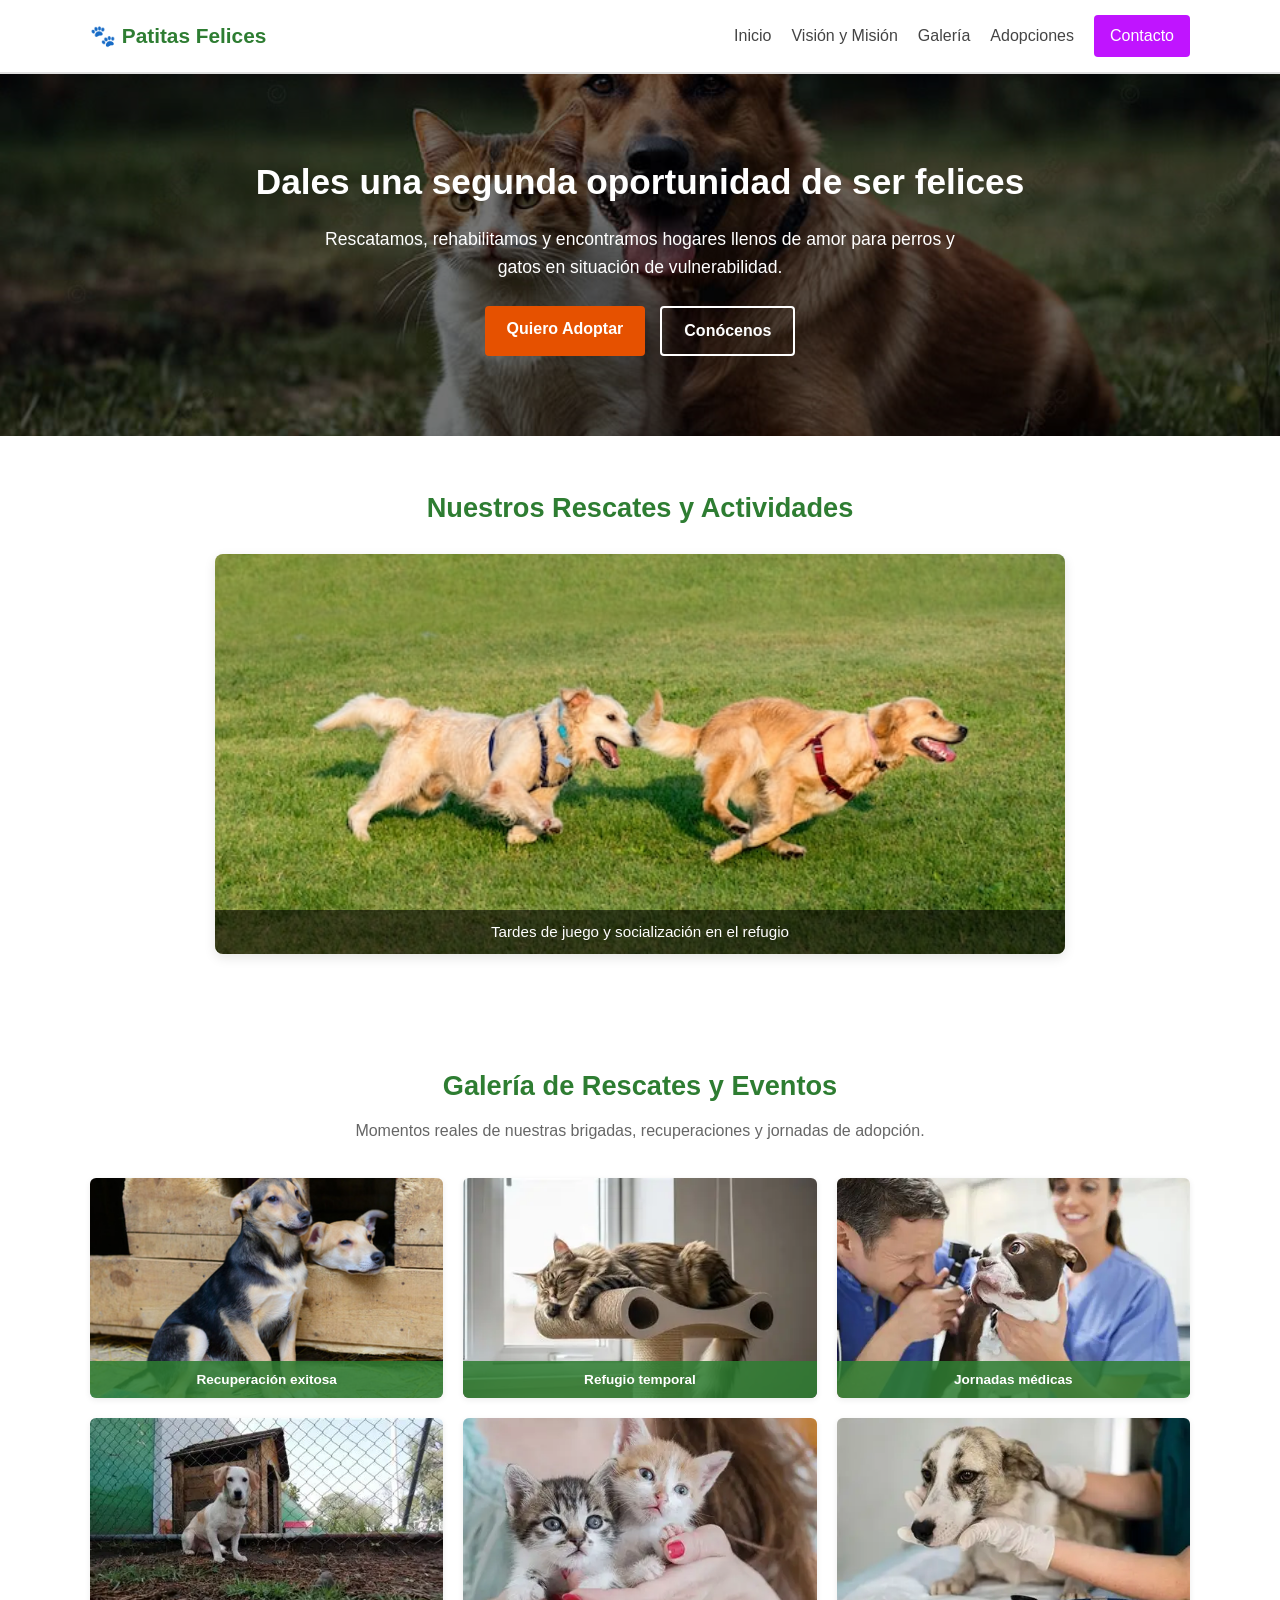
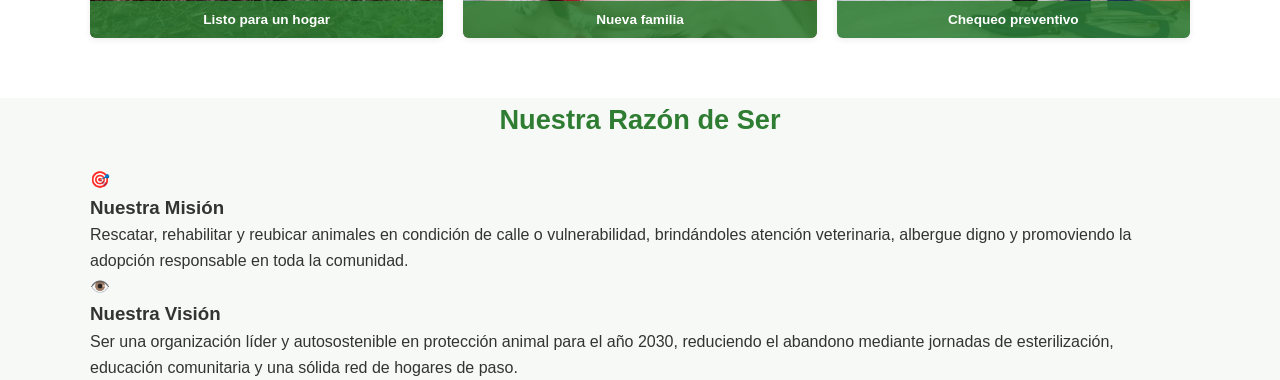
==== index.html @ 68cd8b62 "cambios en las imagenes" ====
<!DOCTYPE html>
<html lang="es">
<head>
  <meta charset="UTF-8">
  <meta name="viewport" content="width=device-width, initial-scale=1.0">
  <title>Fundación Patitas Felices</title>
  <link rel="stylesheet" href="style.css">
</head>
<body>


  <header class="header">
    <div class="contenedor nav-contenedor">
      <a href="#inicio" class="logo">🐾 Patitas Felices</a>
      <nav class="nav">
        <a href="#inicio">Inicio</a>
        <a href="#mision-vision">Visión y Misión</a>
        <a href="#galeria">Galería</a>
        <a href="#adopta">Adopciones</a>
        <a href="#contacto" class="btn-nav">Contacto</a>
      </nav>
    </div>
  </header>

 

  <main id="inicio">


    <section class="hero">
      <div class="contenedor hero-contenido">
        <h1>Dales una segunda oportunidad de ser felices</h1>
        <p>Rescatamos, rehabilitamos y encontramos hogares llenos de amor para perros y gatos en situación de vulnerabilidad.</p>
        <div class="hero-botones">
          <a href="#adopta" class="btn btn-primario">Quiero Adoptar</a>
          <a href="#mision-vision" class="btn btn-secundario">Conócenos</a>
        </div>
      </div>
    </section>

    <section class="seccion-carrusel">
      <div class="contenedor">
        <h2 class="titulo-seccion">Nuestros Rescates y Actividades</h2>
        
        <div class="carrusel-marco">
          <div class="carrusel-tira">
            
          
            <div class="slide">
              <img src="imagenes/perroscorriendo.jpg" alt="Perros jugando en el refugio">
              <div class="slide-texto">Tardes de juego y socialización en el refugio</div>
            </div>

    
            <div class="slide">
              <img src="imagenes/gatomirandocamara.webp" alt="Gatito rescatado y rehabilitado">
              <div class="slide-texto">Atención médica oportuna para cada rescate</div>
            </div>

       
            <div class="slide">
              <img src="imagenes/perropurina.webp" alt="Jornada de voluntariado">
              <div class="slide-texto">Jornadas abiertas con nuestros voluntarios</div>
            </div>

       
            <div class="slide">
              <img src="imagenes/perrotierno.avif" alt="Perro adoptado feliz">
              <div class="slide-texto">El momento más feliz: ¡encontrando un hogar!</div>
            </div>

          </div>
        </div>
      </div>
    </section>


    <section id="galeria" class="seccion-galeria">
      <div class="contenedor">
        <h2 class="titulo-seccion">Galería de Rescates y Eventos</h2>
        <p class="subtitulo-seccion">Momentos reales de nuestras brigadas, recuperaciones y jornadas de adopción.</p>

        <div class="mosaico-fotos">
          <div class="foto-item">
            <img src="imagenes/Perro mestizo en proceso de recuperación.jpg" alt="Perro mestizo en proceso de recuperación">
            <div class="foto-pie">Recuperación exitosa</div>
          </div>

          <div class="foto-item">
            <img src="imagenes/Gato descansando en su refugio temporal.webp" alt="Gato descansando en su refugio temporal">
            <div class="foto-pie">Refugio temporal</div>
          </div>

          <div class="foto-item">
            <img src="imagenes/Jornada de vacunación comunitaria.webp" alt="Jornada de vacunación comunitaria">
            <div class="foto-pie">Jornadas médicas</div>
          </div>

          <div class="foto-item">
            <img src="imagenes/Perro rescatado listo para adopción.webp" alt="Perro rescatado listo para adopción">
            <div class="foto-pie">Listo para un hogar</div>
          </div>

          <div class="foto-item">
            <img src="imagenes/Gatito adoptado.webp" alt="Gatito adoptado">
            <div class="foto-pie">Nueva familia</div>
          </div>

          <div class="foto-item">
            <img src="imagenes/Chequeo preventivo en veterinaria.webp" alt="Chequeo preventivo en veterinaria">
            <div class="foto-pie">Chequeo preventivo</div>
          </div>
        </div>
      </div>
    </section>


    <section id="mision-vision" class="seccion-mision-vision">
      <div class="contenedor">
        <h2 class="titulo-seccion">Nuestra Razón de Ser</h2>
        
        <div class="bloques-mv">
          
       
          <div class="tarjeta-mv">
            <div class="icono-mv">🎯</div>
            <h3>Nuestra Misión</h3>
            <p>
              Rescatar, rehabilitar y reubicar animales en condición de calle o vulnerabilidad, 
              brindándoles atención veterinaria, albergue digno y promoviendo la adopción 
              responsable en toda la comunidad.
            </p>
          </div>

  
          <div class="tarjeta-mv">
            <div class="icono-mv">👁️</div>
            <h3>Nuestra Visión</h3>
            <p>
              Ser una organización líder y autosostenible en protección animal para el año 2030, 
              reduciendo el abandono mediante jornadas de esterilización, educación comunitaria 
              y una sólida red de hogares de paso.
            </p>
          </div>

        </div>
      </div>
    </section>
  </main>

</body>
</html>
---- style.css ----
* {
  margin: 0;
  padding: 0;
  box-sizing: border-box;
}

body {
  font-family: Arial, Helvetica, sans-serif;
  background-color: #f7f9f6;
  color: #333333;
  line-height: 1.6;
}

.contenedor {
  width: 90%;
  max-width: 1100px;
  margin: 0 auto;
}

a {
  text-decoration: none;
  color: black;
}


.header {
  background-color: #ffffff;
  border-bottom: 2px solid #e0e0e0;
  position: sticky;
  top: 0;
  z-index: 10;
}

.nav-contenedor {
  display: flex;
  justify-content: space-between;
  align-items: center;
  padding: 15px 0;
}

.logo {
  font-size: 1.3rem;
  font-weight: bold;
  color: #2e7d32;
}

.nav {
  display: flex;
  align-items: center;
  gap: 20px;
}

.nav a {
  font-weight: 500;
  color: #444444;
}

.nav a:hover {
  color: #2e7d32;
}


.btn-nav {
  background-color: #c014ff; 
  color: #ffffff !important;
  padding: 8px 16px;
  border-radius: 4px;
}

.btn-nav:hover {
  background-color: #bf360c;
}

.hero {
  background: linear-gradient(rgba(0, 0, 0, 0.55), rgba(0, 0, 0, 0.55)),
              url('imagenes/imagenhero.jpg') center/cover no-repeat;
  color: #ffffff;
  text-align: center;
  padding: 80px 20px;
}

.hero-contenido h1 {
  font-size: 2.2rem;
  margin-bottom: 15px;
}

.hero-contenido p {
  font-size: 1.1rem;
  max-width: 650px;
  margin: 0 auto 25px auto;
}

.hero-botones {
  display: flex;
  justify-content: center;
  gap: 15px;
}


.btn {
  display: inline-block;
  padding: 10px 22px;
  border-radius: 4px;
  font-weight: bold;
}

.btn-primario {
  background-color: #e65100;
  color: #ffffff;
}

.btn-primario:hover {
  background-color: #bf360c;
}

.btn-secundario {
  background-color: transparent;
  color: #ffffff;
  border: 2px solid #ffffff;
}

.btn-secundario:hover {
  background-color: #ffffff;
  color: #2e7d32;
}


.seccion-carrusel {
  padding: 50px 0;
  background-color: #ffffff;
}

.titulo-seccion {
  text-align: center;
  color: #2e7d32;
  margin-bottom: 25px;
  font-size: 1.7rem;
}

.carrusel-marco {
  width: 100%;
  max-width: 850px;
  height: 400px;
  margin: 0 auto;
  overflow: hidden;
  border-radius: 8px;
  box-shadow: 0 4px 12px rgba(0,0,0,0.1);
  position: relative;
}


.carrusel-tira {
  display: flex;
  width: 400%;
  height: 100%;
  animation: deslizar 12s infinite;
}


.slide {
  width: 25%;
  height: 100%;
  position: relative;
}

.slide img {
  width: 100%;
  height: 100%;
  object-fit: cover;
}


.slide-texto {
  position: absolute;
  bottom: 0;
  left: 0;
  width: 100%;
  background: rgba(0, 0, 0, 0.6);
  color: #ffffff;
  padding: 10px 15px;
  font-size: 0.95rem;
  text-align: center;
}

@keyframes deslizar {
  0%, 20% {
    transform: translateX(0%);  
  }
  25%, 45% {
    transform: translateX(-25%); 
  }
  50%, 70% {
    transform: translateX(-50%);    
  }
  75%, 95% {
    transform: translateX(-75%);   
  }
  100% {
    transform: translateX(0%);   
  }
}

.seccion-galeria {
  padding: 60px 0;
  background-color: #ffffff;
}

.subtitulo-seccion {
  text-align: center;
  color: #666666;
  margin-top: -15px;
  margin-bottom: 35px;
  font-size: 1rem;
}


.mosaico-fotos {
  display: grid;
  grid-template-columns: repeat(3, 1fr);
  gap: 20px;
}

.foto-item {
  position: relative;
  overflow: hidden;
  border-radius: 6px;
  box-shadow: 0 2px 6px rgba(0, 0, 0, 0.08);
}

.foto-item img {
  width: 100%;
  height: 220px;
  object-fit: cover;
  display: block;
}

.foto-pie {
  position: absolute;
  bottom: 0;
  left: 0;
  width: 100%;
  background-color: rgba(46, 125, 50, 0.85);
  color: #ffffff;
  padding: 8px 12px;
  font-size: 0.85rem;
  font-weight: bold;
  text-align: center;
}

@media (max-width: 768px) {
  .mosaico-fotos {
    grid-template-columns: 1fr;
    gap: 15px;
  }

  .nav-contenedor {
    flex-direction: column;
    gap: 12px;
  }
  
  .nav {
    flex-wrap: wrap;
    justify-content: center;
    gap: 12px;
  }

  .hero-contenido h1 {
    font-size: 1.6rem;
  }
  .hero-botones {
    flex-direction: column;
    align-items: center;
  }
  .carrusel-marco {
    height: 260px;
  }
}
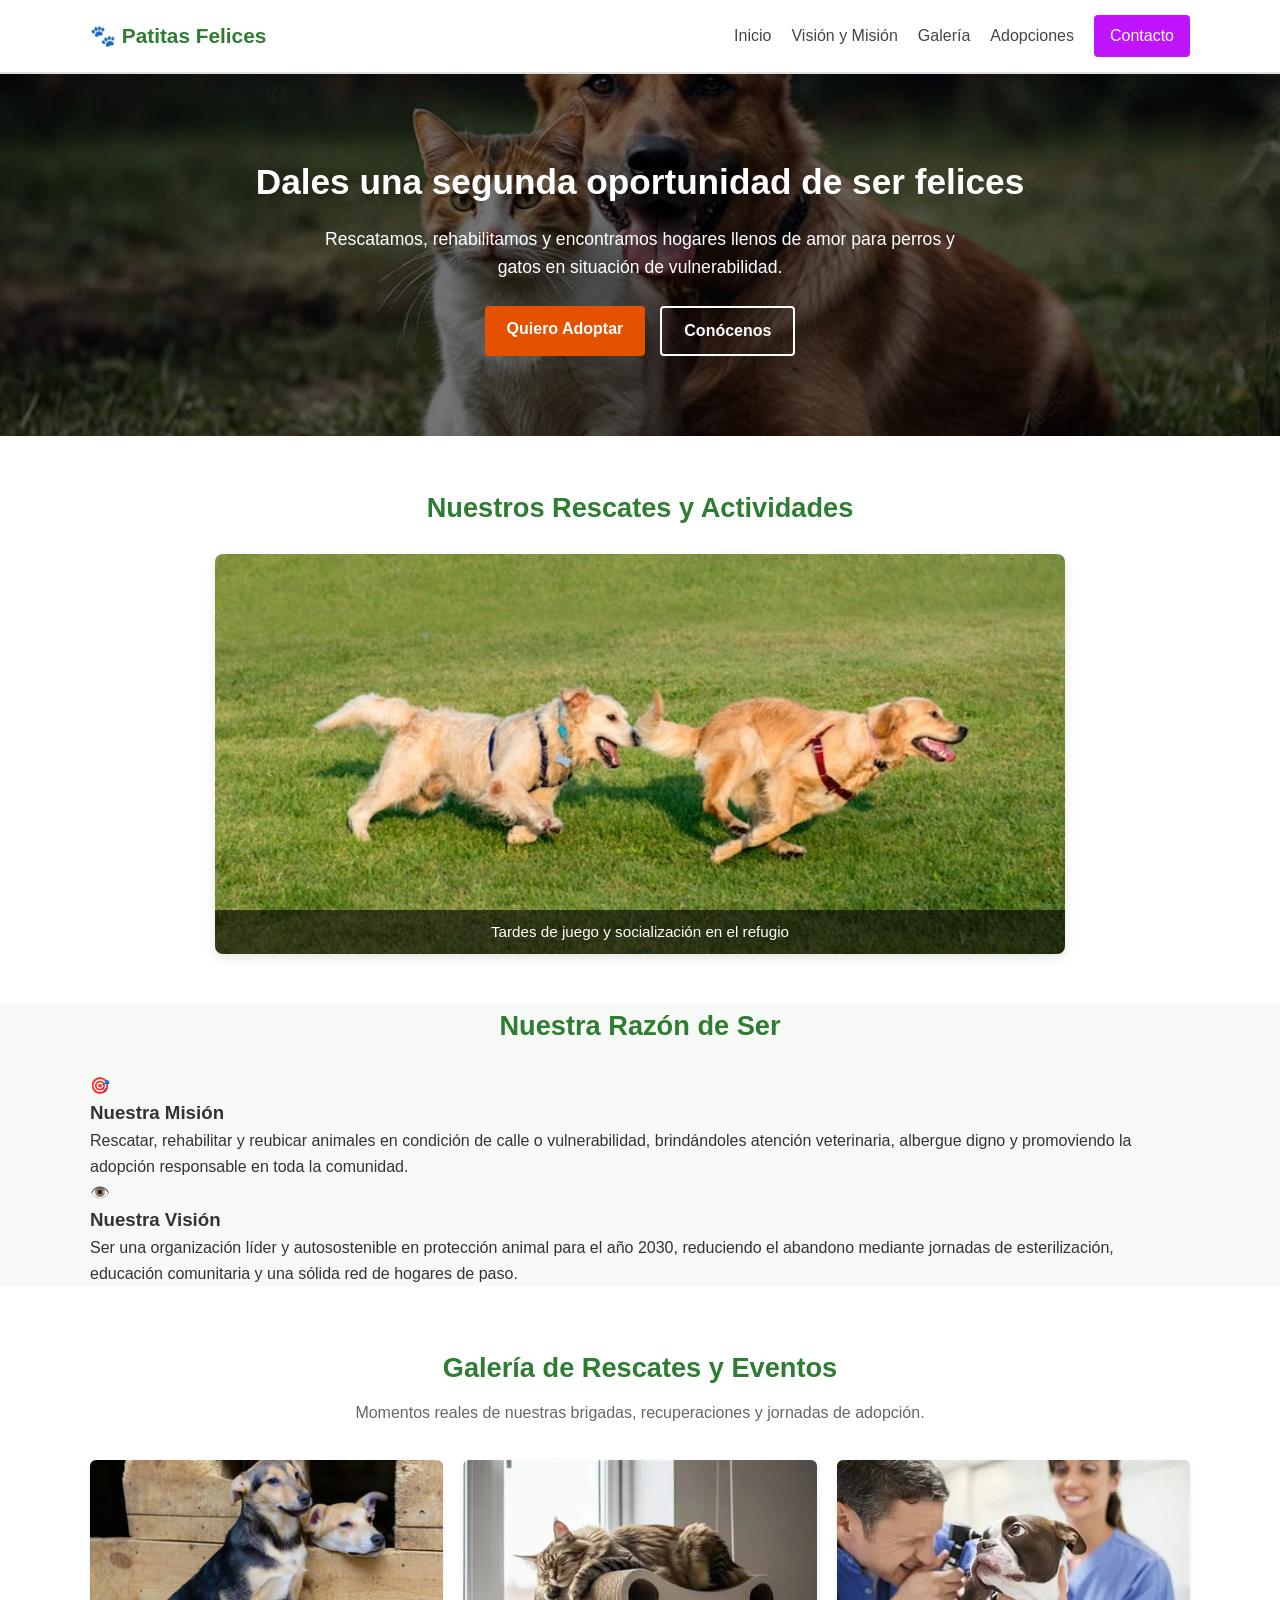
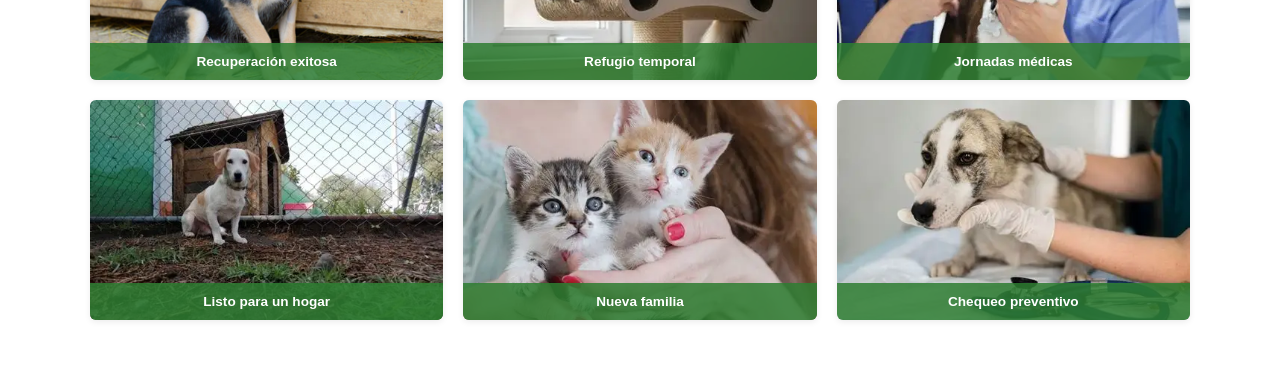
==== commit 0bf3ea73: "cambios en estilos" ====
--- a/index.html
+++ b/index.html
@@ -1,152 +1,176 @@
-<!DOCTYPE html>
+<!doctype html>
 <html lang="es">
-<head>
-  <meta charset="UTF-8">
-  <meta name="viewport" content="width=device-width, initial-scale=1.0">
-  <title>Fundación Patitas Felices</title>
-  <link rel="stylesheet" href="style.css">
-</head>
-<body>
+  <head>
+    <meta charset="UTF-8" />
+    <meta name="viewport" content="width=device-width, initial-scale=1.0" />
+    <title>Fundación Patitas Felices</title>
+    <link rel="stylesheet" href="style.css" />
+  </head>
+  <body>
+    <header class="header">
+      <div class="contenedor nav-contenedor">
+        <a href="#inicio" class="logo">🐾 Patitas Felices</a>
+        <nav class="nav">
+          <a href="#inicio">Inicio</a>
+          <a href="#mision-vision">Visión y Misión</a>
+          <a href="#galeria">Galería</a>
+          <a href="#adopta">Adopciones</a>
+          <a href="#contacto" class="btn-nav">Contacto</a>
+        </nav>
+      </div>
+    </header>
 
+    <main id="inicio">
+      <section class="hero">
+        <div class="contenedor hero-contenido">
+          <h1>Dales una segunda oportunidad de ser felices</h1>
+          <p>
+            Rescatamos, rehabilitamos y encontramos hogares llenos de amor para
+            perros y gatos en situación de vulnerabilidad.
+          </p>
+          <div class="hero-botones">
+            <a href="#adopta" class="btn btn-primario">Quiero Adoptar</a>
+            <a href="#mision-vision" class="btn btn-secundario">Conócenos</a>
+          </div>
+        </div>
+      </section>
 
-  <header class="header">
-    <div class="contenedor nav-contenedor">
-      <a href="#inicio" class="logo">🐾 Patitas Felices</a>
-      <nav class="nav">
-        <a href="#inicio">Inicio</a>
-        <a href="#mision-vision">Visión y Misión</a>
-        <a href="#galeria">Galería</a>
-        <a href="#adopta">Adopciones</a>
-        <a href="#contacto" class="btn-nav">Contacto</a>
-      </nav>
-    </div>
-  </header>
+      <section class="seccion-carrusel">
+        <div class="contenedor">
+          <h2 class="titulo-seccion">Nuestros Rescates y Actividades</h2>
 
- 
+          <div class="carrusel-marco">
+            <div class="carrusel-tira">
+              <div class="slide">
+                <img
+                  src="imagenes/perroscorriendo.jpg"
+                  alt="Perros jugando en el refugio"
+                />
+                <div class="slide-texto">
+                  Tardes de juego y socialización en el refugio
+                </div>
+              </div>
 
-  <main id="inicio">
+              <div class="slide">
+                <img
+                  src="imagenes/gatomirandocamara.webp"
+                  alt="Gatito rescatado y rehabilitado"
+                />
+                <div class="slide-texto">
+                  Atención médica oportuna para cada rescate
+                </div>
+              </div>
 
+              <div class="slide">
+                <img
+                  src="imagenes/perropurina.webp"
+                  alt="Jornada de voluntariado"
+                />
+                <div class="slide-texto">
+                  Jornadas abiertas con nuestros voluntarios
+                </div>
+              </div>
 
-    <section class="hero">
-      <div class="contenedor hero-contenido">
-        <h1>Dales una segunda oportunidad de ser felices</h1>
-        <p>Rescatamos, rehabilitamos y encontramos hogares llenos de amor para perros y gatos en situación de vulnerabilidad.</p>
-        <div class="hero-botones">
-          <a href="#adopta" class="btn btn-primario">Quiero Adoptar</a>
-          <a href="#mision-vision" class="btn btn-secundario">Conócenos</a>
+              <div class="slide">
+                <img
+                  src="imagenes/perrotierno.avif"
+                  alt="Perro adoptado feliz"
+                />
+                <div class="slide-texto">
+                  El momento más feliz: ¡encontrando un hogar!
+                </div>
+              </div>
+            </div>
+          </div>
         </div>
-      </div>
-    </section>
+      </section>
 
-    <section class="seccion-carrusel">
-      <div class="contenedor">
-        <h2 class="titulo-seccion">Nuestros Rescates y Actividades</h2>
-        
-        <div class="carrusel-marco">
-          <div class="carrusel-tira">
-            
-          
-            <div class="slide">
-              <img src="imagenes/perroscorriendo.jpg" alt="Perros jugando en el refugio">
-              <div class="slide-texto">Tardes de juego y socialización en el refugio</div>
+      <section id="mision-vision" class="seccion-mision-vision">
+        <div class="contenedor">
+          <h2 class="titulo-seccion">Nuestra Razón de Ser</h2>
+
+          <div class="bloques-mv">
+            <div class="tarjeta-mv">
+              <div class="icono-mv">🎯</div>
+              <h3>Nuestra Misión</h3>
+              <p>
+                Rescatar, rehabilitar y reubicar animales en condición de calle
+                o vulnerabilidad, brindándoles atención veterinaria, albergue
+                digno y promoviendo la adopción responsable en toda la
+                comunidad.
+              </p>
             </div>
 
-    
-            <div class="slide">
-              <img src="imagenes/gatomirandocamara.webp" alt="Gatito rescatado y rehabilitado">
-              <div class="slide-texto">Atención médica oportuna para cada rescate</div>
+            <div class="tarjeta-mv">
+              <div class="icono-mv">👁️</div>
+              <h3>Nuestra Visión</h3>
+              <p>
+                Ser una organización líder y autosostenible en protección animal
+                para el año 2030, reduciendo el abandono mediante jornadas de
+                esterilización, educación comunitaria y una sólida red de
+                hogares de paso.
+              </p>
+            </div>
+          </div>
+        </div>
+      </section>
+
+      <section id="galeria" class="seccion-galeria">
+        <div class="contenedor">
+          <h2 class="titulo-seccion">Galería de Rescates y Eventos</h2>
+          <p class="subtitulo-seccion">
+            Momentos reales de nuestras brigadas, recuperaciones y jornadas de
+            adopción.
+          </p>
+
+          <div class="mosaico-fotos">
+            <div class="foto-item">
+              <img
+                src="imagenes/Perro mestizo en proceso de recuperación.jpg"
+                alt="Perro mestizo en proceso de recuperación"
+              />
+              <div class="foto-pie">Recuperación exitosa</div>
             </div>
 
-       
-            <div class="slide">
-              <img src="imagenes/perropurina.webp" alt="Jornada de voluntariado">
-              <div class="slide-texto">Jornadas abiertas con nuestros voluntarios</div>
+            <div class="foto-item">
+              <img
+                src="imagenes/Gato descansando en su refugio temporal.webp"
+                alt="Gato descansando en su refugio temporal"
+              />
+              <div class="foto-pie">Refugio temporal</div>
             </div>
 
-       
-            <div class="slide">
-              <img src="imagenes/perrotierno.avif" alt="Perro adoptado feliz">
-              <div class="slide-texto">El momento más feliz: ¡encontrando un hogar!</div>
+            <div class="foto-item">
+              <img
+                src="imagenes/Jornada de vacunación comunitaria.webp"
+                alt="Jornada de vacunación comunitaria"
+              />
+              <div class="foto-pie">Jornadas médicas</div>
             </div>
 
+            <div class="foto-item">
+              <img
+                src="imagenes/Perro rescatado listo para adopción.webp"
+                alt="Perro rescatado listo para adopción"
+              />
+              <div class="foto-pie">Listo para un hogar</div>
+            </div>
+
+            <div class="foto-item">
+              <img src="imagenes/Gatito adoptado.webp" alt="Gatito adoptado" />
+              <div class="foto-pie">Nueva familia</div>
+            </div>
+
+            <div class="foto-item">
+              <img
+                src="imagenes/Chequeo preventivo en veterinaria.webp"
+                alt="Chequeo preventivo en veterinaria"
+              />
+              <div class="foto-pie">Chequeo preventivo</div>
+            </div>
           </div>
         </div>
-      </div>
-    </section>
-
-
-    <section id="galeria" class="seccion-galeria">
-      <div class="contenedor">
-        <h2 class="titulo-seccion">Galería de Rescates y Eventos</h2>
-        <p class="subtitulo-seccion">Momentos reales de nuestras brigadas, recuperaciones y jornadas de adopción.</p>
-
-        <div class="mosaico-fotos">
-          <div class="foto-item">
-            <img src="imagenes/Perro mestizo en proceso de recuperación.jpg" alt="Perro mestizo en proceso de recuperación">
-            <div class="foto-pie">Recuperación exitosa</div>
-          </div>
-
-          <div class="foto-item">
-            <img src="imagenes/Gato descansando en su refugio temporal.webp" alt="Gato descansando en su refugio temporal">
-            <div class="foto-pie">Refugio temporal</div>
-          </div>
-
-          <div class="foto-item">
-            <img src="imagenes/Jornada de vacunación comunitaria.webp" alt="Jornada de vacunación comunitaria">
-            <div class="foto-pie">Jornadas médicas</div>
-          </div>
-
-          <div class="foto-item">
-            <img src="imagenes/Perro rescatado listo para adopción.webp" alt="Perro rescatado listo para adopción">
-            <div class="foto-pie">Listo para un hogar</div>
-          </div>
-
-          <div class="foto-item">
-            <img src="imagenes/Gatito adoptado.webp" alt="Gatito adoptado">
-            <div class="foto-pie">Nueva familia</div>
-          </div>
-
-          <div class="foto-item">
-            <img src="imagenes/Chequeo preventivo en veterinaria.webp" alt="Chequeo preventivo en veterinaria">
-            <div class="foto-pie">Chequeo preventivo</div>
-          </div>
-        </div>
-      </div>
-    </section>
-
-
-    <section id="mision-vision" class="seccion-mision-vision">
-      <div class="contenedor">
-        <h2 class="titulo-seccion">Nuestra Razón de Ser</h2>
-        
-        <div class="bloques-mv">
-          
-       
-          <div class="tarjeta-mv">
-            <div class="icono-mv">🎯</div>
-            <h3>Nuestra Misión</h3>
-            <p>
-              Rescatar, rehabilitar y reubicar animales en condición de calle o vulnerabilidad, 
-              brindándoles atención veterinaria, albergue digno y promoviendo la adopción 
-              responsable en toda la comunidad.
-            </p>
-          </div>
-
-  
-          <div class="tarjeta-mv">
-            <div class="icono-mv">👁️</div>
-            <h3>Nuestra Visión</h3>
-            <p>
-              Ser una organización líder y autosostenible en protección animal para el año 2030, 
-              reduciendo el abandono mediante jornadas de esterilización, educación comunitaria 
-              y una sólida red de hogares de paso.
-            </p>
-          </div>
-
-        </div>
-      </div>
-    </section>
-  </main>
-
-</body>
-</html>+      </section>
+    </main>
+  </body>
+</html>
--- a/style.css
+++ b/style.css
@@ -2,6 +2,16 @@
   margin: 0;
   padding: 0;
   box-sizing: border-box;
+}
+
+html {
+  scroll-behavior: smooth;
+}
+
+@media (prefers-reduced-motion: reduce) {
+  html {
+    scroll-behavior: auto;
+  }
 }
 
 body {
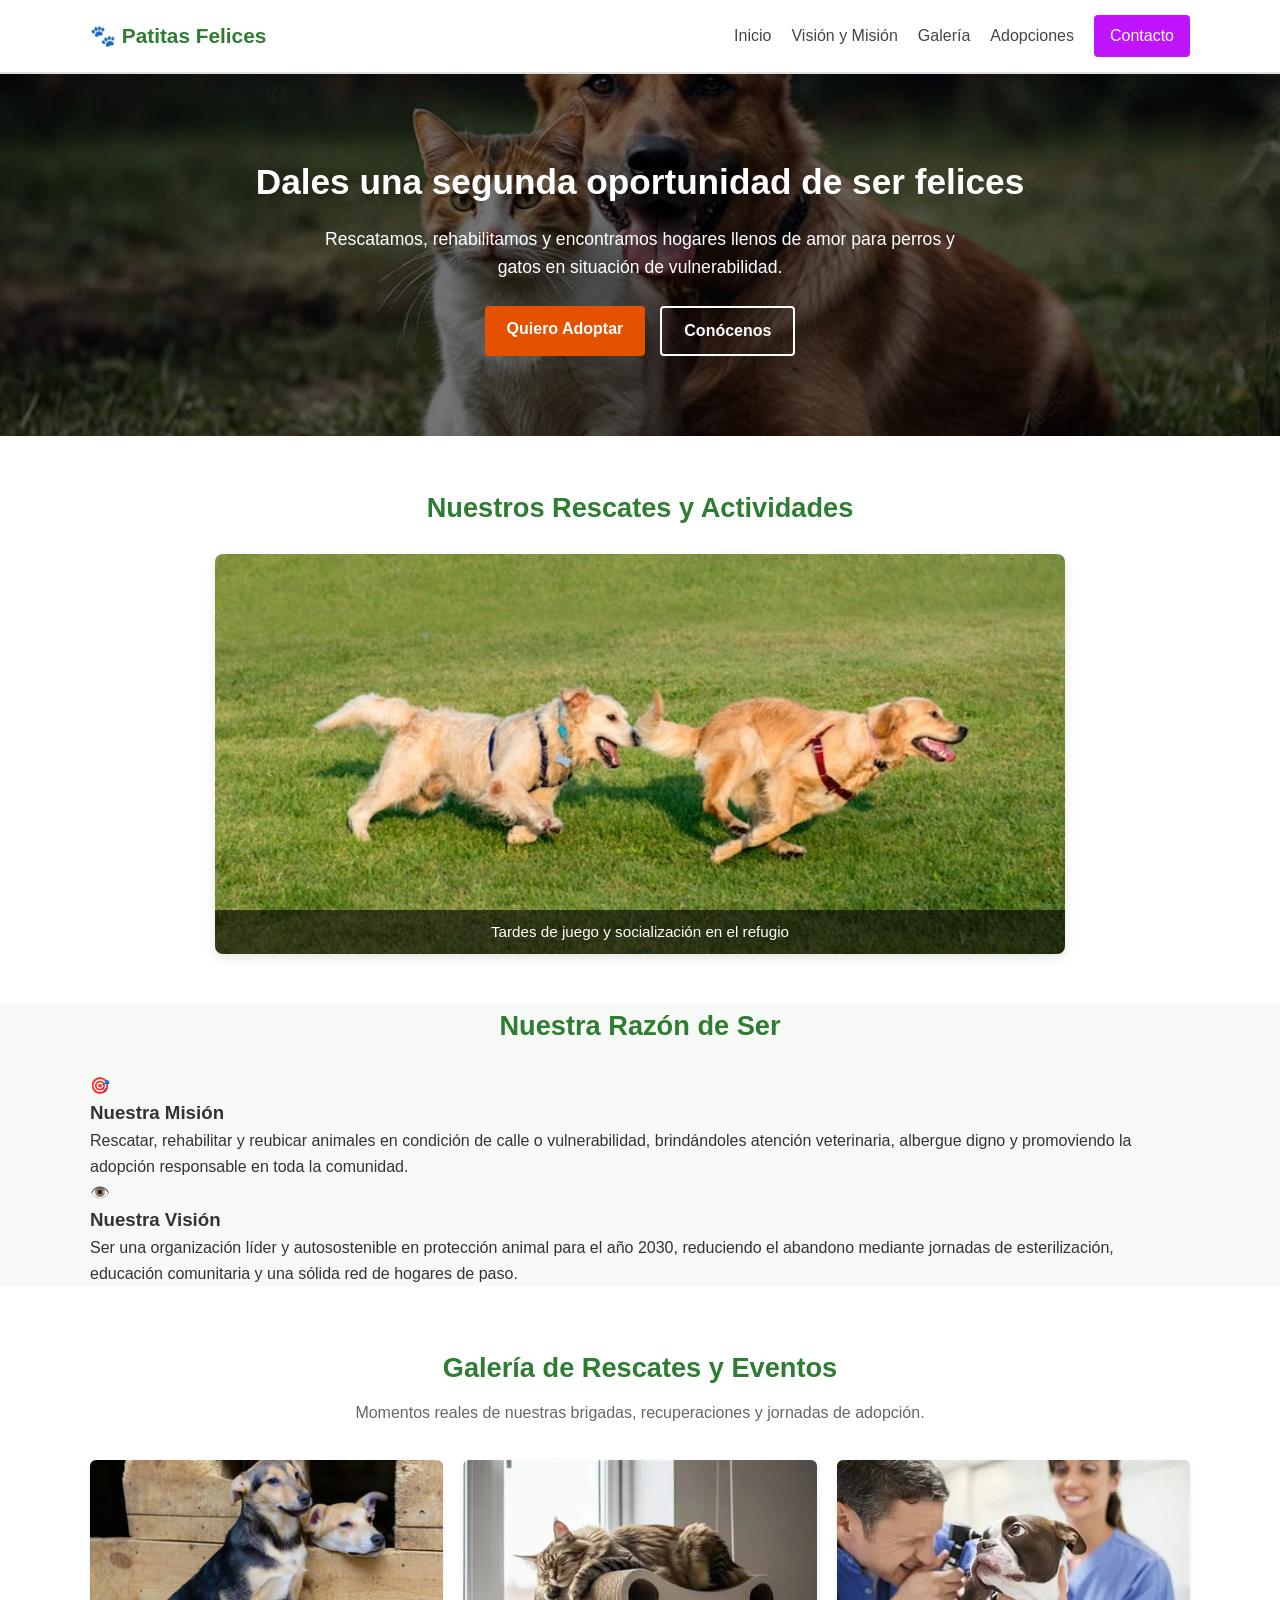
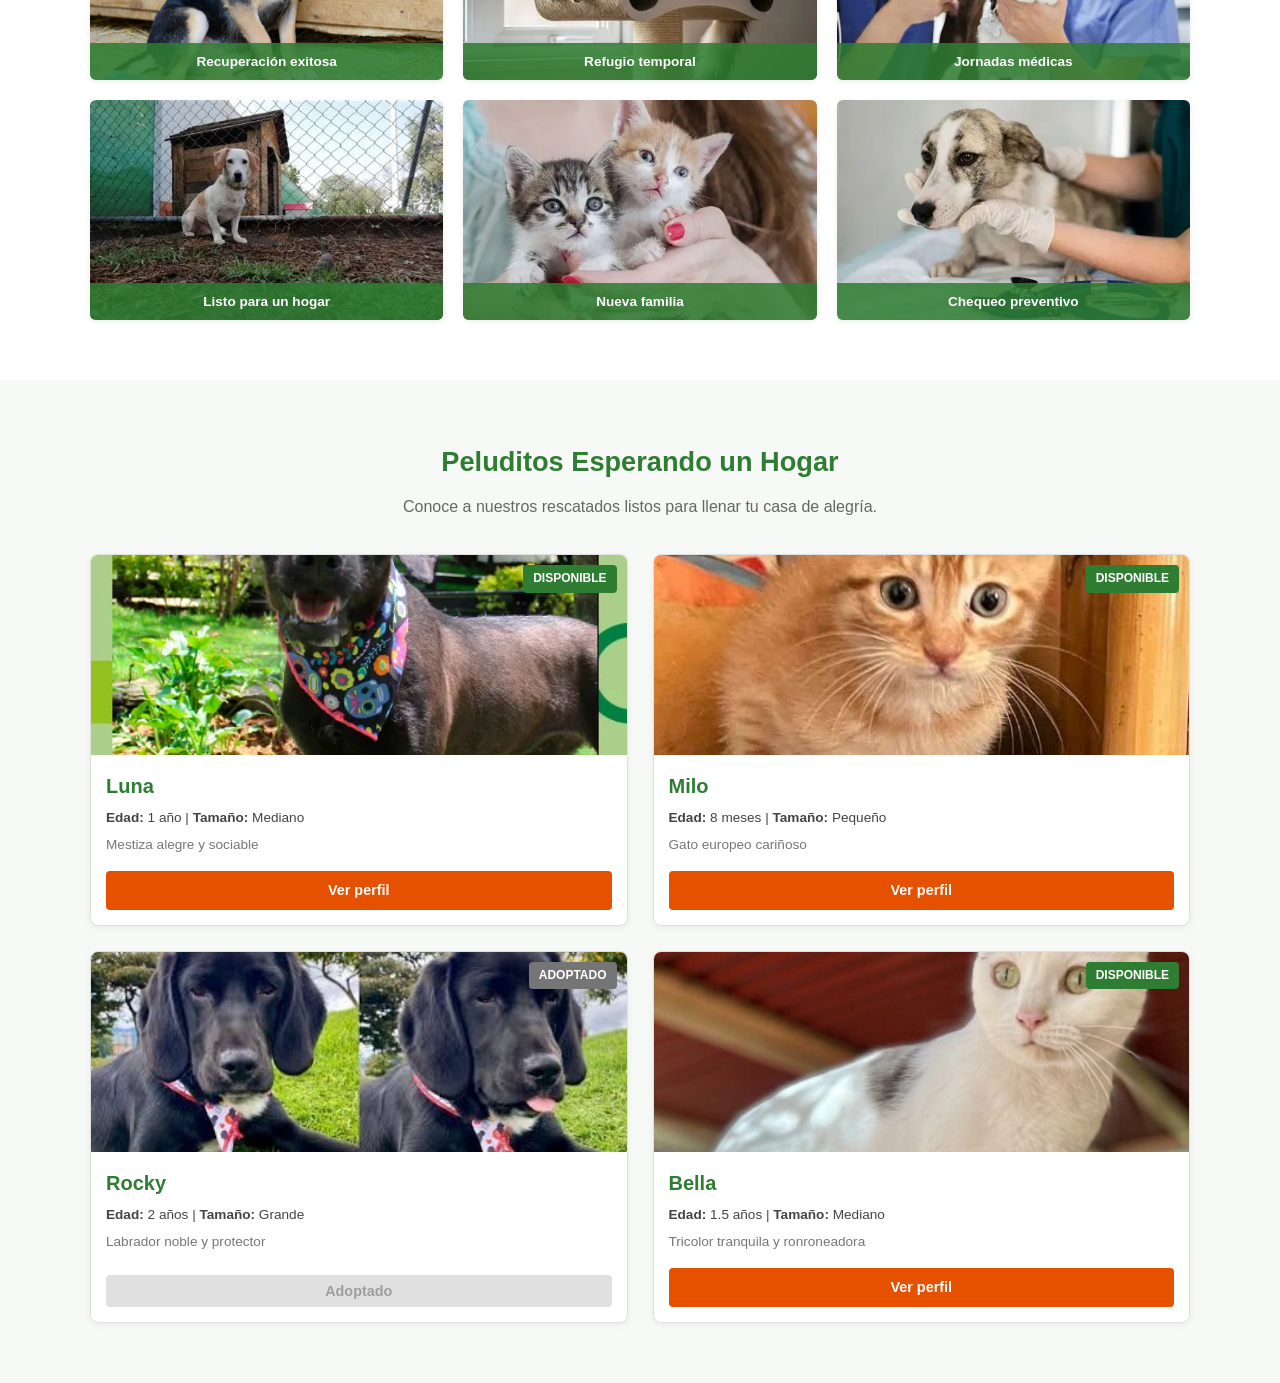
==== commit 23461412: "Seccion de adopciones mejorada" ====
--- a/index.html
+++ b/index.html
@@ -171,6 +171,77 @@
           </div>
         </div>
       </section>
+
+    
+    <section id="adopta" class="seccion-catalogo">
+      <div class="contenedor">
+        <h2 class="titulo-seccion">Peluditos Esperando un Hogar</h2>
+        <p class="subtitulo-seccion">Conoce a nuestros rescatados listos para llenar tu casa de alegría.</p>
+
+        <div class="grid-animales">
+
+        
+          <div class="tarjeta-animal">
+            <div class="tarjeta-img-contenedor">
+              <img src="imagenes/perrito adopcion1.webp" alt="Perra Luna">
+              <span class="badge badge-disponible">Disponible</span>
+            </div>
+            <div class="tarjeta-cuerpo">
+              <h3>Luna</h3>
+              <p class="datos-animal"><strong>Edad:</strong> 1 año | <strong>Tamaño:</strong> Mediano</p>
+              <p class="raza-animal">Mestiza alegre y sociable</p>
+              <a href="#perfil-luna" class="btn btn-tarjeta">Ver perfil</a>
+            </div>
+          </div>
+
+        
+          <div class="tarjeta-animal">
+            <div class="tarjeta-img-contenedor">
+              <img src="imagenes/gatito adopcion2.jpg" alt="Gato Milo">
+              <span class="badge badge-disponible">Disponible</span>
+            </div>
+            <div class="tarjeta-cuerpo">
+              <h3>Milo</h3>
+              <p class="datos-animal"><strong>Edad:</strong> 8 meses | <strong>Tamaño:</strong> Pequeño</p>
+              <p class="raza-animal">Gato europeo cariñoso</p>
+              <a href="#adopta" class="btn btn-tarjeta">Ver perfil</a>
+            </div>
+          </div>
+
+        
+          <div class="tarjeta-animal">
+            <div class="tarjeta-img-contenedor">
+              <img src="imagenes/rocky.jpg" alt="Perro Rocky">
+              <span class="badge badge-adoptado">Adoptado</span>
+            </div>
+            <div class="tarjeta-cuerpo">
+              <h3>Rocky</h3>
+              <p class="datos-animal"><strong>Edad:</strong> 2 años | <strong>Tamaño:</strong> Grande</p>
+              <p class="raza-animal">Labrador noble y protector</p>
+              <button class="btn btn-tarjeta btn-deshabilitado" disabled>Adoptado</button>
+            </div>
+          </div>
+
+
+          <div class="tarjeta-animal">
+            <div class="tarjeta-img-contenedor">
+              <img src="imagenes/gata3.jpeg" alt="Gata Bella">
+              <span class="badge badge-disponible">Disponible</span>
+            </div>
+            <div class="tarjeta-cuerpo">
+              <h3>Bella</h3>
+              <p class="datos-animal"><strong>Edad:</strong> 1.5 años | <strong>Tamaño:</strong> Mediano</p>
+              <p class="raza-animal">Tricolor tranquila y ronroneadora</p>
+              <a href="#adopta" class="btn btn-tarjeta">Ver perfil</a>
+            </div>
+          </div>
+
+
+
+
+        </div>
+      </div>
+    </section>
     </main>
   </body>
 </html>
--- a/style.css
+++ b/style.css
@@ -257,6 +257,132 @@
   text-align: center;
 }
 
+
+.seccion-catalogo {
+  padding: 60px 0;
+  background-color: #f7f9f6;
+}
+
+
+.grid-animales {
+  display: grid;
+  grid-template-columns: repeat(2, 1fr);
+  gap: 25px;
+}
+
+.tarjeta-animal {
+  background-color: #ffffff;
+  border-radius: 8px;
+  overflow: hidden;
+  border: 1px solid #e0e0e0;
+  box-shadow: 0 2px 6px rgba(0, 0, 0, 0.06);
+  display: flex;
+  flex-direction: column;
+}
+
+.tarjeta-img-contenedor {
+  position: relative;
+  width: 100%;
+  height: 200px;
+}
+
+.tarjeta-img-contenedor img {
+  width: 100%;
+  height: 100%;
+  object-fit: cover;
+  display: block;
+}
+
+
+.badge {
+  position: absolute;
+  top: 10px;
+  right: 10px;
+  padding: 4px 10px;
+  font-size: 0.75rem;
+  font-weight: bold;
+  border-radius: 4px;
+  text-transform: uppercase;
+}
+
+.badge-disponible {
+  background-color: #2e7d32;
+  color: #ffffff;
+}
+
+.badge-adoptado {
+  background-color: #757575;
+  color: #ffffff;
+}
+
+
+.tarjeta-cuerpo {
+  padding: 15px;
+  display: flex;
+  flex-direction: column;
+  flex-grow: 1;
+}
+
+.tarjeta-cuerpo h3 {
+  color: #2e7d32;
+  font-size: 1.25rem;
+  margin-bottom: 5px;
+}
+
+.datos-animal {
+  font-size: 0.85rem;
+  color: #444444;
+  margin-bottom: 5px;
+}
+
+.raza-animal {
+  font-size: 0.85rem;
+  color: #777777;
+  margin-bottom: 15px;
+  flex-grow: 1;
+}
+
+
+.btn-tarjeta {
+  display: block;
+  text-align: center;
+  background-color: #e65100;
+  color: #ffffff;
+  padding: 8px 12px;
+  border-radius: 4px;
+  font-size: 0.9rem;
+  font-weight: bold;
+  border: none;
+  cursor: pointer;
+}
+
+.btn-tarjeta:hover {
+  background-color: #bf360c;
+}
+
+.btn-deshabilitado {
+  background-color: #e0e0e0;
+  color: #9e9e9e;
+  cursor: not-allowed;
+}
+
+.btn-deshabilitado:hover {
+  background-color: #e0e0e0;
+}
+
+/* Responsive del catálogo */
+@media (max-width: 992px) {
+  .grid-animales {
+    grid-template-columns: repeat(2, 1fr); 
+  }
+}
+
+@media (max-width: 576px) {
+  .grid-animales {
+    grid-template-columns: 1fr; 
+  }
+}
+
 @media (max-width: 768px) {
   .mosaico-fotos {
     grid-template-columns: 1fr;
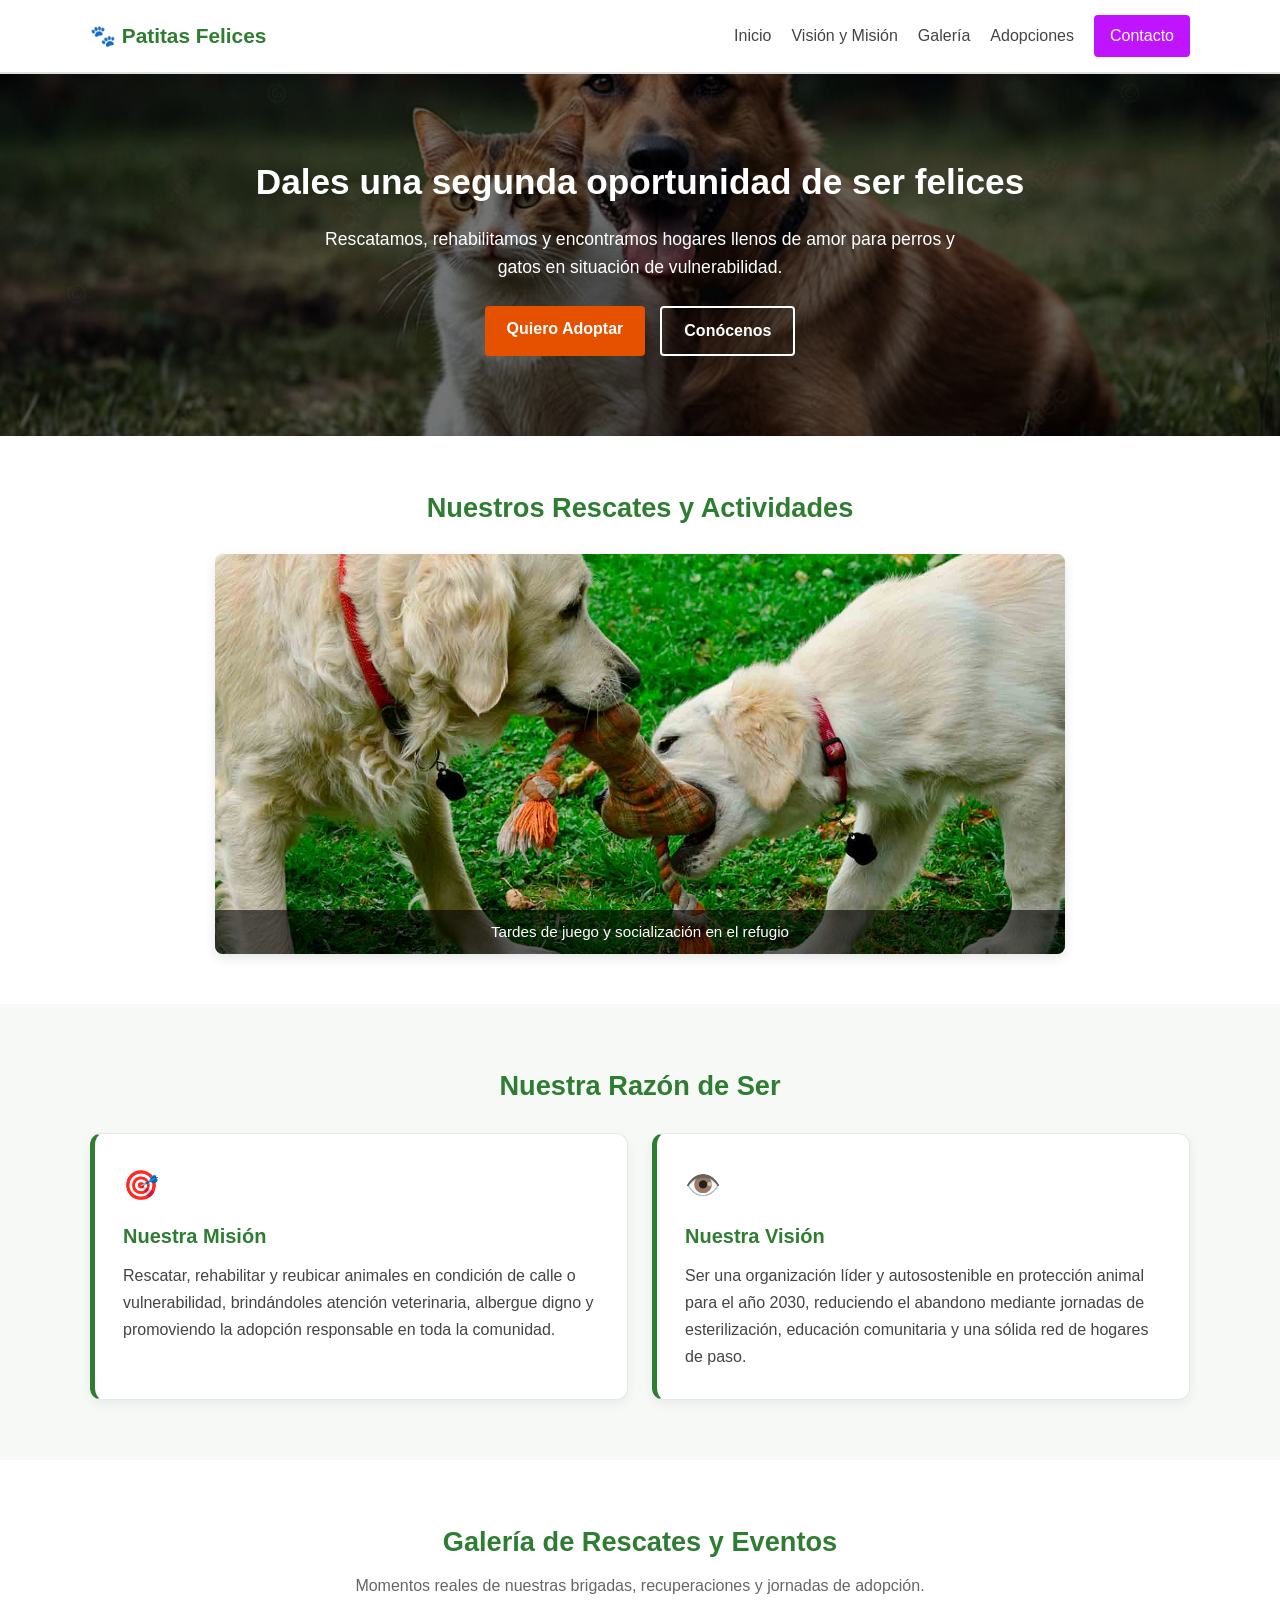
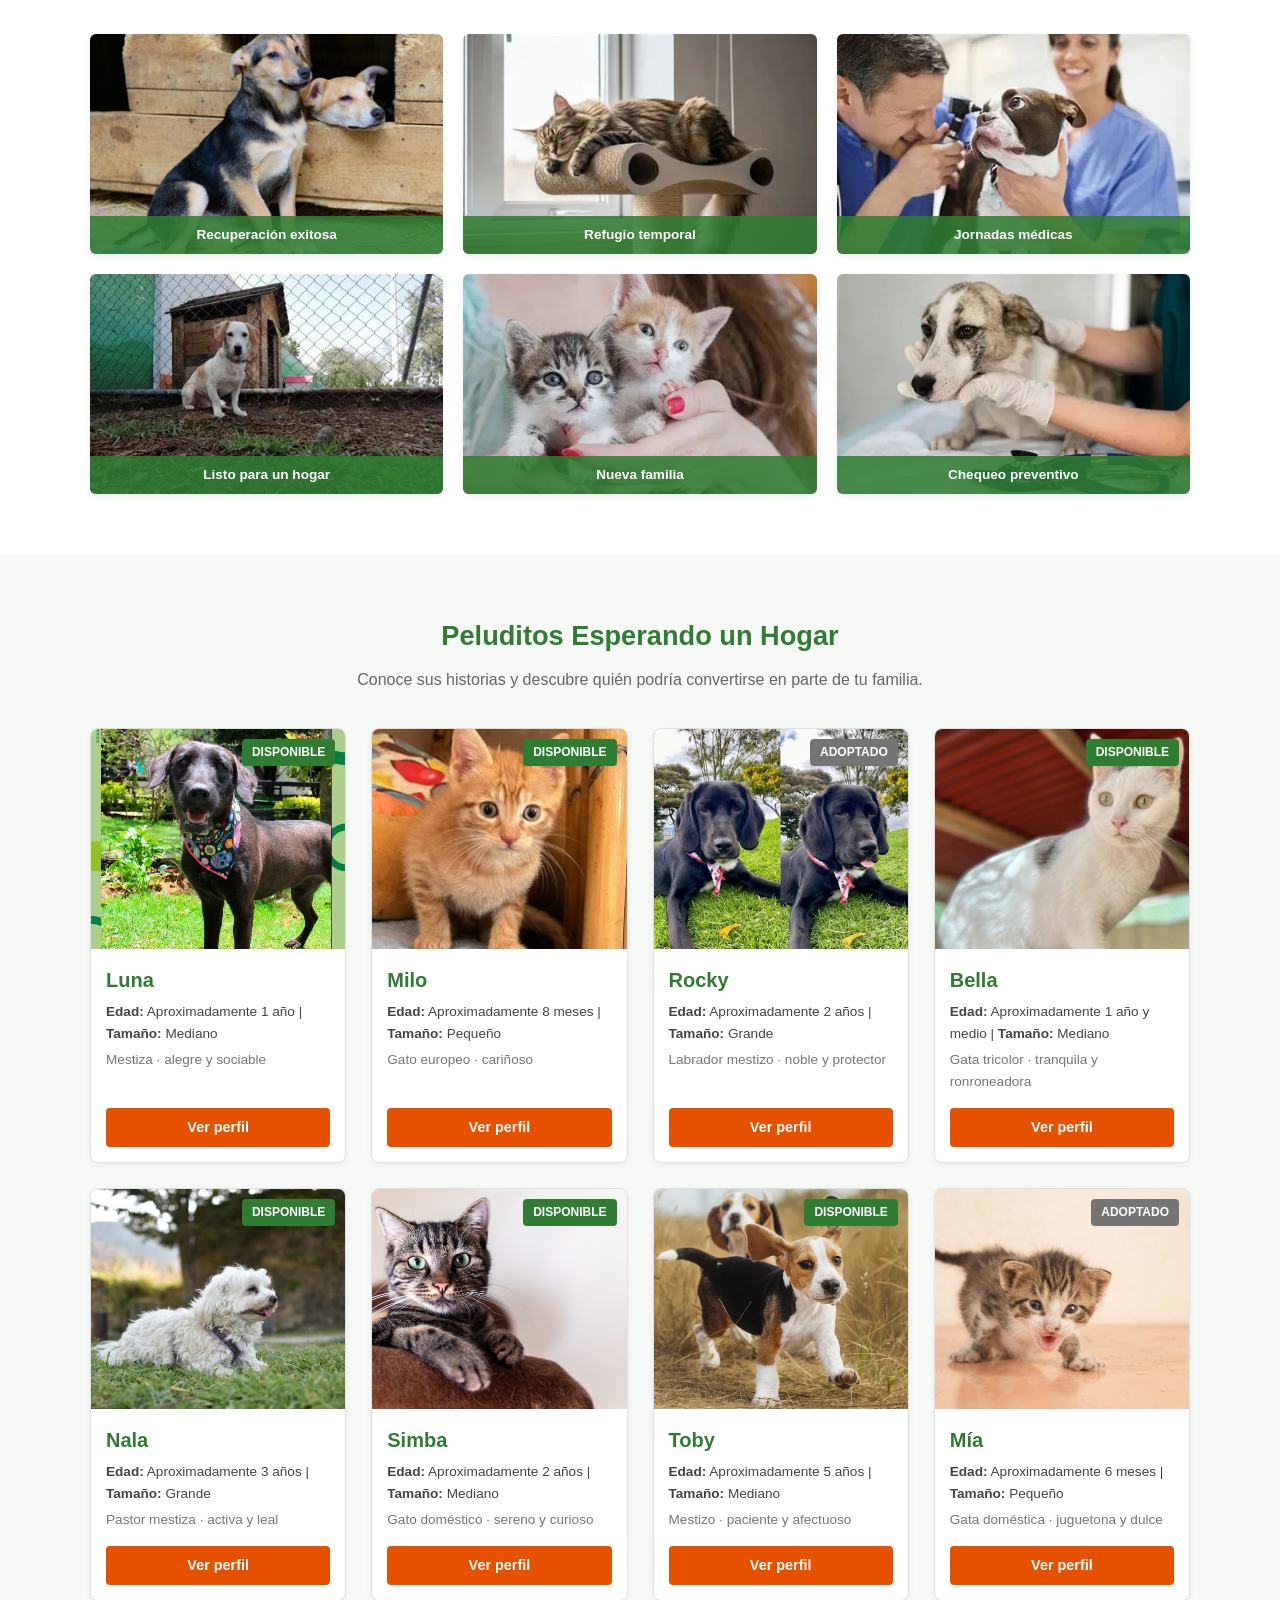
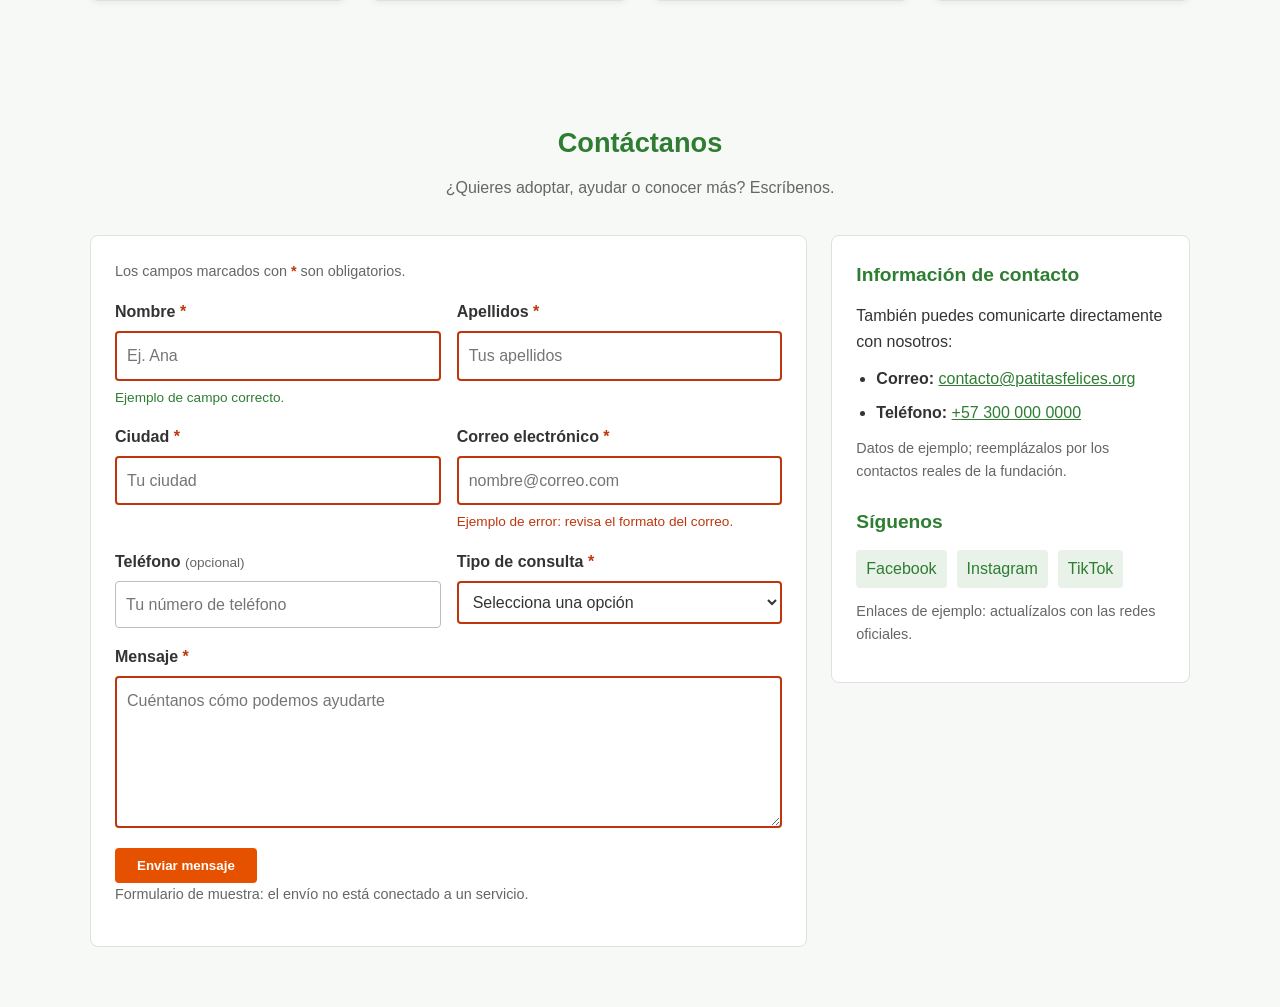
==== commit 674e3b58: "creacion de formulario" ====
--- a/index.html
+++ b/index.html
@@ -22,6 +22,9 @@
 
     <main id="inicio">
       <section class="hero">
+        <img
+          class="hero-fondo"
+          src="imagenes/imagenhero.jpg" alt=""  />
         <div class="contenedor hero-contenido">
           <h1>Dales una segunda oportunidad de ser felices</h1>
           <p>
@@ -172,76 +175,381 @@
         </div>
       </section>
 
-    
-    <section id="adopta" class="seccion-catalogo">
-      <div class="contenedor">
-        <h2 class="titulo-seccion">Peluditos Esperando un Hogar</h2>
-        <p class="subtitulo-seccion">Conoce a nuestros rescatados listos para llenar tu casa de alegría.</p>
-
-        <div class="grid-animales">
-
-        
-          <div class="tarjeta-animal">
-            <div class="tarjeta-img-contenedor">
-              <img src="imagenes/perrito adopcion1.webp" alt="Perra Luna">
-              <span class="badge badge-disponible">Disponible</span>
-            </div>
-            <div class="tarjeta-cuerpo">
-              <h3>Luna</h3>
-              <p class="datos-animal"><strong>Edad:</strong> 1 año | <strong>Tamaño:</strong> Mediano</p>
-              <p class="raza-animal">Mestiza alegre y sociable</p>
-              <a href="#perfil-luna" class="btn btn-tarjeta">Ver perfil</a>
+      <section id="adopta" class="seccion-catalogo">
+        <div class="contenedor">
+          <h2 class="titulo-seccion">Peluditos Esperando un Hogar</h2>
+          <p class="subtitulo-seccion">
+            Conoce sus historias y descubre quién podría convertirse en parte
+            de tu familia.
+          </p>
+
+          <div class="grid-animales">
+            <div class="tarjeta-animal">
+              <div class="tarjeta-img-contenedor">
+                <img src="imagenes/perrito adopcion1.webp" alt="Perra Luna" />
+                <span class="badge badge-disponible" data-status="available">Disponible</span>
+              </div>
+              <div class="tarjeta-cuerpo">
+                <h3>Luna</h3>
+                <p class="datos-animal">
+                  <strong>Edad:</strong> Aproximadamente 1 año |
+                  <strong>Tamaño:</strong> Mediano
+                </p>
+                <p class="raza-animal">Mestiza · alegre y sociable</p>
+                <a href="#perfil-luna" class="btn btn-tarjeta">Ver perfil</a>
+              </div>
+            </div>
+
+            <div class="tarjeta-animal">
+              <div class="tarjeta-img-contenedor">
+                <img src="imagenes/gatito adopcion2.jpg" alt="Gato Milo" />
+                <span class="badge badge-disponible" data-status="available">Disponible</span>
+              </div>
+              <div class="tarjeta-cuerpo">
+                <h3>Milo</h3>
+                <p class="datos-animal">
+                  <strong>Edad:</strong> Aproximadamente 8 meses |
+                  <strong>Tamaño:</strong> Pequeño
+                </p>
+                <p class="raza-animal">Gato europeo · cariñoso</p>
+                <a href="#perfil-milo" class="btn btn-tarjeta">Ver perfil</a>
+              </div>
+            </div>
+
+            <div class="tarjeta-animal">
+              <div class="tarjeta-img-contenedor">
+                <img src="imagenes/rocky.jpg" alt="Perro Rocky" />
+                <span class="badge badge-adoptado" data-status="adopted">Adoptado</span>
+              </div>
+              <div class="tarjeta-cuerpo">
+                <h3>Rocky</h3>
+                <p class="datos-animal">
+                  <strong>Edad:</strong> Aproximadamente 2 años |
+                  <strong>Tamaño:</strong> Grande
+                </p>
+                <p class="raza-animal">Labrador mestizo · noble y protector</p>
+                <a href="#perfil-rocky" class="btn btn-tarjeta">Ver perfil</a>
+              </div>
+            </div>
+
+            <div class="tarjeta-animal">
+              <div class="tarjeta-img-contenedor">
+                <img src="imagenes/gata3.jpeg" alt="Gata Bella" />
+                <span class="badge badge-disponible" data-status="available">Disponible</span>
+              </div>
+              <div class="tarjeta-cuerpo">
+                <h3>Bella</h3>
+                <p class="datos-animal">
+                  <strong>Edad:</strong> Aproximadamente 1 año y medio |
+                  <strong>Tamaño:</strong> Mediano
+                </p>
+                <p class="raza-animal">Gata tricolor · tranquila y ronroneadora</p>
+                <a href="#perfil-bella" class="btn btn-tarjeta">Ver perfil</a>
+              </div>
+            </div>
+
+            <div class="tarjeta-animal">
+              <div class="tarjeta-img-contenedor">
+                <img src="imagenes/Nala.jpg" alt="Perra Nala lista para adopción" />
+                <span class="badge badge-disponible" data-status="available">Disponible</span>
+              </div>
+              <div class="tarjeta-cuerpo">
+                <h3>Nala</h3>
+                <p class="datos-animal">
+                  <strong>Edad:</strong> Aproximadamente 3 años |
+                  <strong>Tamaño:</strong> Grande
+                </p>
+                <p class="raza-animal">Pastor mestiza · activa y leal</p>
+                <a href="#perfil-nala" class="btn btn-tarjeta">Ver perfil</a>
+              </div>
+            </div>
+
+            <div class="tarjeta-animal">
+              <div class="tarjeta-img-contenedor">
+                <img src="imagenes/simba.jpg" alt="Gato Simba descansando" />
+                <span class="badge badge-disponible" data-status="available">Disponible</span>
+              </div>
+              <div class="tarjeta-cuerpo">
+                <h3>Simba</h3>
+                <p class="datos-animal">
+                  <strong>Edad:</strong> Aproximadamente 2 años |
+                  <strong>Tamaño:</strong> Mediano
+                </p>
+                <p class="raza-animal">Gato doméstico · sereno y curioso</p>
+                <a href="#perfil-simba" class="btn btn-tarjeta">Ver perfil</a>
+              </div>
+            </div>
+
+            <div class="tarjeta-animal">
+              <div class="tarjeta-img-contenedor">
+                <img src="imagenes/toby.jpg" alt="Perro Toby recuperándose" />
+                <span class="badge badge-disponible" data-status="available">Disponible</span>
+              </div>
+              <div class="tarjeta-cuerpo">
+                <h3>Toby</h3>
+                <p class="datos-animal">
+                  <strong>Edad:</strong> Aproximadamente 5 años |
+                  <strong>Tamaño:</strong> Mediano
+                </p>
+                <p class="raza-animal">Mestizo · paciente y afectuoso</p>
+                <a href="#perfil-toby" class="btn btn-tarjeta">Ver perfil</a>
+              </div>
+            </div>
+
+            <div class="tarjeta-animal">
+              <div class="tarjeta-img-contenedor">
+                <img src="imagenes/mia.jpg" alt="Gata Mía adoptada" />
+                <span class="badge badge-adoptado" data-status="adopted">Adoptado</span>
+              </div>
+              <div class="tarjeta-cuerpo">
+                <h3>Mía</h3>
+                <p class="datos-animal">
+                  <strong>Edad:</strong> Aproximadamente 6 meses |
+                  <strong>Tamaño:</strong> Pequeño
+                </p>
+                <p class="raza-animal">Gata doméstica · juguetona y dulce</p>
+                <a href="#perfil-mia" class="btn btn-tarjeta">Ver perfil</a>
+              </div>
             </div>
           </div>
-
-        
-          <div class="tarjeta-animal">
-            <div class="tarjeta-img-contenedor">
-              <img src="imagenes/gatito adopcion2.jpg" alt="Gato Milo">
-              <span class="badge badge-disponible">Disponible</span>
-            </div>
-            <div class="tarjeta-cuerpo">
-              <h3>Milo</h3>
-              <p class="datos-animal"><strong>Edad:</strong> 8 meses | <strong>Tamaño:</strong> Pequeño</p>
-              <p class="raza-animal">Gato europeo cariñoso</p>
-              <a href="#adopta" class="btn btn-tarjeta">Ver perfil</a>
-            </div>
+        </div>
+      </section>
+
+      <section id="perfil-luna" class="modal-perfil" role="dialog" aria-modal="true" aria-labelledby="titulo-perfil-luna">
+        <a href="#adopta" class="modal-fondo" aria-label="Cerrar perfil de Luna"></a>
+        <article class="perfil-animal">
+          <a href="#adopta" class="modal-cerrar" aria-label="Cerrar perfil de Luna">×</a>
+            <img src="imagenes/perrito adopcion1.webp" alt="Luna, perra mestiza de tamaño mediano" />
+            <div class="perfil-contenido">
+              <span class="badge badge-disponible" data-status="available">Disponible</span>
+              <h3 id="titulo-perfil-luna">Luna</h3>
+              <p class="perfil-descripcion">Luna llegó al refugio después de ser rescatada de la calle. Hoy está recuperada y busca una familia con quien compartir paseos y juegos.</p>
+              <div class="perfil-detalles">
+                <p><strong>Salud:</strong> Vacunada, desparasitada y esterilizada.</p>
+                <p><strong>Comportamiento:</strong> Sociable, juguetona y aprende rápido.</p>
+                <p><strong>Características:</strong> Aproximadamente 1 año · Hembra · Mediana · Mestiza.</p>
+              </div>
+              <button class="btn btn-primario" type="button">Solicitar adopción</button>
+            </div>
+        </article>
+      </section>
+
+      <section id="perfil-milo" class="modal-perfil" role="dialog" aria-modal="true" aria-labelledby="titulo-perfil-milo">
+        <a href="#adopta" class="modal-fondo" aria-label="Cerrar perfil de Milo"></a>
+        <article class="perfil-animal">
+          <a href="#adopta" class="modal-cerrar" aria-label="Cerrar perfil de Milo">×</a>
+            <img src="imagenes/gatito adopcion2.jpg" alt="Milo, gato europeo de tamaño pequeño" />
+            <div class="perfil-contenido">
+              <span class="badge badge-disponible" data-status="available">Disponible</span>
+              <h3 id="titulo-perfil-milo">Milo</h3>
+              <p class="perfil-descripcion">Milo fue encontrado siendo muy pequeño y recibió cuidados de hogar temporal. Ahora está listo para explorar su nuevo hogar con confianza.</p>
+              <div class="perfil-detalles">
+                <p><strong>Salud:</strong> Revisado por veterinario, vacunado y desparasitado.</p>
+                <p><strong>Comportamiento:</strong> Cariñoso, curioso y disfruta de la compañía.</p>
+                <p><strong>Características:</strong> Aproximadamente 8 meses · Macho · Pequeño · Gato europeo.</p>
+              </div>
+              <button class="btn btn-primario" type="button">Solicitar adopción</button>
+            </div>
+        </article>
+      </section>
+
+      <section id="perfil-rocky" class="modal-perfil" role="dialog" aria-modal="true" aria-labelledby="titulo-perfil-rocky">
+        <a href="#adopta" class="modal-fondo" aria-label="Cerrar perfil de Rocky"></a>
+        <article class="perfil-animal">
+          <a href="#adopta" class="modal-cerrar" aria-label="Cerrar perfil de Rocky">×</a>
+            <img src="imagenes/rocky.jpg" alt="Rocky, perro labrador mestizo de tamaño grande" />
+            <div class="perfil-contenido">
+              <span class="badge badge-adoptado" data-status="adopted">Adoptado</span>
+              <h3 id="titulo-perfil-rocky">Rocky</h3>
+              <p class="perfil-descripcion">Rocky llegó al refugio tras ser abandonado. Su paciencia y carácter protector conquistaron a una familia que ya le dio un hogar.</p>
+              <div class="perfil-detalles">
+                <p><strong>Salud:</strong> Vacunado, desparasitado y con controles al día.</p>
+                <p><strong>Comportamiento:</strong> Noble, tranquilo y protector con su familia.</p>
+                <p><strong>Características:</strong> Aproximadamente 2 años · Macho · Grande · Labrador mestizo.</p>
+              </div>
+              <button class="btn btn-primario btn-solicitud-cerrada" type="button" disabled>Solicitar adopción</button>
+              <p class="nota-adopcion">Rocky ya encontró un hogar.</p>
+            </div>
+        </article>
+      </section>
+
+      <section id="perfil-bella" class="modal-perfil" role="dialog" aria-modal="true" aria-labelledby="titulo-perfil-bella">
+        <a href="#adopta" class="modal-fondo" aria-label="Cerrar perfil de Bella"></a>
+        <article class="perfil-animal">
+          <a href="#adopta" class="modal-cerrar" aria-label="Cerrar perfil de Bella">×</a>
+            <img src="imagenes/gata3.jpeg" alt="Bella, gata tricolor de tamaño mediano" />
+            <div class="perfil-contenido">
+              <span class="badge badge-disponible" data-status="available">Disponible</span>
+              <h3 id="titulo-perfil-bella">Bella</h3>
+              <p class="perfil-descripcion">Bella fue rescatada junto a sus hermanos y creció en un ambiente seguro. Busca un espacio tranquilo donde recibir mimos y descansar al sol.</p>
+              <div class="perfil-detalles">
+                <p><strong>Salud:</strong> Vacunada, desparasitada y esterilizada.</p>
+                <p><strong>Comportamiento:</strong> Dulce, calmada y muy ronroneadora.</p>
+                <p><strong>Características:</strong> Aproximadamente 1 año y medio · Hembra · Mediana · Gata tricolor.</p>
+              </div>
+              <button class="btn btn-primario" type="button">Solicitar adopción</button>
+            </div>
+        </article>
+      </section>
+
+      <section id="perfil-nala" class="modal-perfil" role="dialog" aria-modal="true" aria-labelledby="titulo-perfil-nala">
+        <a href="#adopta" class="modal-fondo" aria-label="Cerrar perfil de Nala"></a>
+        <article class="perfil-animal">
+          <a href="#adopta" class="modal-cerrar" aria-label="Cerrar perfil de Nala">×</a>
+            <img src="imagenes/Perro rescatado listo para adopción.webp" alt="Nala, perra pastor mestiza de tamaño grande" />
+            <div class="perfil-contenido">
+              <span class="badge badge-disponible" data-status="available">Disponible</span>
+              <h3 id="titulo-perfil-nala">Nala</h3>
+              <p class="perfil-descripcion">Nala fue rescatada en una jornada comunitaria. Disfruta salir al aire libre y espera una familia que la acompañe en nuevas aventuras.</p>
+              <div class="perfil-detalles">
+                <p><strong>Salud:</strong> Vacunada, desparasitada y esterilizada.</p>
+                <p><strong>Comportamiento:</strong> Activa, leal y atenta; se beneficia de paseos diarios.</p>
+                <p><strong>Características:</strong> Aproximadamente 3 años · Hembra · Grande · Pastor mestiza.</p>
+              </div>
+              <button class="btn btn-primario" type="button">Solicitar adopción</button>
+            </div>
+        </article>
+      </section>
+
+      <section id="perfil-simba" class="modal-perfil" role="dialog" aria-modal="true" aria-labelledby="titulo-perfil-simba">
+        <a href="#adopta" class="modal-fondo" aria-label="Cerrar perfil de Simba"></a>
+        <article class="perfil-animal">
+          <a href="#adopta" class="modal-cerrar" aria-label="Cerrar perfil de Simba">×</a>
+            <img src="imagenes/Gato descansando en su refugio temporal.webp" alt="Simba, gato doméstico de tamaño mediano" />
+            <div class="perfil-contenido">
+              <span class="badge badge-disponible" data-status="available">Disponible</span>
+              <h3 id="titulo-perfil-simba">Simba</h3>
+              <p class="perfil-descripcion">Simba llegó tímido al refugio y poco a poco descubrió que disfruta de las siestas cerca de las personas. Está listo para un hogar paciente.</p>
+              <div class="perfil-detalles">
+                <p><strong>Salud:</strong> Revisado por veterinario, vacunado y desparasitado.</p>
+                <p><strong>Comportamiento:</strong> Sereno, curioso y afectuoso cuando toma confianza.</p>
+                <p><strong>Características:</strong> Aproximadamente 2 años · Macho · Mediano · Gato doméstico.</p>
+              </div>
+              <button class="btn btn-primario" type="button">Solicitar adopción</button>
+            </div>
+        </article>
+      </section>
+
+      <section id="perfil-toby" class="modal-perfil" role="dialog" aria-modal="true" aria-labelledby="titulo-perfil-toby">
+        <a href="#adopta" class="modal-fondo" aria-label="Cerrar perfil de Toby"></a>
+        <article class="perfil-animal">
+          <a href="#adopta" class="modal-cerrar" aria-label="Cerrar perfil de Toby">×</a>
+            <img src="imagenes/Perro mestizo en proceso de recuperación.jpg" alt="Toby, perro mestizo de tamaño mediano" />
+            <div class="perfil-contenido">
+              <span class="badge badge-disponible" data-status="available">Disponible</span>
+              <h3 id="titulo-perfil-toby">Toby</h3>
+              <p class="perfil-descripcion">Toby está terminando su recuperación después de ser rescatado. El cariño y la rutina le han ayudado a recuperar la confianza en las personas.</p>
+              <div class="perfil-detalles">
+                <p><strong>Salud:</strong> En seguimiento veterinario; su familia recibirá sus indicaciones de cuidado.</p>
+                <p><strong>Comportamiento:</strong> Paciente, afectuoso y muy agradecido con quienes conoce.</p>
+                <p><strong>Características:</strong> Aproximadamente 5 años · Macho · Mediano · Mestizo.</p>
+              </div>
+              <button class="btn btn-primario" type="button">Solicitar adopción</button>
+            </div>
+        </article>
+      </section>
+
+      <section id="perfil-mia" class="modal-perfil" role="dialog" aria-modal="true" aria-labelledby="titulo-perfil-mia">
+        <a href="#adopta" class="modal-fondo" aria-label="Cerrar perfil de Mía"></a>
+        <article class="perfil-animal">
+          <a href="#adopta" class="modal-cerrar" aria-label="Cerrar perfil de Mía">×</a>
+            <img src="imagenes/Gatito adoptado.webp" alt="Mía, gatita doméstica de tamaño pequeño" />
+            <div class="perfil-contenido">
+              <span class="badge badge-adoptado" data-status="adopted">Adoptado</span>
+              <h3 id="titulo-perfil-mia">Mía</h3>
+              <p class="perfil-descripcion">Mía llegó al refugio siendo una gatita y encontró una familia que la acompañará mientras crece y descubre el mundo.</p>
+              <div class="perfil-detalles">
+                <p><strong>Salud:</strong> Revisada por veterinario y con su esquema inicial de vacunas.</p>
+                <p><strong>Comportamiento:</strong> Juguetona, dulce y muy curiosa.</p>
+                <p><strong>Características:</strong> Aproximadamente 6 meses · Hembra · Pequeña · Gata doméstica.</p>
+              </div>
+              <button class="btn btn-primario btn-solicitud-cerrada" type="button" disabled>Solicitar adopción</button>
+              <p class="nota-adopcion">Mía ya encontró un hogar.</p>
+            </div>
+        </article>
+      </section>
+
+      <section id="contacto" class="seccion-contacto">
+        <div class="contenedor">
+          <h2 class="titulo-seccion">Contáctanos</h2>
+          <p class="subtitulo-seccion">
+            ¿Quieres adoptar, ayudar o conocer más? Escríbenos.
+          </p>
+
+          <div class="contacto-contenido">
+            <form class="formulario-contacto">
+              <p class="nota-obligatorios">Los campos marcados con <span aria-hidden="true">*</span> son obligatorios.</p>
+
+              <div class="formulario-grid">
+                <div class="campo campo-exito">
+                  <label for="nombre">Nombre <span aria-hidden="true">*</span></label>
+                  <input id="nombre" name="nombre" type="text" placeholder="Ej. Ana"required />
+                  <small class="mensaje-exito">Ejemplo de campo correcto.</small>
+                </div>
+
+                <div class="campo">
+                  <label for="apellidos">Apellidos <span aria-hidden="true">*</span></label>
+                  <input id="apellidos" name="apellidos" type="text" placeholder="Tus apellidos" required />
+                </div>
+
+                <div class="campo">
+                  <label for="ciudad">Ciudad <span aria-hidden="true">*</span></label>
+                  <input id="ciudad" name="ciudad" type="text" placeholder="Tu ciudad" required />
+                </div>
+
+                <div class="campo campo-error">
+                  <label for="correo">Correo electrónico <span aria-hidden="true">*</span></label>
+                  <input id="correo" name="correo" type="email" placeholder="nombre@correo.com" aria-invalid="true" required />
+                  <small class="mensaje-error">Ejemplo de error: revisa el formato del correo.</small>
+                </div>
+
+                <div class="campo">
+                  <label for="telefono">Teléfono <span class="opcional">(opcional)</span></label>
+                  <input id="telefono" name="telefono" type="tel" placeholder="Tu número de teléfono" />
+                </div>
+
+                <div class="campo">
+                  <label for="consulta">Tipo de consulta <span aria-hidden="true">*</span></label>
+                  <select id="consulta" name="consulta" required>
+                    <option value="" selected disabled>Selecciona una opción</option>
+                    <option value="adopcion">Adopción</option>
+                    <option value="donacion">Donación</option>
+                    <option value="voluntariado">Voluntariado</option>
+                    <option value="informacion">Información general</option>
+                    <option value="otro">Otro</option>
+                  </select>
+                </div>
+
+                <div class="campo campo-completo">
+                  <label for="mensaje">Mensaje <span aria-hidden="true">*</span></label>
+                  <textarea id="mensaje" name="mensaje" rows="5" placeholder="Cuéntanos cómo podemos ayudarte" required></textarea>
+                </div>
+              </div>
+
+              <button class="btn btn-primario btn-enviar" type="submit">Enviar mensaje</button>
+              <p class="nota-formulario">Formulario de muestra: el envío no está conectado a un servicio.</p>
+            </form>
+
+            <aside class="datos-contacto">
+              <h3>Información de contacto</h3>
+              <p>También puedes comunicarte directamente con nosotros:</p>
+              <ul>
+                <li><strong>Correo:</strong> <a href="mailto:contacto@patitasfelices.org">contacto@patitasfelices.org</a></li>
+                <li><strong>Teléfono:</strong> <a href="tel:+573000000000">+57 300 000 0000</a></li>
+              </ul>
+              <p class="nota-formulario">Datos de ejemplo; reemplázalos por los contactos reales de la fundación.</p>
+
+              <h3 class="titulo-redes">Síguenos</h3>
+              <div class="redes-sociales">
+                <a href="https://www.facebook.com/" target="_blank" rel="noopener noreferrer">Facebook</a>
+                <a href="https://www.instagram.com/" target="_blank" rel="noopener noreferrer">Instagram</a>
+                <a href="https://www.tiktok.com/" target="_blank" rel="noopener noreferrer">TikTok</a>
+              </div>
+              <p class="nota-formulario">Enlaces de ejemplo: actualízalos con las redes oficiales.</p>
+            </aside>
           </div>
-
-        
-          <div class="tarjeta-animal">
-            <div class="tarjeta-img-contenedor">
-              <img src="imagenes/rocky.jpg" alt="Perro Rocky">
-              <span class="badge badge-adoptado">Adoptado</span>
-            </div>
-            <div class="tarjeta-cuerpo">
-              <h3>Rocky</h3>
-              <p class="datos-animal"><strong>Edad:</strong> 2 años | <strong>Tamaño:</strong> Grande</p>
-              <p class="raza-animal">Labrador noble y protector</p>
-              <button class="btn btn-tarjeta btn-deshabilitado" disabled>Adoptado</button>
-            </div>
-          </div>
-
-
-          <div class="tarjeta-animal">
-            <div class="tarjeta-img-contenedor">
-              <img src="imagenes/gata3.jpeg" alt="Gata Bella">
-              <span class="badge badge-disponible">Disponible</span>
-            </div>
-            <div class="tarjeta-cuerpo">
-              <h3>Bella</h3>
-              <p class="datos-animal"><strong>Edad:</strong> 1.5 años | <strong>Tamaño:</strong> Mediano</p>
-              <p class="raza-animal">Tricolor tranquila y ronroneadora</p>
-              <a href="#adopta" class="btn btn-tarjeta">Ver perfil</a>
-            </div>
-          </div>
-
-
-
-
         </div>
-      </div>
-    </section>
+      </section>
     </main>
   </body>
 </html>
--- a/style.css
+++ b/style.css
@@ -1,413 +1,769 @@
 * {
-  margin: 0;
-  padding: 0;
-  box-sizing: border-box;
+  margin: 0; /* Quita el margen predeterminado del navegador. */
+  padding: 0; /* Quita el espacio interno predeterminado. */
+  box-sizing: border-box; /* Incluye bordes y relleno dentro del tamano definido. */
 }
 
 html {
-  scroll-behavior: smooth;
+  scroll-behavior: smooth; /* Desplaza suavemente al navegar a una seccion. */
 }
 
 @media (prefers-reduced-motion: reduce) {
   html {
-    scroll-behavior: auto;
+    scroll-behavior: auto; /* Evita animaciones de desplazamiento si el usuario lo prefiere. */
   }
 }
 
 body {
-  font-family: Arial, Helvetica, sans-serif;
-  background-color: #f7f9f6;
-  color: #333333;
-  line-height: 1.6;
+  font-family: Arial, Helvetica, sans-serif; /* Define una fuente legible con alternativas comunes. */
+  background-color: #f7f9f6; /* Da un fondo claro a toda la pagina. */
+  color: #333333; /* Establece el color principal del texto. */
+  line-height: 1.6; /* Separa las lineas para facilitar la lectura. */
 }
 
 .contenedor {
-  width: 90%;
-  max-width: 1100px;
-  margin: 0 auto;
+  width: 90%; /* Deja un margen lateral en pantallas pequenas. */
+  max-width: 1100px; /* Evita que el contenido se extienda demasiado en pantallas grandes. */
+  margin: 0 auto; /* Centra el contenedor horizontalmente. */
 }
 
 a {
-  text-decoration: none;
-  color: black;
+  text-decoration: none; /* Quita el subrayado predeterminado de los enlaces. */
+  color: black; /* Define el color inicial de los enlaces. */
 }
 
 
 .header {
-  background-color: #ffffff;
-  border-bottom: 2px solid #e0e0e0;
-  position: sticky;
-  top: 0;
-  z-index: 10;
+  background-color: #ffffff; /* Mantiene la barra de navegacion con fondo blanco. */
+  border-bottom: 2px solid #e0e0e0; /* Separa visualmente la barra del contenido. */
+  position: sticky; /* Conserva la barra visible al desplazarse. */
+  top: 0; /* Fija la barra al borde superior de la ventana. */
+  z-index: 10; /* Coloca la barra por encima del contenido de la pagina. */
 }
 
 .nav-contenedor {
-  display: flex;
-  justify-content: space-between;
-  align-items: center;
-  padding: 15px 0;
+  display: flex; /* Alinea el logo y los enlaces en una fila. */
+  justify-content: space-between; /* Separa el logo de los enlaces. */
+  align-items: center; /* Centra verticalmente los elementos de navegacion. */
+  padding: 15px 0; /* Agrega espacio arriba y abajo de la navegacion. */
 }
 
 .logo {
-  font-size: 1.3rem;
-  font-weight: bold;
-  color: #2e7d32;
+  font-size: 1.3rem; /* Aumenta el tamano del nombre de la fundacion. */
+  font-weight: bold; /* Resalta el nombre de la fundacion. */
+  color: #2e7d32; /* Usa el verde principal de la pagina. */
 }
 
 .nav {
-  display: flex;
-  align-items: center;
-  gap: 20px;
+  display: flex; /* Coloca los enlaces de navegacion en una fila. */
+  align-items: center; /* Alinea verticalmente los enlaces. */
+  gap: 20px; /* Deja espacio uniforme entre enlaces. */
 }
 
 .nav a {
-  font-weight: 500;
-  color: #444444;
+  font-weight: 500; /* Da un poco de enfasis a los enlaces. */
+  color: #444444; /* Mantiene buen contraste sobre el fondo blanco. */
 }
 
 .nav a:hover {
-  color: #2e7d32;
+  color: #2e7d32; /* Cambia el enlace a verde al pasar el cursor. */
 }
 
 
 .btn-nav {
-  background-color: #c014ff; 
-  color: #ffffff !important;
-  padding: 8px 16px;
-  border-radius: 4px;
+  background-color: #c014ff; /* Da al enlace de contacto apariencia de boton. */
+  color: #ffffff !important; /* Fuerza texto blanco aunque exista una regla general para enlaces. */
+  padding: 8px 16px; /* Aumenta el area visible y clicable del boton. */
+  border-radius: 4px; /* Redondea ligeramente las esquinas del boton. */
 }
 
 .btn-nav:hover {
-  background-color: #bf360c;
-}
-
+  background-color: #bf360c; /* Oscurece el boton al pasar el cursor. */
+}
+
+/* Capas del hero: imagen al fondo, velo oscuro encima y texto en primer plano. */
 .hero {
-  background: linear-gradient(rgba(0, 0, 0, 0.55), rgba(0, 0, 0, 0.55)),
-              url('imagenes/imagenhero.jpg') center/cover no-repeat;
-  color: #ffffff;
-  text-align: center;
-  padding: 80px 20px;
+  position: relative; /* Sirve de referencia para posicionar la imagen y el velo. */
+  isolation: isolate; /* Mantiene las capas del hero separadas del resto de la pagina. */
+  overflow: hidden; /* Recorta cualquier parte de la imagen que sobresalga. */
+  color: #ffffff; /* Hace que el texto del hero sea blanco. */
+  text-align: center; /* Centra el texto y los botones del hero. */
+  padding: 80px 20px; /* Da altura al hero y espacio lateral al contenido. */
+}
+
+.hero-fondo {
+  position: absolute; /* Coloca la imagen detras del contenido del hero. */
+  inset: 0; /* Extiende la imagen hasta los cuatro bordes del hero. */
+  z-index: -2; /* Mantiene la imagen en la capa mas baja del hero. */
+  width: 100%; /* Hace que la imagen cubra todo el ancho del hero. */
+  height: 100%; /* Hace que la imagen cubra toda la altura del hero. */
+  object-fit: cover; /* Llena el espacio sin deformar la imagen. */
+}
+
+.hero::before {
+  position: absolute; /* Superpone el velo oscuro sobre la imagen. */
+  inset: 0; /* Extiende el velo hasta todos los bordes del hero. */
+  z-index: -1; /* Situa el velo entre la foto y el texto. */
+  background-color: rgba(0, 0, 0, 0.55); /* Oscurece la foto para mejorar la lectura del texto. */
+  content: ""; /* Crea el elemento necesario para mostrar el velo. */
+}
+
+.hero-contenido {
+  position: relative; /* Coloca el texto delante de las capas de fondo. */
 }
 
 .hero-contenido h1 {
-  font-size: 2.2rem;
-  margin-bottom: 15px;
+  font-size: 2.2rem; /* Destaca el titulo principal del sitio. */
+  margin-bottom: 15px; /* Separa el titulo del texto descriptivo. */
 }
 
 .hero-contenido p {
-  font-size: 1.1rem;
-  max-width: 650px;
-  margin: 0 auto 25px auto;
+  font-size: 1.1rem; /* Hace el texto introductorio un poco mas grande. */
+  max-width: 650px; /* Evita que las lineas sean demasiado largas. */
+  margin: 0 auto 25px auto; /* Centra el texto y deja espacio antes de los botones. */
 }
 
 .hero-botones {
-  display: flex;
-  justify-content: center;
-  gap: 15px;
+  display: flex; /* Coloca los botones del hero en una fila. */
+  justify-content: center; /* Centra los botones horizontalmente. */
+  gap: 15px; /* Separa los botones entre si. */
 }
 
 
 .btn {
-  display: inline-block;
-  padding: 10px 22px;
-  border-radius: 4px;
-  font-weight: bold;
+  display: inline-block; /* Permite aplicar dimensiones y mantener el boton en linea. */
+  padding: 10px 22px; /* Define el espacio interior del boton. */
+  border-radius: 4px; /* Redondea las esquinas del boton. */
+  font-weight: bold; /* Resalta el texto de accion. */
 }
 
 .btn-primario {
-  background-color: #e65100;
-  color: #ffffff;
+  background-color: #e65100; /* Usa naranja para destacar la accion principal. */
+  color: #ffffff; /* Mantiene el texto legible sobre el naranja. */
 }
 
 .btn-primario:hover {
-  background-color: #bf360c;
+  background-color: #bf360c; /* Oscurece el boton al pasar el cursor. */
 }
 
 .btn-secundario {
-  background-color: transparent;
-  color: #ffffff;
-  border: 2px solid #ffffff;
+  background-color: transparent; /* Deja visible la imagen de fondo. */
+  color: #ffffff; /* Usa texto blanco sobre la imagen oscurecida. */
+  border: 2px solid #ffffff; /* Delimita el boton sin rellenarlo. */
 }
 
 .btn-secundario:hover {
-  background-color: #ffffff;
-  color: #2e7d32;
+  background-color: #ffffff; /* Rellena el boton al pasar el cursor. */
+  color: #2e7d32; /* Cambia el texto a verde para contrastar con el fondo blanco. */
 }
 
 
 .seccion-carrusel {
-  padding: 50px 0;
-  background-color: #ffffff;
+  padding: 50px 0; /* Separa el carrusel de las secciones vecinas. */
+  background-color: #ffffff; /* Distingue la seccion con un fondo blanco. */
 }
 
 .titulo-seccion {
-  text-align: center;
-  color: #2e7d32;
-  margin-bottom: 25px;
-  font-size: 1.7rem;
+  text-align: center; /* Centra los titulos de las secciones. */
+  color: #2e7d32; /* Usa el verde principal en los encabezados. */
+  margin-bottom: 25px; /* Separa el titulo del contenido de su seccion. */
+  font-size: 1.7rem; /* Da jerarquia al titulo frente al texto normal. */
 }
 
 .carrusel-marco {
-  width: 100%;
-  max-width: 850px;
-  height: 400px;
-  margin: 0 auto;
-  overflow: hidden;
-  border-radius: 8px;
-  box-shadow: 0 4px 12px rgba(0,0,0,0.1);
-  position: relative;
+  width: 100%; /* Permite que el marco use el ancho disponible. */
+  max-width: 850px; /* Limita el ancho maximo del carrusel. */
+  height: 400px; /* Define la altura de las diapositivas en escritorio. */
+  margin: 0 auto; /* Centra el carrusel en la pagina. */
+  overflow: hidden; /* Oculta las diapositivas que quedan fuera del marco. */
+  border-radius: 8px; /* Redondea las esquinas del carrusel. */
+  box-shadow: 0 4px 12px rgba(0,0,0,0.1); /* Agrega una sombra sutil alrededor del marco. */
+  position: relative; /* Sirve de referencia para elementos posicionados dentro del carrusel. */
 }
 
 
 .carrusel-tira {
-  display: flex;
-  width: 400%;
-  height: 100%;
-  animation: deslizar 12s infinite;
+  display: flex; /* Alinea las diapositivas horizontalmente. */
+  width: 400%; /* Reserva espacio para las cuatro diapositivas del carrusel. */
+  height: 100%; /* Hace que la tira tenga la altura completa del marco. */
+  animation: deslizar 12s infinite; /* Repite el recorrido automatico cada 12 segundos. */
 }
 
 
 .slide {
-  width: 25%;
-  height: 100%;
-  position: relative;
+  width: 25%; /* Asigna a cada diapositiva una cuarta parte de la tira. */
+  height: 100%; /* Hace que la diapositiva ocupe toda la altura del marco. */
+  position: relative; /* Permite colocar su texto sobre la imagen. */
 }
 
 .slide img {
-  width: 100%;
-  height: 100%;
-  object-fit: cover;
+  width: 100%; /* Hace que la foto llene el ancho de la diapositiva. */
+  height: 100%; /* Hace que la foto llene la altura de la diapositiva. */
+  object-fit: cover; /* Recorta lo necesario sin deformar la foto. */
 }
 
 
 .slide-texto {
-  position: absolute;
-  bottom: 0;
-  left: 0;
-  width: 100%;
-  background: rgba(0, 0, 0, 0.6);
-  color: #ffffff;
-  padding: 10px 15px;
-  font-size: 0.95rem;
-  text-align: center;
+  position: absolute; /* Superpone el texto en la parte inferior de la foto. */
+  bottom: 0; /* Pega el texto al borde inferior de la diapositiva. */
+  left: 0; /* Alinea el texto con el borde izquierdo. */
+  width: 100%; /* Extiende el fondo del texto por toda la foto. */
+  background: rgba(0, 0, 0, 0.6); /* Oscurece la banda para mejorar el contraste. */
+  color: #ffffff; /* Hace blanco el texto sobre la banda oscura. */
+  padding: 10px 15px; /* Da espacio interior alrededor del texto. */
+  font-size: 0.95rem; /* Ajusta el texto de descripcion del carrusel. */
+  text-align: center; /* Centra el texto sobre la foto. */
 }
 
 @keyframes deslizar {
   0%, 20% {
-    transform: translateX(0%);  
+    transform: translateX(0%); /* Muestra la primera foto al inicio y durante su pausa. */
   }
   25%, 45% {
-    transform: translateX(-25%); 
+    transform: translateX(-25%); /* Desplaza la tira para mostrar la segunda foto. */
   }
   50%, 70% {
-    transform: translateX(-50%);    
+    transform: translateX(-50%); /* Desplaza la tira para mostrar la tercera foto. */
   }
   75%, 95% {
-    transform: translateX(-75%);   
+    transform: translateX(-75%); /* Desplaza la tira para mostrar la cuarta foto. */
   }
   100% {
-    transform: translateX(0%);   
+    transform: translateX(0%); /* Regresa al inicio para repetir el carrusel. */
   }
 }
 
 .seccion-galeria {
-  padding: 60px 0;
-  background-color: #ffffff;
+  padding: 60px 0; /* Agrega espacio vertical alrededor de la galeria. */
+  background-color: #ffffff; /* Mantiene el fondo blanco de la galeria. */
 }
 
 .subtitulo-seccion {
-  text-align: center;
-  color: #666666;
-  margin-top: -15px;
-  margin-bottom: 35px;
-  font-size: 1rem;
+  text-align: center; /* Centra el texto introductorio de cada seccion. */
+  color: #666666; /* Usa un gris secundario para distinguirlo del titulo. */
+  margin-top: -15px; /* Acerca el subtitulo al titulo de la seccion. */
+  margin-bottom: 35px; /* Separa el subtitulo de las tarjetas o fotos. */
+  font-size: 1rem; /* Mantiene el subtitulo en tamano de texto normal. */
 }
 
 
 .mosaico-fotos {
-  display: grid;
-  grid-template-columns: repeat(3, 1fr);
-  gap: 20px;
+  display: grid; /* Organiza las fotos en una cuadricula. */
+  grid-template-columns: repeat(3, 1fr); /* Muestra tres columnas iguales en escritorio. */
+  gap: 20px; /* Separa las fotos vertical y horizontalmente. */
 }
 
 .foto-item {
-  position: relative;
-  overflow: hidden;
-  border-radius: 6px;
-  box-shadow: 0 2px 6px rgba(0, 0, 0, 0.08);
+  position: relative; /* Permite ubicar el pie de foto sobre la imagen. */
+  overflow: hidden; /* Recorta contenido que sobresalga de las esquinas redondeadas. */
+  border-radius: 6px; /* Redondea las esquinas de cada foto. */
+  box-shadow: 0 2px 6px rgba(0, 0, 0, 0.08); /* Separa visualmente cada foto del fondo. */
 }
 
 .foto-item img {
-  width: 100%;
-  height: 220px;
-  object-fit: cover;
-  display: block;
+  width: 100%; /* Ajusta la foto al ancho de su tarjeta. */
+  height: 220px; /* Mantiene una altura uniforme en la galeria. */
+  object-fit: cover; /* Recorta la foto para llenar el espacio sin deformarla. */
+  display: block; /* Evita el espacio extra que las imagenes en linea dejan debajo. */
 }
 
 .foto-pie {
-  position: absolute;
-  bottom: 0;
-  left: 0;
-  width: 100%;
-  background-color: rgba(46, 125, 50, 0.85);
-  color: #ffffff;
-  padding: 8px 12px;
-  font-size: 0.85rem;
-  font-weight: bold;
-  text-align: center;
+  position: absolute; /* Coloca el pie de foto encima de la imagen. */
+  bottom: 0; /* Fija el pie al borde inferior de la tarjeta. */
+  left: 0; /* Alinea el pie con el borde izquierdo. */
+  width: 100%; /* Extiende el fondo del pie por toda la foto. */
+  background-color: rgba(46, 125, 50, 0.85); /* Da un fondo verde semitransparente al texto. */
+  color: #ffffff; /* Hace blanco el texto sobre el fondo verde. */
+  padding: 8px 12px; /* Separa el texto de los bordes del pie. */
+  font-size: 0.85rem; /* Ajusta el tamano del texto sobre las fotos. */
+  font-weight: bold; /* Resalta el pie de foto. */
+  text-align: center; /* Centra el texto del pie. */
 }
 
 
 .seccion-catalogo {
-  padding: 60px 0;
-  background-color: #f7f9f6;
+  padding: 60px 0; /* Deja espacio alrededor del catalogo de animales. */
+  background-color: #f7f9f6; /* Distingue el catalogo de las secciones blancas. */
 }
 
 
 .grid-animales {
-  display: grid;
-  grid-template-columns: repeat(2, 1fr);
-  gap: 25px;
+  display: grid; /* Organiza las tarjetas de animales en filas y columnas. */
+  grid-template-columns: repeat(4, minmax(0, 1fr)); /* Crea cuatro columnas iguales que pueden encogerse. */
+  gap: 25px; /* Separa las tarjetas entre si. */
 }
 
 .tarjeta-animal {
-  background-color: #ffffff;
-  border-radius: 8px;
-  overflow: hidden;
-  border: 1px solid #e0e0e0;
-  box-shadow: 0 2px 6px rgba(0, 0, 0, 0.06);
-  display: flex;
-  flex-direction: column;
+  background-color: #ffffff; /* Resalta cada tarjeta sobre el fondo del catalogo. */
+  border-radius: 8px; /* Redondea las esquinas de la tarjeta. */
+  overflow: hidden; /* Recorta la imagen en las esquinas redondeadas. */
+  border: 1px solid #e0e0e0; /* Delimita la tarjeta con un borde sutil. */
+  box-shadow: 0 2px 6px rgba(0, 0, 0, 0.06); /* Agrega profundidad ligera a la tarjeta. */
+  display: flex; /* Permite distribuir verticalmente la imagen y los datos. */
+  flex-direction: column; /* Apila la imagen y el cuerpo de la tarjeta. */
 }
 
 .tarjeta-img-contenedor {
-  position: relative;
-  width: 100%;
-  height: 200px;
+  position: relative; /* Sirve de referencia para la etiqueta de estado. */
+  width: 100%; /* Hace que el bloque de foto ocupe todo el ancho de la tarjeta. */
+  height: 220px; /* Da una altura uniforme a las fotos del catalogo. */
 }
 
 .tarjeta-img-contenedor img {
-  width: 100%;
-  height: 100%;
-  object-fit: cover;
-  display: block;
-}
-
+  width: 100%; /* Ajusta la foto al ancho del contenedor. */
+  height: 100%; /* Ajusta la foto a la altura del contenedor. */
+  object-fit: cover; /* Recorta la foto para llenar el marco sin deformarla. */
+  display: block; /* Quita el espacio inferior propio de una imagen en linea. */
+}
+
+.seccion-mision-vision {
+  padding: 60px 0; /* Separa el contenido de los bordes de la seccion. */
+  background-color: #f7f9f6; /* Usa el fondo claro compartido por otras secciones. */
+}
+
+.bloques-mv {
+  display: grid; /* Distribuye los bloques de mision y vision en una cuadricula. */
+  grid-template-columns: repeat(2, minmax(0, 1fr)); /* Crea dos columnas iguales y flexibles. */
+  gap: 24px; /* Separa los dos bloques. */
+}
+
+.tarjeta-mv {
+  padding: 28px; /* Da espacio interno al contenido de cada bloque. */
+  background-color: #ffffff; /* Destaca los bloques sobre el fondo de la seccion. */
+  border: 1px solid #e5e7eb; /* Dibuja un borde fino alrededor de la tarjeta. */
+  border-left: 5px solid #2e7d32; /* Agrega un acento verde en el lado izquierdo. */
+  border-radius: 12px; /* Redondea las esquinas de la tarjeta. */
+  box-shadow: 0 4px 12px rgba(0, 0, 0, 0.06); /* Agrega una sombra suave. */
+}
+
+.icono-mv {
+  margin-bottom: 12px; /* Separa el icono del titulo del bloque. */
+  font-size: 1.8rem; /* Aumenta el tamano del icono decorativo. */
+}
+
+.tarjeta-mv h3 {
+  margin-bottom: 10px; /* Deja espacio entre el titulo y su descripcion. */
+  color: #2e7d32; /* Usa verde para destacar el titulo. */
+  font-size: 1.25rem; /* Aumenta el titulo respecto al texto normal. */
+}
+
+.tarjeta-mv p {
+  color: #444444; /* Mantiene buen contraste para la descripcion. */
+  line-height: 1.7; /* Facilita la lectura de los parrafos. */
+}
 
 .badge {
-  position: absolute;
-  top: 10px;
-  right: 10px;
-  padding: 4px 10px;
-  font-size: 0.75rem;
-  font-weight: bold;
-  border-radius: 4px;
-  text-transform: uppercase;
+  position: absolute; /* Superpone la etiqueta sobre la esquina de la foto. */
+  top: 10px; /* Separa la etiqueta del borde superior. */
+  right: 10px; /* Separa la etiqueta del borde derecho. */
+  padding: 4px 10px; /* Da espacio alrededor del texto de estado. */
+  font-size: 0.75rem; /* Mantiene la etiqueta compacta. */
+  font-weight: bold; /* Resalta el estado del animal. */
+  border-radius: 4px; /* Redondea las esquinas de la etiqueta. */
+  text-transform: uppercase; /* Muestra el estado en mayusculas. */
 }
 
 .badge-disponible {
-  background-color: #2e7d32;
-  color: #ffffff;
+  background-color: #2e7d32; /* Identifica con verde a los animales disponibles. */
+  color: #ffffff; /* Mantiene legible el estado sobre el verde. */
 }
 
 .badge-adoptado {
-  background-color: #757575;
-  color: #ffffff;
+  background-color: #757575; /* Identifica con gris a los animales ya adoptados. */
+  color: #ffffff; /* Mantiene legible el estado sobre el gris. */
 }
 
 
 .tarjeta-cuerpo {
-  padding: 15px;
-  display: flex;
-  flex-direction: column;
-  flex-grow: 1;
+  padding: 15px; /* Separa los datos de los bordes de la tarjeta. */
+  display: flex; /* Permite ordenar los datos y el boton verticalmente. */
+  flex-direction: column; /* Apila el titulo, los datos y el boton. */
+  flex-grow: 1; /* Extiende el cuerpo para alinear los botones al pie de las tarjetas. */
 }
 
 .tarjeta-cuerpo h3 {
-  color: #2e7d32;
-  font-size: 1.25rem;
-  margin-bottom: 5px;
+  color: #2e7d32; /* Destaca el nombre del animal con el verde principal. */
+  font-size: 1.25rem; /* Hace que el nombre destaque sobre los detalles. */
+  margin-bottom: 5px; /* Separa el nombre de la edad y el tamano. */
 }
 
 .datos-animal {
-  font-size: 0.85rem;
-  color: #444444;
-  margin-bottom: 5px;
+  font-size: 0.85rem; /* Muestra edad y tamano en texto compacto. */
+  color: #444444; /* Conserva contraste suficiente para los datos. */
+  margin-bottom: 5px; /* Separa los datos de la descripcion de raza. */
 }
 
 .raza-animal {
-  font-size: 0.85rem;
-  color: #777777;
-  margin-bottom: 15px;
-  flex-grow: 1;
+  font-size: 0.85rem; /* Mantiene compacta la descripcion de raza. */
+  color: #777777; /* Diferencia la descripcion de los datos principales. */
+  margin-bottom: 15px; /* Deja espacio antes del boton de perfil. */
+  flex-grow: 1; /* Empuja el boton hacia abajo para alinear las tarjetas. */
 }
 
 
 .btn-tarjeta {
-  display: block;
-  text-align: center;
-  background-color: #e65100;
-  color: #ffffff;
-  padding: 8px 12px;
-  border-radius: 4px;
-  font-size: 0.9rem;
-  font-weight: bold;
-  border: none;
-  cursor: pointer;
+  display: block; /* Hace que el boton ocupe todo el ancho disponible. */
+  text-align: center; /* Centra el texto dentro del boton. */
+  background-color: #e65100; /* Destaca la accion para abrir el perfil. */
+  color: #ffffff; /* Mantiene legible el texto del boton. */
+  padding: 8px 12px; /* Aumenta el espacio clicable del boton. */
+  border-radius: 4px; /* Redondea las esquinas del boton. */
+  font-size: 0.9rem; /* Ajusta el tamano del texto del boton. */
+  font-weight: bold; /* Resalta la accion disponible. */
+  border: none; /* Quita el borde predeterminado del boton. */
+  cursor: pointer; /* Indica que el elemento se puede pulsar. */
 }
 
 .btn-tarjeta:hover {
-  background-color: #bf360c;
+  background-color: #bf360c; /* Oscurece el boton cuando se pasa el cursor. */
 }
 
 .btn-deshabilitado {
-  background-color: #e0e0e0;
-  color: #9e9e9e;
-  cursor: not-allowed;
+  background-color: #e0e0e0; /* Atenua visualmente un boton deshabilitado. */
+  color: #9e9e9e; /* Reduce el contraste para indicar que no esta disponible. */
+  cursor: not-allowed; /* Indica que la accion no se puede realizar. */
 }
 
 .btn-deshabilitado:hover {
-  background-color: #e0e0e0;
+  background-color: #e0e0e0; /* Evita que cambie el color al pasar sobre el boton. */
+}
+
+.modal-perfil {
+  display: none; /* Oculta los perfiles hasta que se active su enlace. */
+  position: fixed; /* Mantiene la ventana fija sobre la pagina. */
+  inset: 0; /* Extiende el fondo de la ventana por toda la pantalla. */
+  z-index: 20; /* Coloca la ventana por encima de la navegacion y el contenido. */
+  place-items: center; /* Centra la tarjeta del perfil en la pantalla. */
+  padding: 16px; /* Deja un margen alrededor de la tarjeta en pantallas pequenas. */
+  overflow-y: auto; /* Permite desplazarse si la pantalla es mas baja que el perfil. */
+}
+
+.modal-perfil:target {
+  display: grid; /* Muestra unicamente el perfil cuyo enlace esta activo. */
+}
+
+.modal-fondo {
+  position: fixed; /* Cubre la pantalla para oscurecerla y ofrecer un area para cerrar. */
+  inset: 0; /* Extiende el fondo oscuro hasta los bordes de la ventana. */
+  background-color: rgba(0, 0, 0, 0.65); /* Destaca el perfil sobre el resto de la pagina. */
+}
+
+.perfil-animal {
+  display: grid; /* Organiza la foto y los datos en columnas. */
+  grid-template-columns: minmax(0, 1fr) minmax(0, 1fr); /* Da el mismo ancho a foto y contenido sin desbordes. */
+  gap: 32px; /* Separa la foto de la informacion del perfil. */
+  align-items: center; /* Centra la informacion con respecto a la foto. */
+  position: relative; /* Sirve de referencia para ubicar el boton de cerrar. */
+  z-index: 1; /* Coloca la tarjeta delante del fondo oscurecido. */
+  width: min(900px, 100%); /* Limita el ancho de la tarjeta sin exceder la ventana. */
+  max-height: 90vh; /* Mantiene el perfil dentro del alto visible de la ventana. */
+  overflow-y: auto; /* Permite desplazarse dentro del perfil en pantallas bajas. */
+  margin-bottom: 0; /* Evita espacio sobrante debajo del perfil dentro del dialogo. */
+  padding: 24px; /* Da espacio interior al bloque del perfil. */
+  background-color: #f7f9f6; /* Distingue el perfil del fondo blanco. */
+  border: 1px solid #e0e0e0; /* Marca el limite del bloque con un borde suave. */
+  border-radius: 12px; /* Redondea las esquinas del bloque. */
+  box-shadow: 0 12px 40px rgba(0, 0, 0, 0.25); /* Separa visualmente el perfil del fondo oscurecido. */
+}
+
+.perfil-animal > img {
+  width: 100%; /* Ajusta la foto al ancho de su columna. */
+  height: 360px; /* Da una presencia amplia a la foto del perfil. */
+  object-fit: cover; /* Llena el marco de la foto sin deformarla. */
+  border-radius: 8px; /* Redondea las esquinas de la foto ampliada. */
+}
+
+.modal-cerrar {
+  position: absolute; /* Fija el control de cierre en la esquina del perfil. */
+  top: 12px; /* Separa el boton del borde superior. */
+  right: 12px; /* Separa el boton del borde derecho. */
+  z-index: 1; /* Mantiene la X por encima del contenido del perfil. */
+  display: grid; /* Centra la X dentro del boton. */
+  width: 40px; /* Define un area facil de pulsar. */
+  height: 40px; /* Mantiene el boton de cierre cuadrado. */
+  place-items: center; /* Centra horizontal y verticalmente el simbolo. */
+  border: 0; /* Quita el borde del enlace que funciona como boton de cierre. */
+  border-radius: 50%; /* Convierte el boton de cierre en un circulo. */
+  background-color: #ffffff; /* Contrasta el boton con la tarjeta del perfil. */
+  color: #333333; /* Mantiene visible la X. */
+  font-size: 1.7rem; /* Hace suficientemente grande el simbolo de cierre. */
+  line-height: 1; /* Evita que el simbolo desplace el centro visual. */
+  cursor: pointer; /* Indica que se puede pulsar para cerrar. */
+}
+
+.modal-cerrar:hover {
+  background-color: #e8e8e8; /* Resalta el control cuando se pasa el cursor. */
+}
+
+.perfil-contenido h3 {
+  margin: 10px 0; /* Separa el nombre del estado y de la descripcion. */
+  color: #2e7d32; /* Resalta el nombre con el color principal. */
+  font-size: 1.8rem; /* Destaca el nombre dentro del perfil ampliado. */
+}
+
+.perfil-contenido .badge {
+  position: static; /* Coloca el estado en el flujo del texto, no sobre la foto. */
+  display: inline-block; /* Permite que la etiqueta conserve su forma junto al contenido. */
+}
+
+.perfil-descripcion {
+  margin-bottom: 16px; /* Separa la historia de los detalles del animal. */
+  color: #444444; /* Usa un tono legible para la descripcion. */
+}
+
+.perfil-detalles {
+  margin-bottom: 20px; /* Separa las caracteristicas del boton de adopcion. */
+}
+
+.perfil-detalles p {
+  margin-bottom: 8px; /* Separa cada dato de salud y comportamiento. */
+}
+
+.perfil-contenido .btn-primario {
+  border: 0; /* Quita el borde predeterminado del boton de solicitud. */
+  cursor: pointer; /* Indica que el boton se puede pulsar. */
+}
+
+.btn-solicitud-cerrada,
+.btn-solicitud-cerrada:hover {
+  background-color: #757575; /* Muestra la solicitud cerrada con un tono neutral. */
+  cursor: not-allowed; /* Indica que no se puede solicitar un animal ya adoptado. */
+}
+
+.nota-adopcion {
+  margin-top: 8px; /* Separa el aviso del boton deshabilitado. */
+  color: #666666; /* Muestra el aviso en un gris secundario. */
+  font-size: 0.9rem; /* Mantiene el aviso ligeramente menor que el texto normal. */
+}
+
+.seccion-contacto {
+  padding: 60px 0; /* Separa el formulario de las secciones vecinas. */
+  background-color: #f7f9f6; /* Mantiene el fondo claro usado en otras secciones. */
+}
+
+.contacto-contenido {
+  display: grid; /* Coloca el formulario junto a los datos de contacto. */
+  grid-template-columns: 2fr 1fr; /* Da mas espacio al formulario que al panel informativo. */
+  gap: 24px; /* Separa ambas columnas. */
+  align-items: start; /* Alinea los dos bloques desde su borde superior. */
+}
+
+.formulario-contacto,
+.datos-contacto {
+  padding: 24px; /* Agrega espacio interior a cada bloque de contacto. */
+  background-color: #ffffff; /* Separa visualmente los bloques del fondo de la seccion. */
+  border: 1px solid #e0e0e0; /* Delimita cada bloque con un borde discreto. */
+  border-radius: 8px; /* Redondea ligeramente las esquinas. */
+}
+
+.nota-obligatorios,
+.nota-formulario {
+  margin-bottom: 16px; /* Separa las notas del contenido que sigue. */
+  color: #666666; /* Muestra las indicaciones en un gris secundario. */
+  font-size: 0.9rem; /* Mantiene las notas un poco menores que el texto normal. */
+}
+
+.nota-obligatorios span,
+.campo label span:not(.opcional) {
+  color: #bf360c; /* Marca visualmente los campos obligatorios. */
+  font-weight: bold; /* Hace que el asterisco sea facil de identificar. */
+}
+
+.formulario-grid {
+  display: grid; /* Ordena campos en una cuadricula sencilla. */
+  grid-template-columns: repeat(2, minmax(0, 1fr)); /* Muestra dos campos por fila cuando hay espacio. */
+  gap: 16px; /* Separa los campos horizontal y verticalmente. */
+  margin-bottom: 20px; /* Deja espacio antes del boton de envio. */
+}
+
+.campo {
+  display: flex; /* Apila la etiqueta, el control y el mensaje de estado. */
+  flex-direction: column; /* Mantiene cada etiqueta encima de su campo. */
+  gap: 6px; /* Separa etiqueta, entrada y mensaje. */
+}
+
+.campo-completo {
+  grid-column: 1 / -1; /* Hace que el mensaje ocupe el ancho de las dos columnas. */
+}
+
+.campo label {
+  color: #333333; /* Mantiene las etiquetas legibles sobre el fondo blanco. */
+  font-weight: bold; /* Diferencia la etiqueta del texto que se escribe. */
+}
+
+.opcional {
+  color: #666666; /* Distingue el dato opcional del indicador obligatorio. */
+  font-size: 0.85rem; /* Mantiene la aclaracion compacta. */
+  font-weight: normal; /* Evita que la aclaracion parezca parte del nombre del campo. */
+}
+
+.campo input,
+.campo select,
+.campo textarea {
+  width: 100%; /* Hace que el control llene el ancho de su columna. */
+  padding: 10px; /* Crea un area comoda para escribir o seleccionar. */
+  border: 1px solid #bdbdbd; /* Define el borde normal del campo. */
+  border-radius: 4px; /* Redondea las esquinas de los controles. */
+  background-color: #ffffff; /* Mantiene el fondo del campo blanco. */
+  color: #333333; /* Mantiene legible el texto escrito. */
+  font: inherit; /* Usa la misma tipografia que el resto del sitio. */
+}
+
+.campo textarea {
+  resize: vertical; /* Permite ampliar el mensaje solo hacia arriba o abajo. */
+}
+
+.campo input:focus,
+.campo select:focus,
+.campo textarea:focus {
+  outline: 2px solid #2e7d32; /* Resalta el campo que esta usando el teclado o el mouse. */
+  outline-offset: 1px; /* Separa el indicador de foco del borde del control. */
+}
+
+.campo input:required:placeholder-shown,
+.campo textarea:required:placeholder-shown,
+.campo select:required:invalid,
+.campo input:not(:placeholder-shown):invalid,
+.campo-error input {
+  border: 2px solid #bf360c; /* Senala campos obligatorios vacios o con formato incorrecto. */
+}
+
+.campo-exito input {
+  border: 2px solid #2e7d32; /* Simula el borde de un campo con contenido correcto. */
+}
+
+.mensaje-error,
+.mensaje-exito {
+  font-size: 0.85rem; /* Mantiene los mensajes de validacion secundarios. */
+}
+
+.mensaje-error {
+  color: #bf360c; /* Identifica el mensaje de error con rojo. */
+}
+
+.mensaje-exito {
+  color: #2e7d32; /* Identifica el mensaje de ejemplo correcto con verde. */
+}
+
+.btn-enviar {
+  border: 0; /* Quita el borde predeterminado del boton de envio. */
+  cursor: pointer; /* Indica que el boton se puede pulsar. */
+}
+
+.datos-contacto h3 {
+  margin-bottom: 12px; /* Separa el titulo de la informacion de contacto. */
+  color: #2e7d32; /* Usa el color principal para los encabezados del panel. */
+  font-size: 1.2rem; /* Da jerarquia a los encabezados del panel. */
+}
+
+.datos-contacto p {
+  margin-bottom: 12px; /* Separa los parrafos del panel. */
+}
+
+.datos-contacto ul {
+  margin: 0 0 12px 20px; /* Indenta la lista de correo y telefono. */
+}
+
+.datos-contacto li {
+  margin-bottom: 8px; /* Separa los datos directos de contacto. */
+  overflow-wrap: anywhere; /* Evita que un correo largo desborde el panel. */
+}
+
+.datos-contacto a {
+  color: #2e7d32; /* Distingue los enlaces de contacto del texto normal. */
+  text-decoration: underline; /* Hace evidente que correo y telefono son enlaces. */
+}
+
+.datos-contacto .titulo-redes {
+  margin-top: 24px; /* Separa las redes de los datos de contacto directo. */
+}
+
+.redes-sociales {
+  display: flex; /* Coloca los enlaces sociales en una fila. */
+  flex-wrap: wrap; /* Permite que los enlaces pasen a otra linea si falta espacio. */
+  gap: 10px; /* Separa los enlaces entre si. */
+  margin-bottom: 12px; /* Deja espacio antes de la nota sobre los enlaces. */
+}
+
+.redes-sociales a {
+  padding: 6px 10px; /* Amplia el area clicable de cada red social. */
+  border-radius: 4px; /* Redondea los enlaces para que parezcan botones simples. */
+  background-color: #e8f2e8; /* Distingue los enlaces sociales del fondo del panel. */
+  text-decoration: none; /* Evita el subrayado dentro de los botones sociales. */
 }
 
 /* Responsive del catálogo */
 @media (max-width: 992px) {
   .grid-animales {
-    grid-template-columns: repeat(2, 1fr); 
-  }
-}
-
+    grid-template-columns: repeat(2, 1fr); /* Reduce el catalogo a dos columnas en pantallas medianas. */
+  }
+
+  .perfil-animal > img {
+    height: 300px; /* Reduce la altura de la foto del modal en tabletas. */
+  }
+}
+
+/* En móvil, la foto y los datos del perfil se apilan en una sola columna. */
 @media (max-width: 576px) {
   .grid-animales {
-    grid-template-columns: 1fr; 
+    grid-template-columns: 1fr; /* Muestra una tarjeta por fila en telefonos. */
+  }
+
+  .perfil-animal {
+    grid-template-columns: 1fr; /* Apila foto y datos en una sola columna. */
+    gap: 18px; /* Reduce la separacion entre foto y texto en movil. */
+    padding: 16px; /* Reduce el relleno para aprovechar el ancho pequeno. */
+  }
+
+  .perfil-animal > img {
+    height: 240px; /* Ajusta la foto del modal a la pantalla del telefono. */
+  }
+
+  .modal-perfil {
+    padding: 10px; /* Reduce el margen exterior para aprovechar el ancho del telefono. */
   }
 }
 
 @media (max-width: 768px) {
+  .contacto-contenido {
+    grid-template-columns: 1fr; /* Apila el formulario y los datos en pantallas pequenas. */
+  }
+
   .mosaico-fotos {
-    grid-template-columns: 1fr;
-    gap: 15px;
+    grid-template-columns: 1fr; /* Apila las fotos de la galeria en movil. */
+    gap: 15px; /* Reduce la separacion para aprovechar mejor el espacio. */
   }
 
   .nav-contenedor {
-    flex-direction: column;
-    gap: 12px;
+    flex-direction: column; /* Coloca el logo y los enlaces uno debajo del otro. */
+    gap: 12px; /* Separa el logo de los enlaces en pantallas pequenas. */
   }
   
   .nav {
-    flex-wrap: wrap;
-    justify-content: center;
-    gap: 12px;
+    flex-wrap: wrap; /* Permite que los enlaces pasen a otra linea si falta espacio. */
+    justify-content: center; /* Centra los enlaces que se distribuyen en varias lineas. */
+    gap: 12px; /* Separa los enlaces de navegacion en movil. */
+  }
+
+  .formulario-grid {
+    grid-template-columns: 1fr; /* Muestra un campo por fila en telefonos. */
+  }
+
+  .campo-completo {
+    grid-column: auto; /* Devuelve el mensaje al flujo normal de una columna. */
   }
 
   .hero-contenido h1 {
-    font-size: 1.6rem;
+    font-size: 1.6rem; /* Reduce el titulo para que quepa en pantallas pequenas. */
   }
   .hero-botones {
-    flex-direction: column;
-    align-items: center;
+    flex-direction: column; /* Apila los botones del hero en movil. */
+    align-items: center; /* Centra los botones apilados. */
   }
   .carrusel-marco {
-    height: 260px;
+    height: 260px; /* Reduce la altura del carrusel para pantallas pequenas. */
+  }
+   .bloques-mv {
+    grid-template-columns: 1fr; /* Apila mision y vision en una sola columna. */
   }
 }  
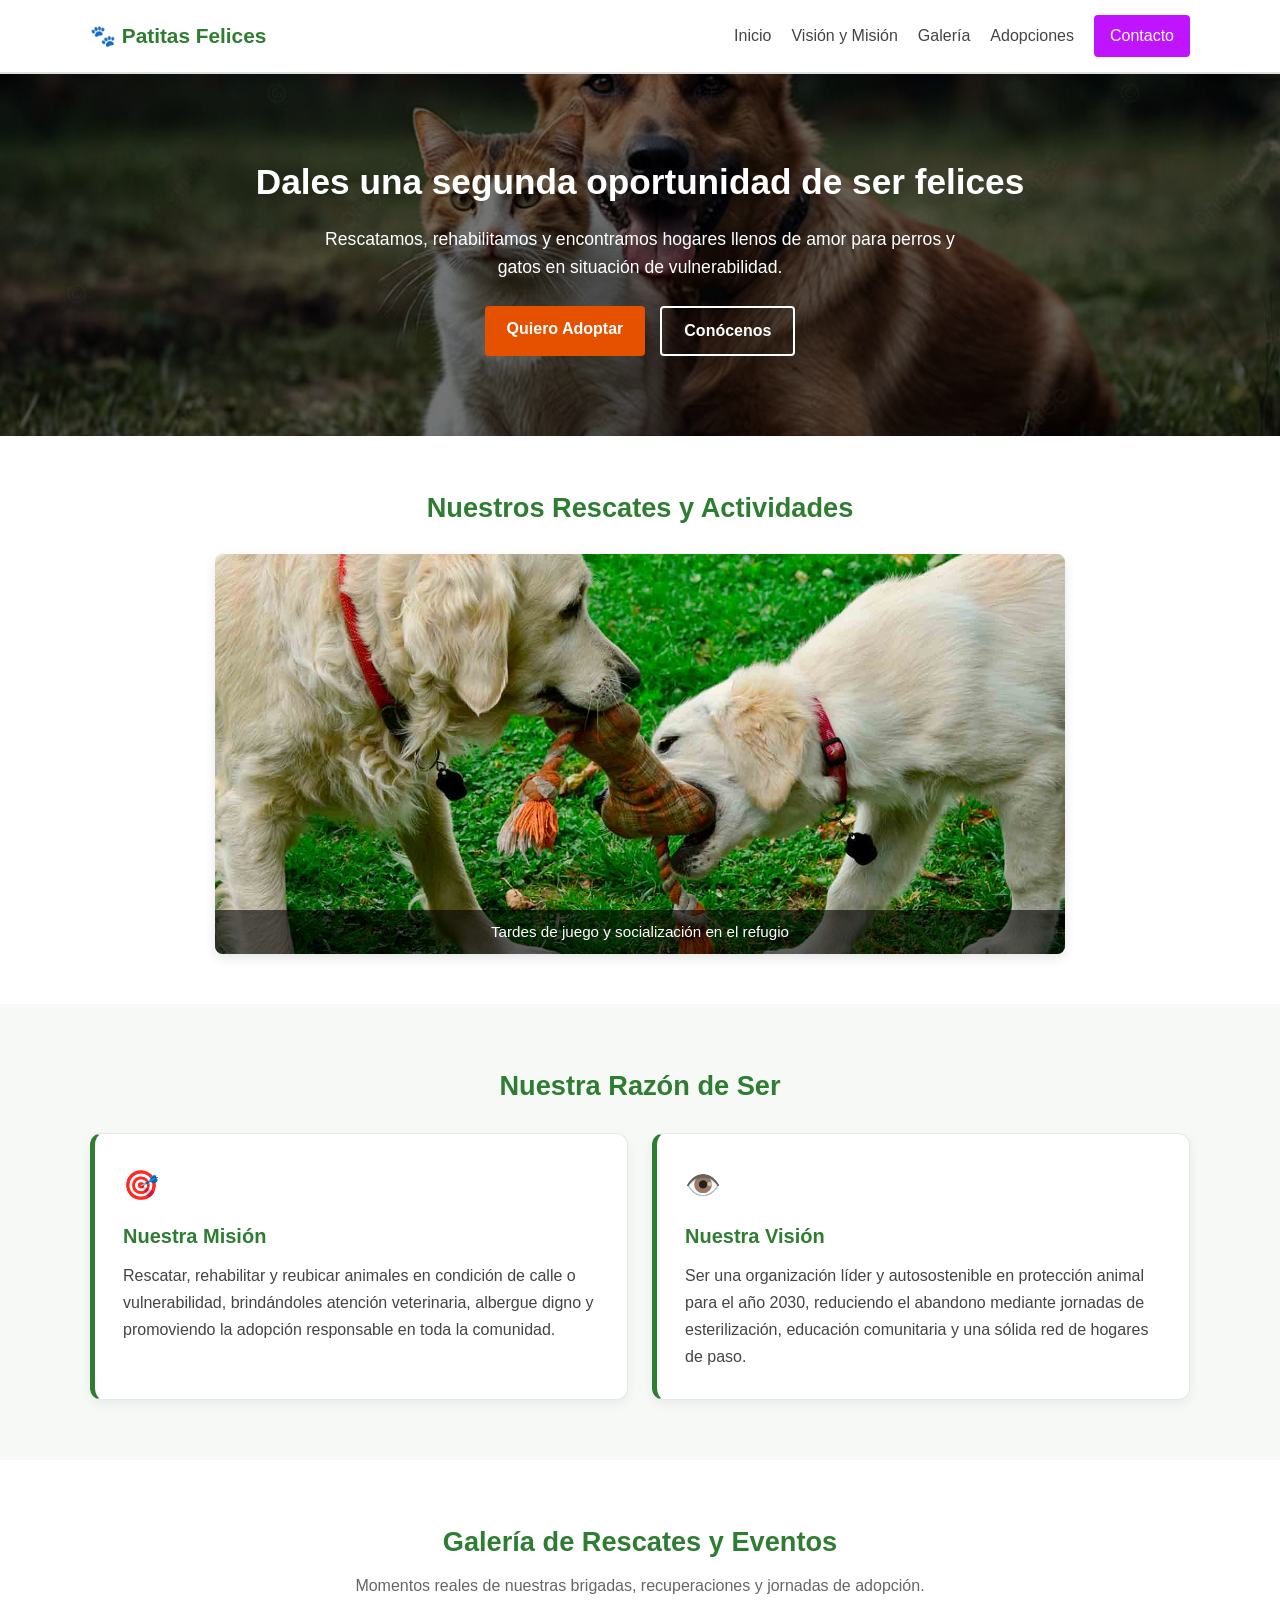
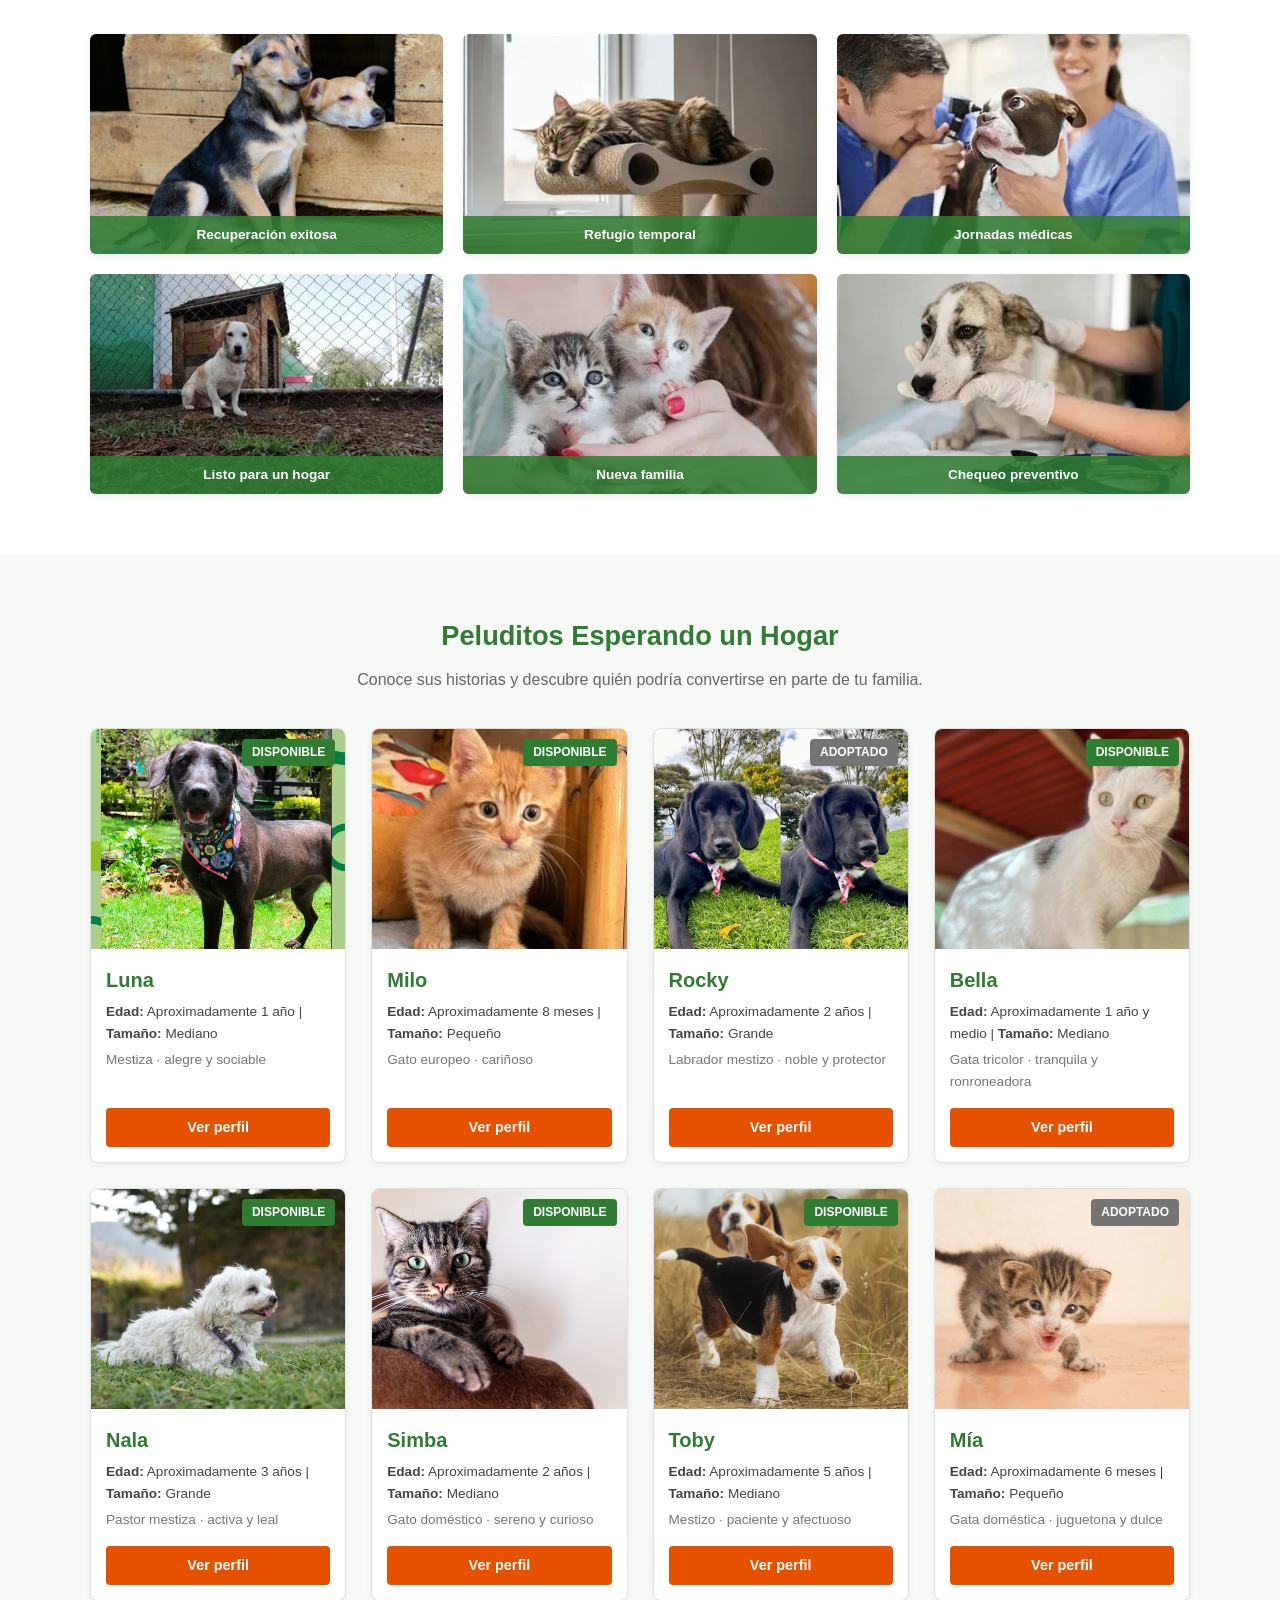
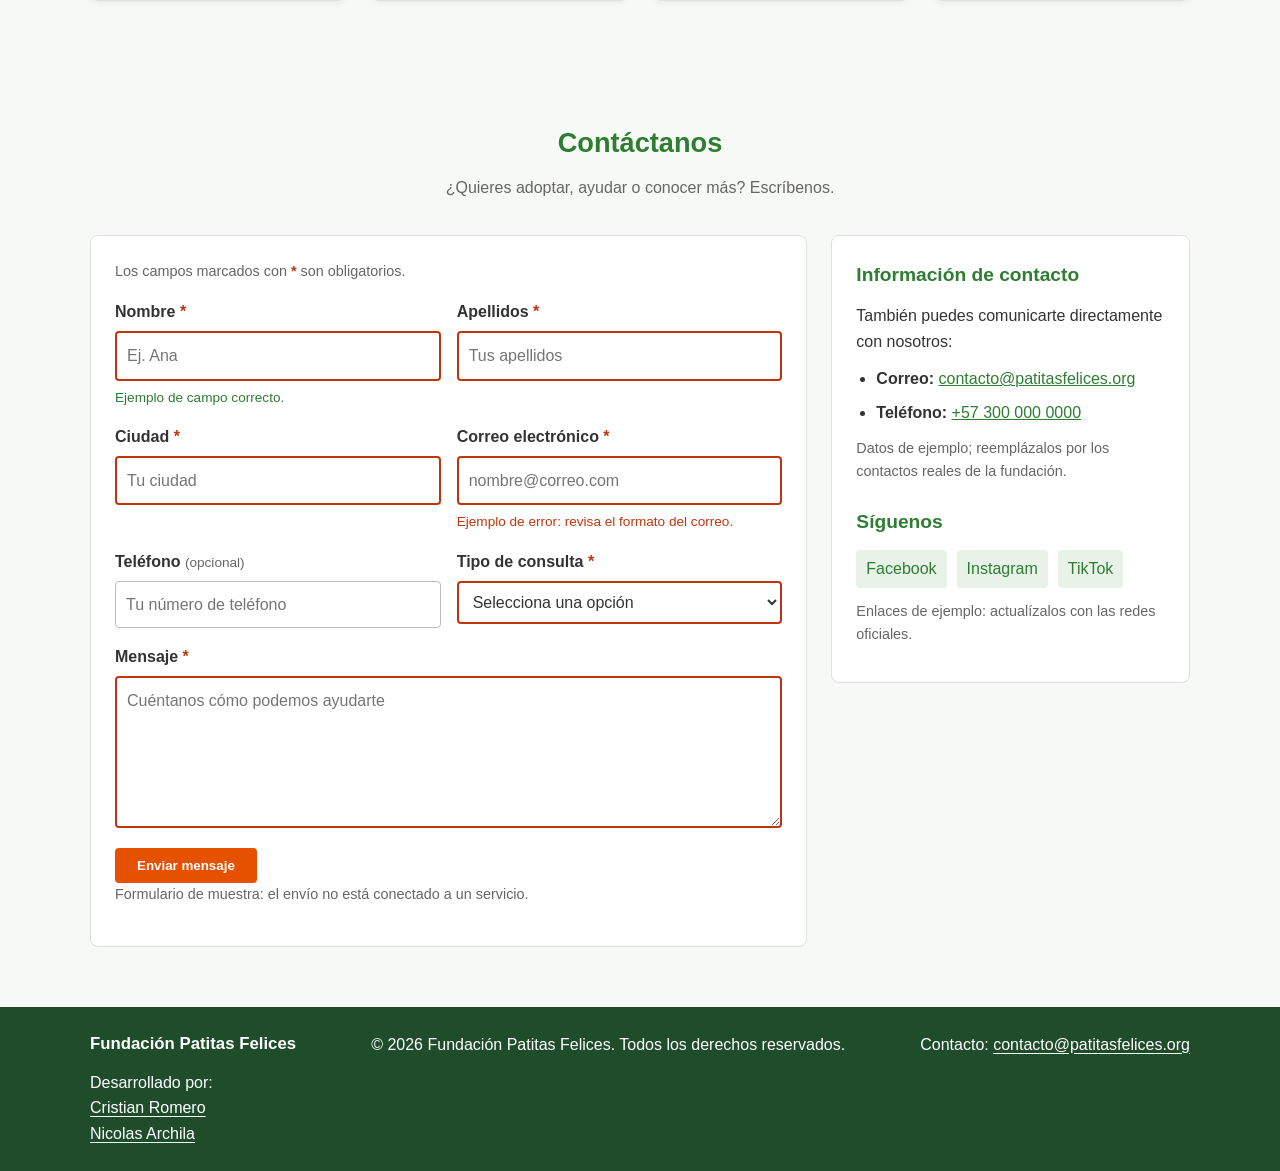
==== commit 50363edf: "creacion del footer" ====
--- a/index.html
+++ b/index.html
@@ -541,9 +541,9 @@
 
               <h3 class="titulo-redes">Síguenos</h3>
               <div class="redes-sociales">
-                <a href="https://www.facebook.com/" target="_blank" rel="noopener noreferrer">Facebook</a>
-                <a href="https://www.instagram.com/" target="_blank" rel="noopener noreferrer">Instagram</a>
-                <a href="https://www.tiktok.com/" target="_blank" rel="noopener noreferrer">TikTok</a>
+                <a href="https://www.facebook.com/share/1CCeeFR6aV/?mibextid=wwXIfr" target="_blank" rel="noopener noreferrer">Facebook</a>
+                <a href="https://www.instagram.com/maspatitasfelicescol?vrfl=MXNtbjk3M2d2dmI2cQ==" target="_blank" rel="noopener noreferrer">Instagram</a>
+                <a href="https://www.tiktok.com/@fundacionpatitasfelices?_r=1&_t=ZS-9Akbx3304ON" target="_blank" rel="noopener noreferrer">TikTok</a>
               </div>
               <p class="nota-formulario">Enlaces de ejemplo: actualízalos con las redes oficiales.</p>
             </aside>
@@ -551,5 +551,14 @@
         </div>
       </section>
     </main>
+
+    <footer class="footer">
+      <div class="contenedor footer-contenido">
+        <p class="footer-fundacion"><strong>Fundación Patitas Felices</strong></p>
+        <p class="footer-copyright">&copy; 2026 Fundación Patitas Felices. Todos los derechos reservados.</p>
+        <p>Contacto: <a href="mailto:contacto@patitasfelices.org">contacto@patitasfelices.org</a></p>
+        <p>Desarrollado por: <a href=""><br>Cristian Romero <br> Nicolas Archila</a></p>
+      </div>
+    </footer>
   </body>
 </html>
--- a/style.css
+++ b/style.css
@@ -692,6 +692,39 @@
   text-decoration: none; /* Evita el subrayado dentro de los botones sociales. */
 }
 
+.footer {
+  padding: 24px 0; /* Da espacio al pie y lo separa del contenido principal. */
+  background-color: #1f4d2b; /* Diferencia el pie con un verde oscuro y sobrio. */
+  color: #ffffff; /* Mantiene el texto legible sobre el fondo oscuro. */
+}
+
+.footer-contenido {
+  display: flex; /* Distribuye los datos del pie usando Flexbox. */
+  flex-wrap: wrap; /* Permite que los bloques pasen a otra fila en pantallas estrechas. */
+  justify-content: space-between; /* Reparte los bloques a lo ancho del pie. */
+  align-items: center; /* Alinea verticalmente los bloques. */
+  gap: 12px 24px; /* Mantiene separacion entre filas y columnas. */
+}
+
+.footer-contenido p {
+  margin: 0; /* Evita margenes de parrafo que alteren la distribucion flex. */
+}
+
+.footer-fundacion {
+  font-size: 1.05rem; /* Destaca el nombre de la fundacion. */
+}
+
+.footer-contenido a {
+  color: #ffffff; /* Conserva el contraste de los enlaces en el fondo oscuro. */
+  text-decoration: underline; /* Identifica claramente los enlaces. */
+  text-underline-offset: 3px; /* Separa el subrayado para mejorar su lectura. */
+}
+
+.footer-contenido a:hover,
+.footer-contenido a:focus-visible {
+  color: #d6f5d6; /* Resalta los enlaces al pasar el cursor o navegar con teclado. */
+}
+
 /* Responsive del catálogo */
 @media (max-width: 992px) {
   .grid-animales {
@@ -745,6 +778,11 @@
     gap: 12px; /* Separa los enlaces de navegacion en movil. */
   }
 
+  .footer-contenido {
+    flex-direction: column; /* Apila y centra los datos del pie en pantallas pequenas. */
+    text-align: center; /* Facilita la lectura de los bloques apilados. */
+  }
+
   .formulario-grid {
     grid-template-columns: 1fr; /* Muestra un campo por fila en telefonos. */
   }
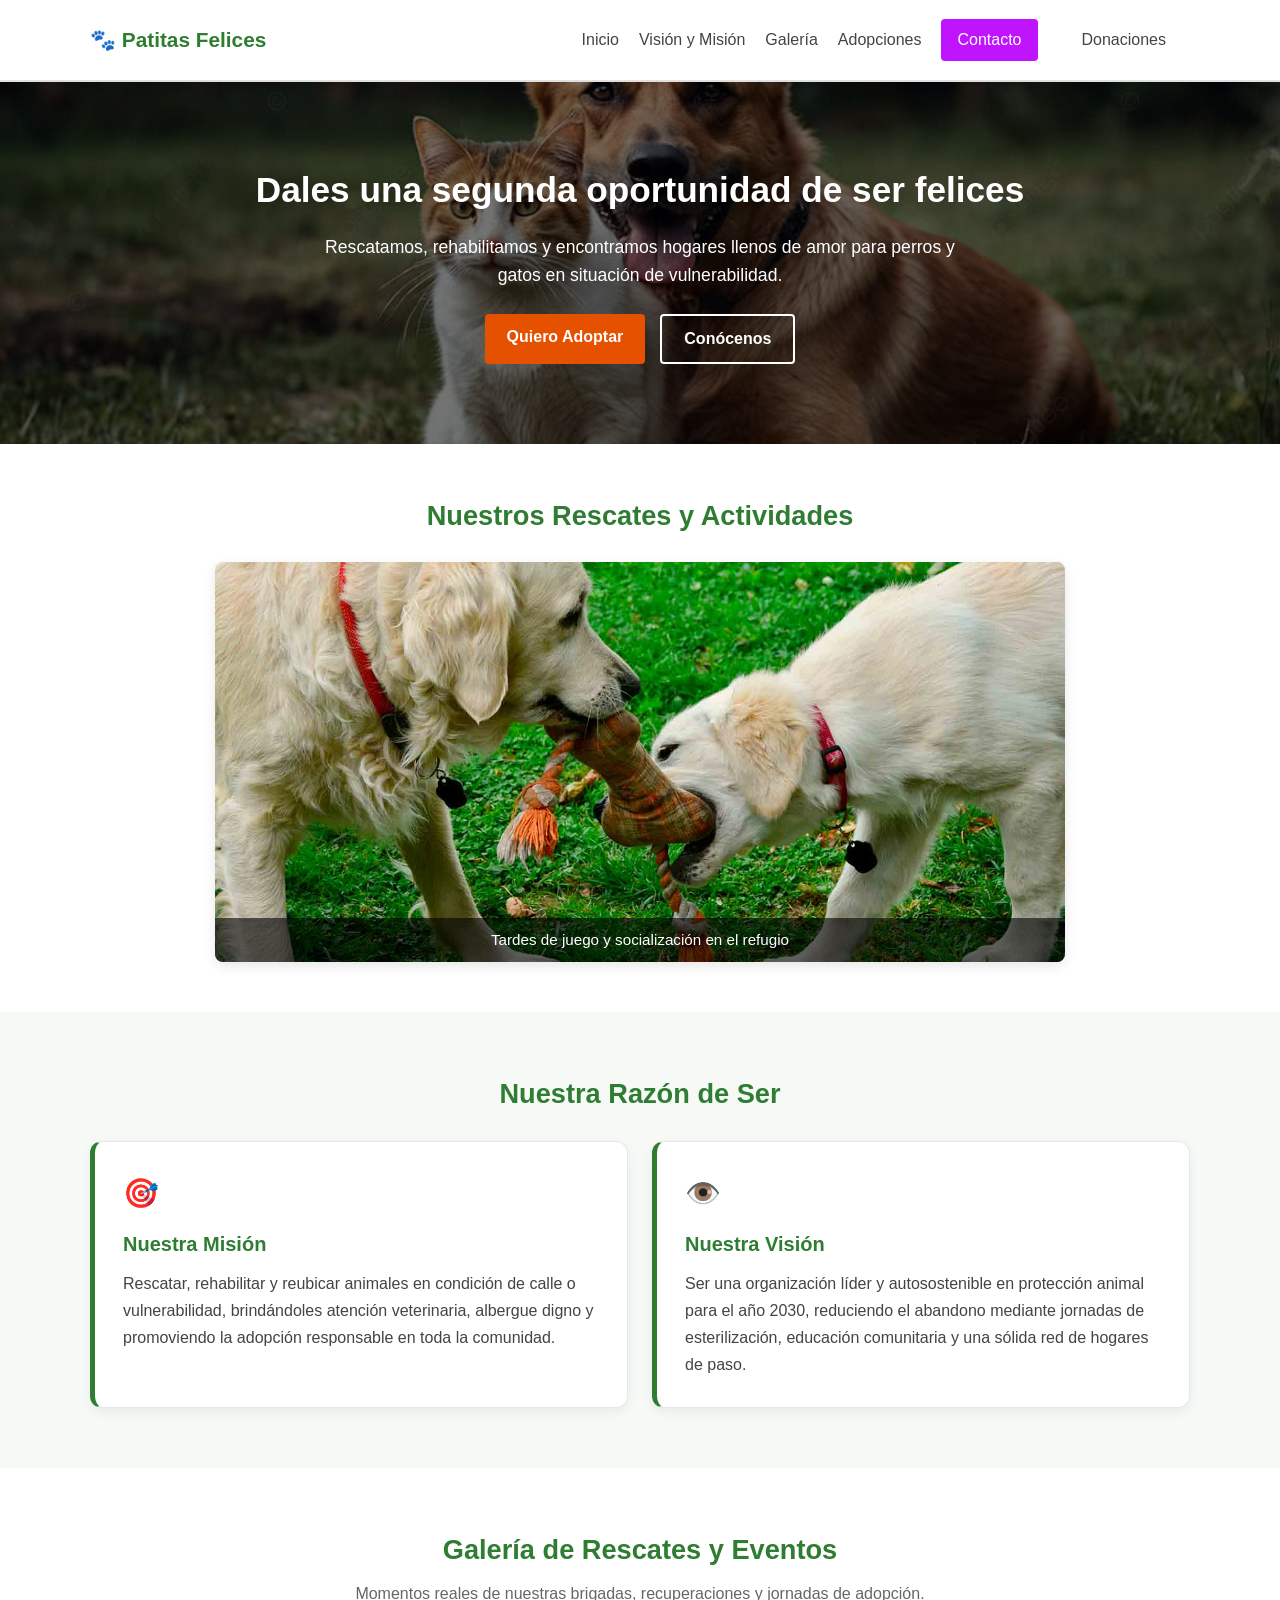
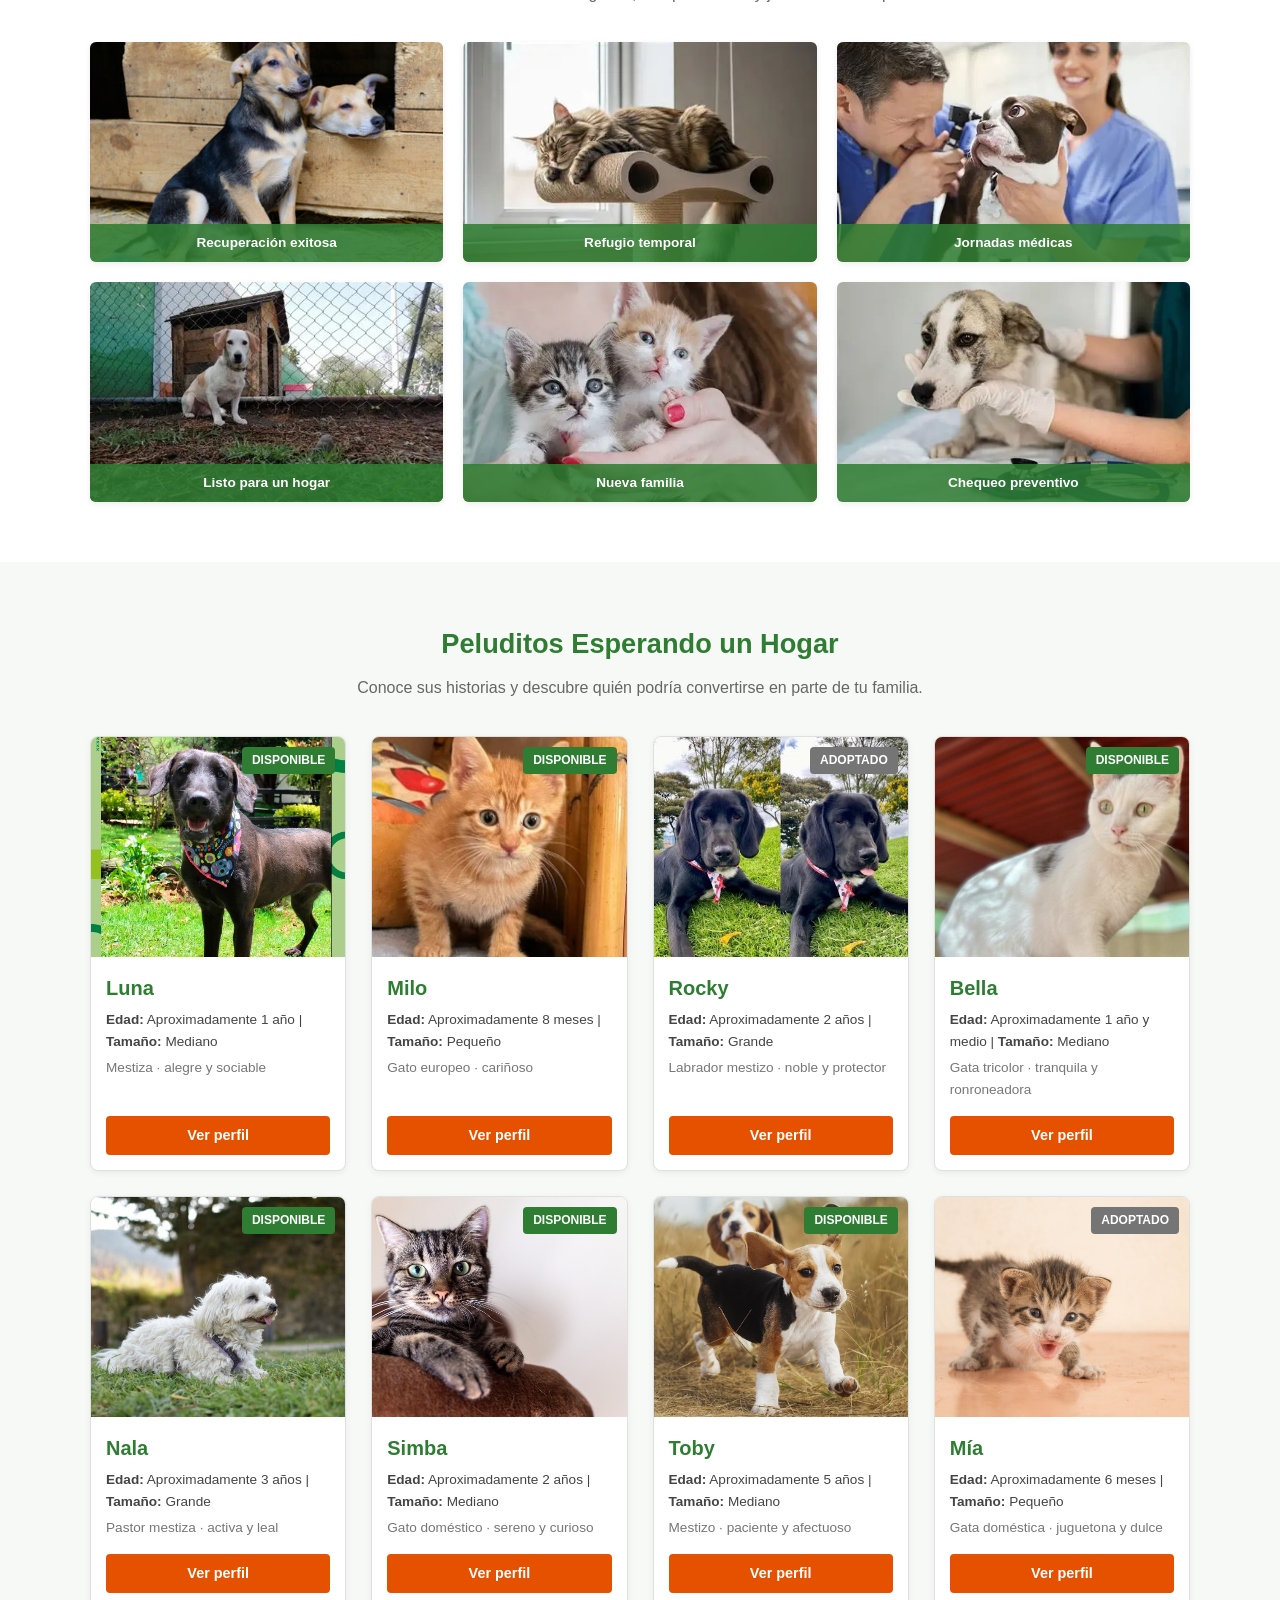
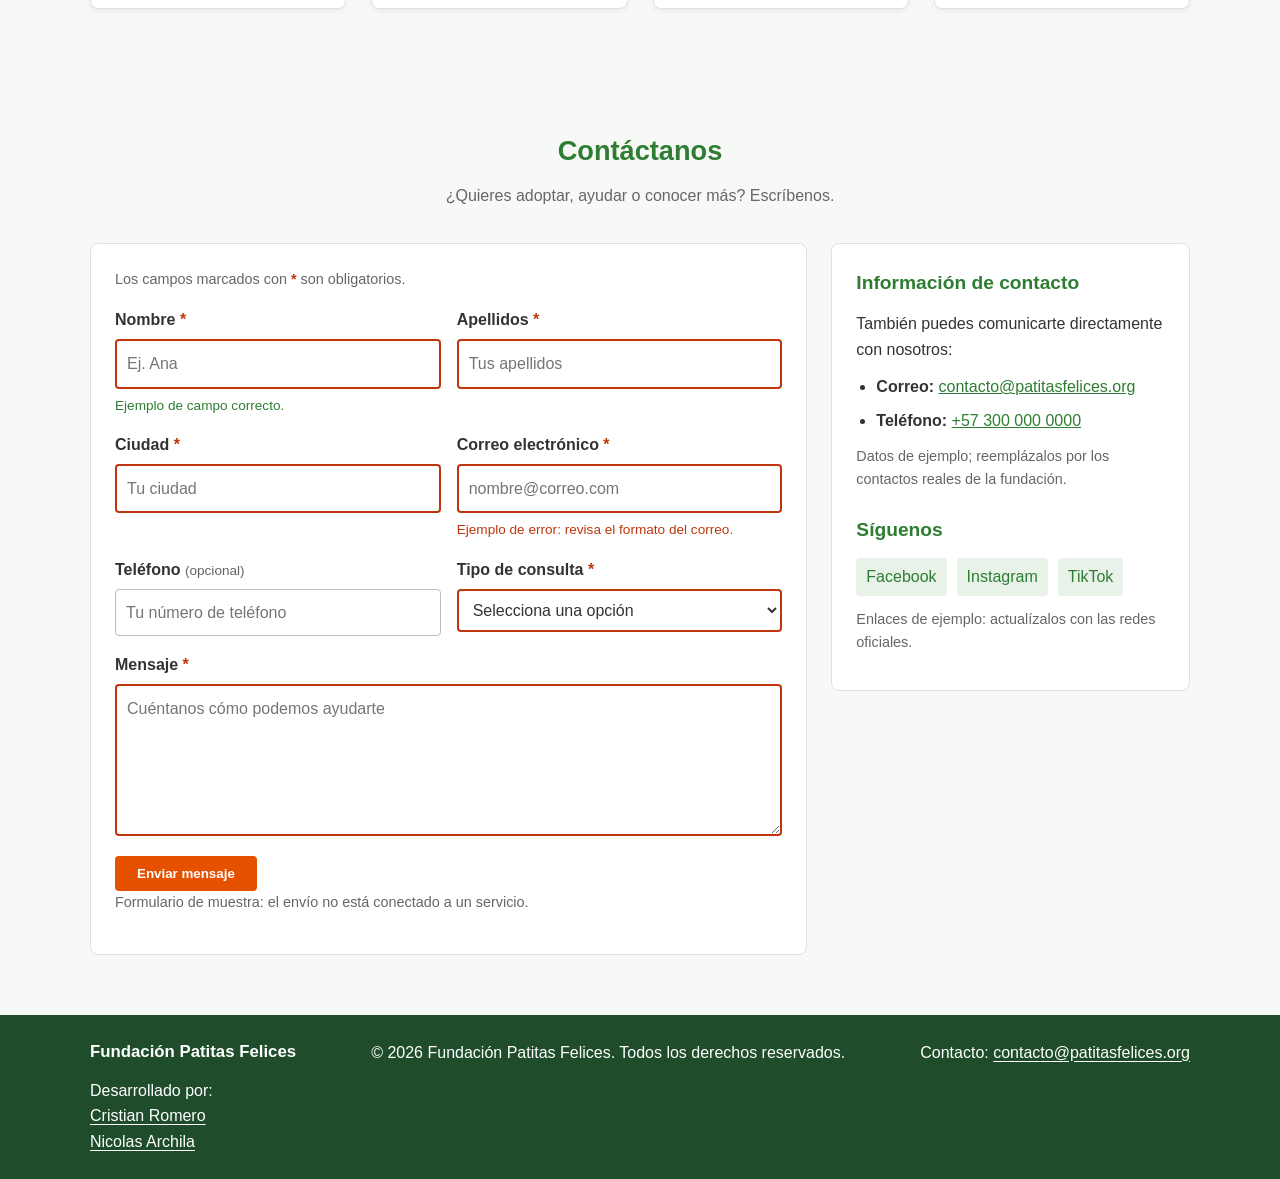
==== commit 529c5847: "Creacion Pagina de donaciones" ====
--- a/index.html
+++ b/index.html
@@ -16,6 +16,7 @@
           <a href="#galeria">Galería</a>
           <a href="#adopta">Adopciones</a>
           <a href="#contacto" class="btn-nav">Contacto</a>
+          <a href="donaciones.html" class="btn btn-tercero">Donaciones</a>
         </nav>
       </div>
     </header>
@@ -34,6 +35,7 @@
           <div class="hero-botones">
             <a href="#adopta" class="btn btn-primario">Quiero Adoptar</a>
             <a href="#mision-vision" class="btn btn-secundario">Conócenos</a>
+            
           </div>
         </div>
       </section>
@@ -56,7 +58,7 @@
 
               <div class="slide">
                 <img
-                  src="imagenes/gatomirandocamara.webp"
+                  src="imagenes/gatomiron.webp"
                   alt="Gatito rescatado y rehabilitado"
                 />
                 <div class="slide-texto">
--- a/style.css
+++ b/style.css
@@ -1,807 +1,867 @@
 * {
-  margin: 0; /* Quita el margen predeterminado del navegador. */
-  padding: 0; /* Quita el espacio interno predeterminado. */
-  box-sizing: border-box; /* Incluye bordes y relleno dentro del tamano definido. */
+  margin: 0;
+  padding: 0;
+  box-sizing: border-box;
 }
 
 html {
-  scroll-behavior: smooth; /* Desplaza suavemente al navegar a una seccion. */
+  scroll-behavior: smooth;
 }
 
 @media (prefers-reduced-motion: reduce) {
   html {
-    scroll-behavior: auto; /* Evita animaciones de desplazamiento si el usuario lo prefiere. */
+    scroll-behavior: auto;
   }
 }
 
 body {
-  font-family: Arial, Helvetica, sans-serif; /* Define una fuente legible con alternativas comunes. */
-  background-color: #f7f9f6; /* Da un fondo claro a toda la pagina. */
-  color: #333333; /* Establece el color principal del texto. */
-  line-height: 1.6; /* Separa las lineas para facilitar la lectura. */
+  font-family: Arial, Helvetica, sans-serif;
+  background-color: #f7f9f6;
+  color: #333333;
+  line-height: 1.6;
 }
 
 .contenedor {
-  width: 90%; /* Deja un margen lateral en pantallas pequenas. */
-  max-width: 1100px; /* Evita que el contenido se extienda demasiado en pantallas grandes. */
-  margin: 0 auto; /* Centra el contenedor horizontalmente. */
+  width: 90%;
+  max-width: 1100px;
+  margin: 0 auto;
 }
 
 a {
-  text-decoration: none; /* Quita el subrayado predeterminado de los enlaces. */
-  color: black; /* Define el color inicial de los enlaces. */
+  text-decoration: none;
+  color: black;
 }
 
 
 .header {
-  background-color: #ffffff; /* Mantiene la barra de navegacion con fondo blanco. */
-  border-bottom: 2px solid #e0e0e0; /* Separa visualmente la barra del contenido. */
-  position: sticky; /* Conserva la barra visible al desplazarse. */
-  top: 0; /* Fija la barra al borde superior de la ventana. */
-  z-index: 10; /* Coloca la barra por encima del contenido de la pagina. */
+  background-color: #ffffff;
+  border-bottom: 2px solid #e0e0e0;
+  position: sticky;
+  top: 0;
+  z-index: 10;
 }
 
 .nav-contenedor {
-  display: flex; /* Alinea el logo y los enlaces en una fila. */
-  justify-content: space-between; /* Separa el logo de los enlaces. */
-  align-items: center; /* Centra verticalmente los elementos de navegacion. */
-  padding: 15px 0; /* Agrega espacio arriba y abajo de la navegacion. */
+  display: flex;
+  justify-content: space-between;
+  align-items: center;
+  padding: 15px 0;
 }
 
 .logo {
-  font-size: 1.3rem; /* Aumenta el tamano del nombre de la fundacion. */
-  font-weight: bold; /* Resalta el nombre de la fundacion. */
-  color: #2e7d32; /* Usa el verde principal de la pagina. */
+  font-size: 1.3rem;
+  /* El peso bold destaca el nombre de la fundacion. */
+  font-weight: bold;
+  color: #2e7d32;
 }
 
 .nav {
-  display: flex; /* Coloca los enlaces de navegacion en una fila. */
-  align-items: center; /* Alinea verticalmente los enlaces. */
-  gap: 20px; /* Deja espacio uniforme entre enlaces. */
+  display: flex;
+  align-items: center;
+  gap: 20px;
 }
 
 .nav a {
-  font-weight: 500; /* Da un poco de enfasis a los enlaces. */
-  color: #444444; /* Mantiene buen contraste sobre el fondo blanco. */
+  /* 500 da enfasis moderado, sin llegar a la negrita completa. */
+  font-weight: 500;
+  color: #444444;
 }
 
 .nav a:hover {
-  color: #2e7d32; /* Cambia el enlace a verde al pasar el cursor. */
+  color: #2e7d32;
 }
 
 
 .btn-nav {
-  background-color: #c014ff; /* Da al enlace de contacto apariencia de boton. */
-  color: #ffffff !important; /* Fuerza texto blanco aunque exista una regla general para enlaces. */
-  padding: 8px 16px; /* Aumenta el area visible y clicable del boton. */
-  border-radius: 4px; /* Redondea ligeramente las esquinas del boton. */
+  background-color: #c014ff;
+  color: #ffffff !important;
+  padding: 8px 16px;
+  border-radius: 4px;
 }
 
 .btn-nav:hover {
-  background-color: #bf360c; /* Oscurece el boton al pasar el cursor. */
+  background-color: #bf360c;
 }
 
 /* Capas del hero: imagen al fondo, velo oscuro encima y texto en primer plano. */
 .hero {
-  position: relative; /* Sirve de referencia para posicionar la imagen y el velo. */
-  isolation: isolate; /* Mantiene las capas del hero separadas del resto de la pagina. */
-  overflow: hidden; /* Recorta cualquier parte de la imagen que sobresalga. */
-  color: #ffffff; /* Hace que el texto del hero sea blanco. */
-  text-align: center; /* Centra el texto y los botones del hero. */
-  padding: 80px 20px; /* Da altura al hero y espacio lateral al contenido. */
+  position: relative;
+  /* Aisla las capas del fondo para que sus z-index no afecten otros elementos. */
+  isolation: isolate;
+  /* Recorta la imagen y el velo si sobresalen del hero. */
+  overflow: hidden;
+  color: #ffffff;
+  text-align: center;
+  padding: 80px 20px;
 }
 
 .hero-fondo {
-  position: absolute; /* Coloca la imagen detras del contenido del hero. */
-  inset: 0; /* Extiende la imagen hasta los cuatro bordes del hero. */
-  z-index: -2; /* Mantiene la imagen en la capa mas baja del hero. */
-  width: 100%; /* Hace que la imagen cubra todo el ancho del hero. */
-  height: 100%; /* Hace que la imagen cubra toda la altura del hero. */
-  object-fit: cover; /* Llena el espacio sin deformar la imagen. */
+  position: absolute;
+  inset: 0;
+  /* Coloca la foto detras del velo y del contenido. */
+  z-index: -2;
+  width: 100%;
+  height: 100%;
+  /* Llena el marco recortando sobrantes, sin deformar la foto. */
+  object-fit: cover;
 }
 
 .hero::before {
-  position: absolute; /* Superpone el velo oscuro sobre la imagen. */
-  inset: 0; /* Extiende el velo hasta todos los bordes del hero. */
-  z-index: -1; /* Situa el velo entre la foto y el texto. */
-  background-color: rgba(0, 0, 0, 0.55); /* Oscurece la foto para mejorar la lectura del texto. */
-  content: ""; /* Crea el elemento necesario para mostrar el velo. */
+  position: absolute;
+  inset: 0;
+  /* El velo queda sobre la foto, pero debajo del texto. */
+  z-index: -1;
+  background-color: rgba(0, 0, 0, 0.55);
+  /* content crea el pseudo-elemento que funciona como velo sobre la imagen. */
+  content: "";
 }
 
 .hero-contenido {
-  position: relative; /* Coloca el texto delante de las capas de fondo. */
+  position: relative;
 }
 
 .hero-contenido h1 {
-  font-size: 2.2rem; /* Destaca el titulo principal del sitio. */
-  margin-bottom: 15px; /* Separa el titulo del texto descriptivo. */
+  font-size: 2.2rem;
+  margin-bottom: 15px;
 }
 
 .hero-contenido p {
-  font-size: 1.1rem; /* Hace el texto introductorio un poco mas grande. */
-  max-width: 650px; /* Evita que las lineas sean demasiado largas. */
-  margin: 0 auto 25px auto; /* Centra el texto y deja espacio antes de los botones. */
+  font-size: 1.1rem;
+  max-width: 650px;
+  margin: 0 auto 25px auto;
 }
 
 .hero-botones {
-  display: flex; /* Coloca los botones del hero en una fila. */
-  justify-content: center; /* Centra los botones horizontalmente. */
-  gap: 15px; /* Separa los botones entre si. */
+  display: flex;
+  justify-content: center;
+  gap: 15px;
 }
 
 
 .btn {
-  display: inline-block; /* Permite aplicar dimensiones y mantener el boton en linea. */
-  padding: 10px 22px; /* Define el espacio interior del boton. */
-  border-radius: 4px; /* Redondea las esquinas del boton. */
-  font-weight: bold; /* Resalta el texto de accion. */
+  display: inline-block;
+  /* El relleno amplia el area clicable del boton. */
+  padding: 10px 22px;
+  border-radius: 4px;
+  font-weight: bold;
 }
 
 .btn-primario {
-  background-color: #e65100; /* Usa naranja para destacar la accion principal. */
-  color: #ffffff; /* Mantiene el texto legible sobre el naranja. */
+  background-color: #e65100;
+  color: #ffffff;
 }
 
 .btn-primario:hover {
-  background-color: #bf360c; /* Oscurece el boton al pasar el cursor. */
+  background-color: #bf360c;
 }
 
 .btn-secundario {
-  background-color: transparent; /* Deja visible la imagen de fondo. */
-  color: #ffffff; /* Usa texto blanco sobre la imagen oscurecida. */
-  border: 2px solid #ffffff; /* Delimita el boton sin rellenarlo. */
+  background-color: transparent;
+  color: #ffffff;
+  border: 2px solid #ffffff;
 }
 
 .btn-secundario:hover {
-  background-color: #ffffff; /* Rellena el boton al pasar el cursor. */
-  color: #2e7d32; /* Cambia el texto a verde para contrastar con el fondo blanco. */
-}
-
+  background-color: #ffffff;
+  color: #2e7d32;
+}
+
+.btn-tercero {
+  background-color: transparent;
+  color: #ffffff;
+  border: 2px solid #ffffff;
+}
+
+.btn-tercero:hover {
+  background-color: #ffffff;
+  color: #2e7d32;
+}
 
 .seccion-carrusel {
-  padding: 50px 0; /* Separa el carrusel de las secciones vecinas. */
-  background-color: #ffffff; /* Distingue la seccion con un fondo blanco. */
+  padding: 50px 0;
+  background-color: #ffffff;
 }
 
 .titulo-seccion {
-  text-align: center; /* Centra los titulos de las secciones. */
-  color: #2e7d32; /* Usa el verde principal en los encabezados. */
-  margin-bottom: 25px; /* Separa el titulo del contenido de su seccion. */
-  font-size: 1.7rem; /* Da jerarquia al titulo frente al texto normal. */
+  text-align: center;
+  color: #2e7d32;
+  margin-bottom: 25px;
+  font-size: 1.7rem;
 }
 
 .carrusel-marco {
-  width: 100%; /* Permite que el marco use el ancho disponible. */
-  max-width: 850px; /* Limita el ancho maximo del carrusel. */
-  height: 400px; /* Define la altura de las diapositivas en escritorio. */
-  margin: 0 auto; /* Centra el carrusel en la pagina. */
-  overflow: hidden; /* Oculta las diapositivas que quedan fuera del marco. */
-  border-radius: 8px; /* Redondea las esquinas del carrusel. */
-  box-shadow: 0 4px 12px rgba(0,0,0,0.1); /* Agrega una sombra sutil alrededor del marco. */
-  position: relative; /* Sirve de referencia para elementos posicionados dentro del carrusel. */
-}
-
-
+  width: 100%;
+  max-width: 850px;
+  height: 400px;
+  margin: 0 auto;
+  overflow: hidden;
+  border-radius: 8px;
+  box-shadow: 0 4px 12px rgba(0,0,0,0.1);
+  position: relative;
+}
+
+
+/* La tira mide cuatro marcos; cada diapositiva ocupa el 25% y la animacion desplaza la siguiente. */
 .carrusel-tira {
-  display: flex; /* Alinea las diapositivas horizontalmente. */
-  width: 400%; /* Reserva espacio para las cuatro diapositivas del carrusel. */
-  height: 100%; /* Hace que la tira tenga la altura completa del marco. */
-  animation: deslizar 12s infinite; /* Repite el recorrido automatico cada 12 segundos. */
+  display: flex;
+  width: 400%;
+  height: 100%;
+  animation: deslizar 12s infinite;
 }
 
 
 .slide {
-  width: 25%; /* Asigna a cada diapositiva una cuarta parte de la tira. */
-  height: 100%; /* Hace que la diapositiva ocupe toda la altura del marco. */
-  position: relative; /* Permite colocar su texto sobre la imagen. */
+  width: 25%;
+  height: 100%;
+  position: relative;
 }
 
 .slide img {
-  width: 100%; /* Hace que la foto llene el ancho de la diapositiva. */
-  height: 100%; /* Hace que la foto llene la altura de la diapositiva. */
-  object-fit: cover; /* Recorta lo necesario sin deformar la foto. */
+  width: 100%;
+  height: 100%;
+  /* Cubre el marco recortando la imagen sin cambiar sus proporciones. */
+  object-fit: cover;
 }
 
 
 .slide-texto {
-  position: absolute; /* Superpone el texto en la parte inferior de la foto. */
-  bottom: 0; /* Pega el texto al borde inferior de la diapositiva. */
-  left: 0; /* Alinea el texto con el borde izquierdo. */
-  width: 100%; /* Extiende el fondo del texto por toda la foto. */
-  background: rgba(0, 0, 0, 0.6); /* Oscurece la banda para mejorar el contraste. */
-  color: #ffffff; /* Hace blanco el texto sobre la banda oscura. */
-  padding: 10px 15px; /* Da espacio interior alrededor del texto. */
-  font-size: 0.95rem; /* Ajusta el texto de descripcion del carrusel. */
-  text-align: center; /* Centra el texto sobre la foto. */
+  position: absolute;
+  bottom: 0;
+  left: 0;
+  width: 100%;
+  background: rgba(0, 0, 0, 0.6);
+  color: #ffffff;
+  padding: 10px 15px;
+  font-size: 0.95rem;
+  text-align: center;
 }
 
 @keyframes deslizar {
+  /* Cada tramo mantiene una foto visible antes de mover la tira a la siguiente. */
   0%, 20% {
-    transform: translateX(0%); /* Muestra la primera foto al inicio y durante su pausa. */
+    transform: translateX(0%);
   }
   25%, 45% {
-    transform: translateX(-25%); /* Desplaza la tira para mostrar la segunda foto. */
+    transform: translateX(-25%);
   }
   50%, 70% {
-    transform: translateX(-50%); /* Desplaza la tira para mostrar la tercera foto. */
+    transform: translateX(-50%);
   }
   75%, 95% {
-    transform: translateX(-75%); /* Desplaza la tira para mostrar la cuarta foto. */
+    transform: translateX(-75%);
   }
   100% {
-    transform: translateX(0%); /* Regresa al inicio para repetir el carrusel. */
+    transform: translateX(0%);
   }
 }
 
 .seccion-galeria {
-  padding: 60px 0; /* Agrega espacio vertical alrededor de la galeria. */
-  background-color: #ffffff; /* Mantiene el fondo blanco de la galeria. */
+  padding: 60px 0;
+  background-color: #ffffff;
 }
 
 .subtitulo-seccion {
-  text-align: center; /* Centra el texto introductorio de cada seccion. */
-  color: #666666; /* Usa un gris secundario para distinguirlo del titulo. */
-  margin-top: -15px; /* Acerca el subtitulo al titulo de la seccion. */
-  margin-bottom: 35px; /* Separa el subtitulo de las tarjetas o fotos. */
-  font-size: 1rem; /* Mantiene el subtitulo en tamano de texto normal. */
+  text-align: center;
+  color: #666666;
+  margin-top: -15px;
+  margin-bottom: 35px;
+  font-size: 1rem;
 }
 
 
 .mosaico-fotos {
-  display: grid; /* Organiza las fotos en una cuadricula. */
-  grid-template-columns: repeat(3, 1fr); /* Muestra tres columnas iguales en escritorio. */
-  gap: 20px; /* Separa las fotos vertical y horizontalmente. */
+  display: grid;
+  grid-template-columns: repeat(3, 1fr);
+  gap: 20px;
 }
 
 .foto-item {
-  position: relative; /* Permite ubicar el pie de foto sobre la imagen. */
-  overflow: hidden; /* Recorta contenido que sobresalga de las esquinas redondeadas. */
-  border-radius: 6px; /* Redondea las esquinas de cada foto. */
-  box-shadow: 0 2px 6px rgba(0, 0, 0, 0.08); /* Separa visualmente cada foto del fondo. */
+  position: relative;
+  /* Recorta la foto para que respete las esquinas redondeadas. */
+  overflow: hidden;
+  border-radius: 6px;
+  /* La sombra separa la tarjeta del fondo con un borde difuminado. */
+  box-shadow: 0 2px 6px rgba(0, 0, 0, 0.08);
 }
 
 .foto-item img {
-  width: 100%; /* Ajusta la foto al ancho de su tarjeta. */
-  height: 220px; /* Mantiene una altura uniforme en la galeria. */
-  object-fit: cover; /* Recorta la foto para llenar el espacio sin deformarla. */
-  display: block; /* Evita el espacio extra que las imagenes en linea dejan debajo. */
+  width: 100%;
+  height: 220px;
+  /* Llena el marco sin deformar la foto. */
+  object-fit: cover;
+  display: block;
 }
 
 .foto-pie {
-  position: absolute; /* Coloca el pie de foto encima de la imagen. */
-  bottom: 0; /* Fija el pie al borde inferior de la tarjeta. */
-  left: 0; /* Alinea el pie con el borde izquierdo. */
-  width: 100%; /* Extiende el fondo del pie por toda la foto. */
-  background-color: rgba(46, 125, 50, 0.85); /* Da un fondo verde semitransparente al texto. */
-  color: #ffffff; /* Hace blanco el texto sobre el fondo verde. */
-  padding: 8px 12px; /* Separa el texto de los bordes del pie. */
-  font-size: 0.85rem; /* Ajusta el tamano del texto sobre las fotos. */
-  font-weight: bold; /* Resalta el pie de foto. */
-  text-align: center; /* Centra el texto del pie. */
+  position: absolute;
+  bottom: 0;
+  left: 0;
+  width: 100%;
+  background-color: rgba(46, 125, 50, 0.85);
+  color: #ffffff;
+  padding: 8px 12px;
+  font-size: 0.85rem;
+  font-weight: bold;
+  text-align: center;
 }
 
 
 .seccion-catalogo {
-  padding: 60px 0; /* Deja espacio alrededor del catalogo de animales. */
-  background-color: #f7f9f6; /* Distingue el catalogo de las secciones blancas. */
+  padding: 60px 0;
+  background-color: #f7f9f6;
 }
 
 
 .grid-animales {
-  display: grid; /* Organiza las tarjetas de animales en filas y columnas. */
-  grid-template-columns: repeat(4, minmax(0, 1fr)); /* Crea cuatro columnas iguales que pueden encogerse. */
-  gap: 25px; /* Separa las tarjetas entre si. */
+  display: grid;
+  /* minmax permite que las cuatro columnas se reduzcan sin desbordar. */
+  grid-template-columns: repeat(4, minmax(0, 1fr));
+  gap: 25px;
 }
 
 .tarjeta-animal {
-  background-color: #ffffff; /* Resalta cada tarjeta sobre el fondo del catalogo. */
-  border-radius: 8px; /* Redondea las esquinas de la tarjeta. */
-  overflow: hidden; /* Recorta la imagen en las esquinas redondeadas. */
-  border: 1px solid #e0e0e0; /* Delimita la tarjeta con un borde sutil. */
-  box-shadow: 0 2px 6px rgba(0, 0, 0, 0.06); /* Agrega profundidad ligera a la tarjeta. */
-  display: flex; /* Permite distribuir verticalmente la imagen y los datos. */
-  flex-direction: column; /* Apila la imagen y el cuerpo de la tarjeta. */
+  background-color: #ffffff;
+  border-radius: 8px;
+  /* Evita que la foto sobresalga de las esquinas redondeadas. */
+  overflow: hidden;
+  border: 1px solid #e0e0e0;
+  /* Agrega profundidad sutil para distinguir la tarjeta del fondo. */
+  box-shadow: 0 2px 6px rgba(0, 0, 0, 0.06);
+  display: flex;
+  flex-direction: column;
 }
 
 .tarjeta-img-contenedor {
-  position: relative; /* Sirve de referencia para la etiqueta de estado. */
-  width: 100%; /* Hace que el bloque de foto ocupe todo el ancho de la tarjeta. */
-  height: 220px; /* Da una altura uniforme a las fotos del catalogo. */
+  position: relative;
+  width: 100%;
+  height: 220px;
 }
 
 .tarjeta-img-contenedor img {
-  width: 100%; /* Ajusta la foto al ancho del contenedor. */
-  height: 100%; /* Ajusta la foto a la altura del contenedor. */
-  object-fit: cover; /* Recorta la foto para llenar el marco sin deformarla. */
-  display: block; /* Quita el espacio inferior propio de una imagen en linea. */
+  width: 100%;
+  height: 100%;
+  /* Recorta la foto para llenar el marco sin deformarla. */
+  object-fit: cover;
+  display: block;
 }
 
 .seccion-mision-vision {
-  padding: 60px 0; /* Separa el contenido de los bordes de la seccion. */
-  background-color: #f7f9f6; /* Usa el fondo claro compartido por otras secciones. */
+  padding: 60px 0;
+  background-color: #f7f9f6;
 }
 
 .bloques-mv {
-  display: grid; /* Distribuye los bloques de mision y vision en una cuadricula. */
-  grid-template-columns: repeat(2, minmax(0, 1fr)); /* Crea dos columnas iguales y flexibles. */
-  gap: 24px; /* Separa los dos bloques. */
+  display: grid;
+  /* Dos columnas iguales para mision y vision. */
+  grid-template-columns: repeat(2, minmax(0, 1fr));
+  gap: 24px;
 }
 
 .tarjeta-mv {
-  padding: 28px; /* Da espacio interno al contenido de cada bloque. */
-  background-color: #ffffff; /* Destaca los bloques sobre el fondo de la seccion. */
-  border: 1px solid #e5e7eb; /* Dibuja un borde fino alrededor de la tarjeta. */
-  border-left: 5px solid #2e7d32; /* Agrega un acento verde en el lado izquierdo. */
-  border-radius: 12px; /* Redondea las esquinas de la tarjeta. */
-  box-shadow: 0 4px 12px rgba(0, 0, 0, 0.06); /* Agrega una sombra suave. */
+  padding: 28px;
+  background-color: #ffffff;
+  border: 1px solid #e5e7eb;
+  border-left: 5px solid #2e7d32;
+  border-radius: 12px;
+  box-shadow: 0 4px 12px rgba(0, 0, 0, 0.06);
 }
 
 .icono-mv {
-  margin-bottom: 12px; /* Separa el icono del titulo del bloque. */
-  font-size: 1.8rem; /* Aumenta el tamano del icono decorativo. */
+  margin-bottom: 12px;
+  font-size: 1.8rem;
 }
 
 .tarjeta-mv h3 {
-  margin-bottom: 10px; /* Deja espacio entre el titulo y su descripcion. */
-  color: #2e7d32; /* Usa verde para destacar el titulo. */
-  font-size: 1.25rem; /* Aumenta el titulo respecto al texto normal. */
+  margin-bottom: 10px;
+  color: #2e7d32;
+  font-size: 1.25rem;
 }
 
 .tarjeta-mv p {
-  color: #444444; /* Mantiene buen contraste para la descripcion. */
-  line-height: 1.7; /* Facilita la lectura de los parrafos. */
+  color: #444444;
+  line-height: 1.7;
 }
 
 .badge {
-  position: absolute; /* Superpone la etiqueta sobre la esquina de la foto. */
-  top: 10px; /* Separa la etiqueta del borde superior. */
-  right: 10px; /* Separa la etiqueta del borde derecho. */
-  padding: 4px 10px; /* Da espacio alrededor del texto de estado. */
-  font-size: 0.75rem; /* Mantiene la etiqueta compacta. */
-  font-weight: bold; /* Resalta el estado del animal. */
-  border-radius: 4px; /* Redondea las esquinas de la etiqueta. */
-  text-transform: uppercase; /* Muestra el estado en mayusculas. */
+  position: absolute;
+  top: 10px;
+  right: 10px;
+  padding: 4px 10px;
+  font-size: 0.75rem;
+  font-weight: bold;
+  border-radius: 4px;
+  /* Muestra el estado en mayusculas para identificarlo rapidamente. */
+  text-transform: uppercase;
 }
 
 .badge-disponible {
-  background-color: #2e7d32; /* Identifica con verde a los animales disponibles. */
-  color: #ffffff; /* Mantiene legible el estado sobre el verde. */
+  background-color: #2e7d32;
+  color: #ffffff;
 }
 
 .badge-adoptado {
-  background-color: #757575; /* Identifica con gris a los animales ya adoptados. */
-  color: #ffffff; /* Mantiene legible el estado sobre el gris. */
+  background-color: #757575;
+  color: #ffffff;
 }
 
 
 .tarjeta-cuerpo {
-  padding: 15px; /* Separa los datos de los bordes de la tarjeta. */
-  display: flex; /* Permite ordenar los datos y el boton verticalmente. */
-  flex-direction: column; /* Apila el titulo, los datos y el boton. */
-  flex-grow: 1; /* Extiende el cuerpo para alinear los botones al pie de las tarjetas. */
+  padding: 15px;
+  display: flex;
+  flex-direction: column;
+  flex-grow: 1;
 }
 
 .tarjeta-cuerpo h3 {
-  color: #2e7d32; /* Destaca el nombre del animal con el verde principal. */
-  font-size: 1.25rem; /* Hace que el nombre destaque sobre los detalles. */
-  margin-bottom: 5px; /* Separa el nombre de la edad y el tamano. */
+  color: #2e7d32;
+  font-size: 1.25rem;
+  margin-bottom: 5px;
 }
 
 .datos-animal {
-  font-size: 0.85rem; /* Muestra edad y tamano en texto compacto. */
-  color: #444444; /* Conserva contraste suficiente para los datos. */
-  margin-bottom: 5px; /* Separa los datos de la descripcion de raza. */
+  font-size: 0.85rem;
+  color: #444444;
+  margin-bottom: 5px;
 }
 
 .raza-animal {
-  font-size: 0.85rem; /* Mantiene compacta la descripcion de raza. */
-  color: #777777; /* Diferencia la descripcion de los datos principales. */
-  margin-bottom: 15px; /* Deja espacio antes del boton de perfil. */
-  flex-grow: 1; /* Empuja el boton hacia abajo para alinear las tarjetas. */
+  font-size: 0.85rem;
+  color: #777777;
+  /* Separa el texto del boton y ayuda a alinear los botones entre tarjetas. */
+  margin-bottom: 15px;
+  flex-grow: 1;
 }
 
 
 .btn-tarjeta {
-  display: block; /* Hace que el boton ocupe todo el ancho disponible. */
-  text-align: center; /* Centra el texto dentro del boton. */
-  background-color: #e65100; /* Destaca la accion para abrir el perfil. */
-  color: #ffffff; /* Mantiene legible el texto del boton. */
-  padding: 8px 12px; /* Aumenta el espacio clicable del boton. */
-  border-radius: 4px; /* Redondea las esquinas del boton. */
-  font-size: 0.9rem; /* Ajusta el tamano del texto del boton. */
-  font-weight: bold; /* Resalta la accion disponible. */
-  border: none; /* Quita el borde predeterminado del boton. */
-  cursor: pointer; /* Indica que el elemento se puede pulsar. */
+  display: block;
+  text-align: center;
+  background-color: #e65100;
+  color: #ffffff;
+  padding: 8px 12px;
+  border-radius: 4px;
+  font-size: 0.9rem;
+  font-weight: bold;
+  border: none;
+  /* Indica que el boton es una accion interactiva. */
+  cursor: pointer;
 }
 
 .btn-tarjeta:hover {
-  background-color: #bf360c; /* Oscurece el boton cuando se pasa el cursor. */
+  background-color: #bf360c;
 }
 
 .btn-deshabilitado {
-  background-color: #e0e0e0; /* Atenua visualmente un boton deshabilitado. */
-  color: #9e9e9e; /* Reduce el contraste para indicar que no esta disponible. */
-  cursor: not-allowed; /* Indica que la accion no se puede realizar. */
+  background-color: #e0e0e0;
+  color: #9e9e9e;
+  /* Indica que esta accion no se encuentra disponible. */
+  cursor: not-allowed;
 }
 
 .btn-deshabilitado:hover {
-  background-color: #e0e0e0; /* Evita que cambie el color al pasar sobre el boton. */
+  background-color: #e0e0e0;
 }
 
 .modal-perfil {
-  display: none; /* Oculta los perfiles hasta que se active su enlace. */
-  position: fixed; /* Mantiene la ventana fija sobre la pagina. */
-  inset: 0; /* Extiende el fondo de la ventana por toda la pantalla. */
-  z-index: 20; /* Coloca la ventana por encima de la navegacion y el contenido. */
-  place-items: center; /* Centra la tarjeta del perfil en la pantalla. */
-  padding: 16px; /* Deja un margen alrededor de la tarjeta en pantallas pequenas. */
-  overflow-y: auto; /* Permite desplazarse si la pantalla es mas baja que el perfil. */
-}
-
+  display: none;
+  position: fixed;
+  inset: 0;
+  /* Situa el modal sobre la navegacion y el resto de la pagina. */
+  z-index: 20;
+  place-items: center;
+  padding: 16px;
+  overflow-y: auto;
+}
+
+/* El hash del enlace activa el perfil correspondiente sin JavaScript. */
 .modal-perfil:target {
-  display: grid; /* Muestra unicamente el perfil cuyo enlace esta activo. */
+  display: grid;
 }
 
 .modal-fondo {
-  position: fixed; /* Cubre la pantalla para oscurecerla y ofrecer un area para cerrar. */
-  inset: 0; /* Extiende el fondo oscuro hasta los bordes de la ventana. */
-  background-color: rgba(0, 0, 0, 0.65); /* Destaca el perfil sobre el resto de la pagina. */
+  position: fixed;
+  inset: 0;
+  /* Oscurece el contenido que queda detras del perfil. */
+  background-color: rgba(0, 0, 0, 0.65);
 }
 
 .perfil-animal {
-  display: grid; /* Organiza la foto y los datos en columnas. */
-  grid-template-columns: minmax(0, 1fr) minmax(0, 1fr); /* Da el mismo ancho a foto y contenido sin desbordes. */
-  gap: 32px; /* Separa la foto de la informacion del perfil. */
-  align-items: center; /* Centra la informacion con respecto a la foto. */
-  position: relative; /* Sirve de referencia para ubicar el boton de cerrar. */
-  z-index: 1; /* Coloca la tarjeta delante del fondo oscurecido. */
-  width: min(900px, 100%); /* Limita el ancho de la tarjeta sin exceder la ventana. */
-  max-height: 90vh; /* Mantiene el perfil dentro del alto visible de la ventana. */
-  overflow-y: auto; /* Permite desplazarse dentro del perfil en pantallas bajas. */
-  margin-bottom: 0; /* Evita espacio sobrante debajo del perfil dentro del dialogo. */
-  padding: 24px; /* Da espacio interior al bloque del perfil. */
-  background-color: #f7f9f6; /* Distingue el perfil del fondo blanco. */
-  border: 1px solid #e0e0e0; /* Marca el limite del bloque con un borde suave. */
-  border-radius: 12px; /* Redondea las esquinas del bloque. */
-  box-shadow: 0 12px 40px rgba(0, 0, 0, 0.25); /* Separa visualmente el perfil del fondo oscurecido. */
+  display: grid;
+  /* Reparte el perfil en dos columnas iguales y evita que su contenido desborde. */
+  grid-template-columns: minmax(0, 1fr) minmax(0, 1fr);
+  gap: 32px;
+  align-items: center;
+  position: relative;
+  /* Mantiene la tarjeta del perfil sobre el fondo oscurecido. */
+  z-index: 1;
+  width: min(900px, 100%);
+  max-height: 90vh;
+  overflow-y: auto;
+  margin-bottom: 0;
+  padding: 24px;
+  background-color: #f7f9f6;
+  border: 1px solid #e0e0e0;
+  border-radius: 12px;
+  /* Sombra amplia para separar el perfil del fondo del modal. */
+  box-shadow: 0 12px 40px rgba(0, 0, 0, 0.25);
 }
 
 .perfil-animal > img {
-  width: 100%; /* Ajusta la foto al ancho de su columna. */
-  height: 360px; /* Da una presencia amplia a la foto del perfil. */
-  object-fit: cover; /* Llena el marco de la foto sin deformarla. */
-  border-radius: 8px; /* Redondea las esquinas de la foto ampliada. */
+  width: 100%;
+  height: 360px;
+  /* Llena el marco recortando sobrantes, sin deformar la foto. */
+  object-fit: cover;
+  border-radius: 8px;
 }
 
 .modal-cerrar {
-  position: absolute; /* Fija el control de cierre en la esquina del perfil. */
-  top: 12px; /* Separa el boton del borde superior. */
-  right: 12px; /* Separa el boton del borde derecho. */
-  z-index: 1; /* Mantiene la X por encima del contenido del perfil. */
-  display: grid; /* Centra la X dentro del boton. */
-  width: 40px; /* Define un area facil de pulsar. */
-  height: 40px; /* Mantiene el boton de cierre cuadrado. */
-  place-items: center; /* Centra horizontal y verticalmente el simbolo. */
-  border: 0; /* Quita el borde del enlace que funciona como boton de cierre. */
-  border-radius: 50%; /* Convierte el boton de cierre en un circulo. */
-  background-color: #ffffff; /* Contrasta el boton con la tarjeta del perfil. */
-  color: #333333; /* Mantiene visible la X. */
-  font-size: 1.7rem; /* Hace suficientemente grande el simbolo de cierre. */
-  line-height: 1; /* Evita que el simbolo desplace el centro visual. */
-  cursor: pointer; /* Indica que se puede pulsar para cerrar. */
+  position: absolute;
+  top: 12px;
+  right: 12px;
+  /* Deja el boton de cierre por delante del contenido del perfil. */
+  z-index: 1;
+  display: grid;
+  width: 40px;
+  height: 40px;
+  place-items: center;
+  border: 0;
+  border-radius: 50%;
+  background-color: #ffffff;
+  color: #333333;
+  font-size: 1.7rem;
+  /* Evita que la altura de linea descentre visualmente la X. */
+  line-height: 1;
+  /* Senala que el control se puede pulsar. */
+  cursor: pointer;
 }
 
 .modal-cerrar:hover {
-  background-color: #e8e8e8; /* Resalta el control cuando se pasa el cursor. */
+  background-color: #e8e8e8;
 }
 
 .perfil-contenido h3 {
-  margin: 10px 0; /* Separa el nombre del estado y de la descripcion. */
-  color: #2e7d32; /* Resalta el nombre con el color principal. */
-  font-size: 1.8rem; /* Destaca el nombre dentro del perfil ampliado. */
+  margin: 10px 0;
+  color: #2e7d32;
+  font-size: 1.8rem;
 }
 
 .perfil-contenido .badge {
-  position: static; /* Coloca el estado en el flujo del texto, no sobre la foto. */
-  display: inline-block; /* Permite que la etiqueta conserve su forma junto al contenido. */
+  /* Devuelve la etiqueta al flujo junto al titulo del perfil. */
+  position: static;
+  display: inline-block;
 }
 
 .perfil-descripcion {
-  margin-bottom: 16px; /* Separa la historia de los detalles del animal. */
-  color: #444444; /* Usa un tono legible para la descripcion. */
+  margin-bottom: 16px;
+  color: #444444;
 }
 
 .perfil-detalles {
-  margin-bottom: 20px; /* Separa las caracteristicas del boton de adopcion. */
+  margin-bottom: 20px;
 }
 
 .perfil-detalles p {
-  margin-bottom: 8px; /* Separa cada dato de salud y comportamiento. */
+  margin-bottom: 8px;
 }
 
 .perfil-contenido .btn-primario {
-  border: 0; /* Quita el borde predeterminado del boton de solicitud. */
-  cursor: pointer; /* Indica que el boton se puede pulsar. */
+  border: 0;
+  /* Indica que el boton de solicitud es interactivo. */
+  cursor: pointer;
 }
 
 .btn-solicitud-cerrada,
 .btn-solicitud-cerrada:hover {
-  background-color: #757575; /* Muestra la solicitud cerrada con un tono neutral. */
-  cursor: not-allowed; /* Indica que no se puede solicitar un animal ya adoptado. */
+  background-color: #757575;
+  /* Comunica que no se puede iniciar una solicitud. */
+  cursor: not-allowed;
 }
 
 .nota-adopcion {
-  margin-top: 8px; /* Separa el aviso del boton deshabilitado. */
-  color: #666666; /* Muestra el aviso en un gris secundario. */
-  font-size: 0.9rem; /* Mantiene el aviso ligeramente menor que el texto normal. */
+  margin-top: 8px;
+  color: #666666;
+  font-size: 0.9rem;
 }
 
 .seccion-contacto {
-  padding: 60px 0; /* Separa el formulario de las secciones vecinas. */
-  background-color: #f7f9f6; /* Mantiene el fondo claro usado en otras secciones. */
+  padding: 60px 0;
+  background-color: #f7f9f6;
 }
 
 .contacto-contenido {
-  display: grid; /* Coloca el formulario junto a los datos de contacto. */
-  grid-template-columns: 2fr 1fr; /* Da mas espacio al formulario que al panel informativo. */
-  gap: 24px; /* Separa ambas columnas. */
-  align-items: start; /* Alinea los dos bloques desde su borde superior. */
+  display: grid;
+  /* La columna del formulario ocupa el doble que la de datos. */
+  grid-template-columns: 2fr 1fr;
+  gap: 24px;
+  align-items: start;
 }
 
 .formulario-contacto,
 .datos-contacto {
-  padding: 24px; /* Agrega espacio interior a cada bloque de contacto. */
-  background-color: #ffffff; /* Separa visualmente los bloques del fondo de la seccion. */
-  border: 1px solid #e0e0e0; /* Delimita cada bloque con un borde discreto. */
-  border-radius: 8px; /* Redondea ligeramente las esquinas. */
+  padding: 24px;
+  background-color: #ffffff;
+  border: 1px solid #e0e0e0;
+  border-radius: 8px;
 }
 
 .nota-obligatorios,
 .nota-formulario {
-  margin-bottom: 16px; /* Separa las notas del contenido que sigue. */
-  color: #666666; /* Muestra las indicaciones en un gris secundario. */
-  font-size: 0.9rem; /* Mantiene las notas un poco menores que el texto normal. */
+  margin-bottom: 16px;
+  color: #666666;
+  font-size: 0.9rem;
 }
 
 .nota-obligatorios span,
 .campo label span:not(.opcional) {
-  color: #bf360c; /* Marca visualmente los campos obligatorios. */
-  font-weight: bold; /* Hace que el asterisco sea facil de identificar. */
+  color: #bf360c;
+  font-weight: bold;
 }
 
 .formulario-grid {
-  display: grid; /* Ordena campos en una cuadricula sencilla. */
-  grid-template-columns: repeat(2, minmax(0, 1fr)); /* Muestra dos campos por fila cuando hay espacio. */
-  gap: 16px; /* Separa los campos horizontal y verticalmente. */
-  margin-bottom: 20px; /* Deja espacio antes del boton de envio. */
+  display: grid;
+  /* Dos columnas flexibles; minmax evita desbordes en campos largos. */
+  grid-template-columns: repeat(2, minmax(0, 1fr));
+  gap: 16px;
+  margin-bottom: 20px;
 }
 
 .campo {
-  display: flex; /* Apila la etiqueta, el control y el mensaje de estado. */
-  flex-direction: column; /* Mantiene cada etiqueta encima de su campo. */
-  gap: 6px; /* Separa etiqueta, entrada y mensaje. */
+  display: flex;
+  flex-direction: column;
+  gap: 6px;
 }
 
 .campo-completo {
-  grid-column: 1 / -1; /* Hace que el mensaje ocupe el ancho de las dos columnas. */
+  /* Extiende el campo a lo largo de todas las columnas de la cuadricula. */
+  grid-column: 1 / -1;
 }
 
 .campo label {
-  color: #333333; /* Mantiene las etiquetas legibles sobre el fondo blanco. */
-  font-weight: bold; /* Diferencia la etiqueta del texto que se escribe. */
+  color: #333333;
+  font-weight: bold;
 }
 
 .opcional {
-  color: #666666; /* Distingue el dato opcional del indicador obligatorio. */
-  font-size: 0.85rem; /* Mantiene la aclaracion compacta. */
-  font-weight: normal; /* Evita que la aclaracion parezca parte del nombre del campo. */
+  color: #666666;
+  font-size: 0.85rem;
+  font-weight: normal;
 }
 
 .campo input,
 .campo select,
 .campo textarea {
-  width: 100%; /* Hace que el control llene el ancho de su columna. */
-  padding: 10px; /* Crea un area comoda para escribir o seleccionar. */
-  border: 1px solid #bdbdbd; /* Define el borde normal del campo. */
-  border-radius: 4px; /* Redondea las esquinas de los controles. */
-  background-color: #ffffff; /* Mantiene el fondo del campo blanco. */
-  color: #333333; /* Mantiene legible el texto escrito. */
-  font: inherit; /* Usa la misma tipografia que el resto del sitio. */
+  width: 100%;
+  padding: 10px;
+  border: 1px solid #bdbdbd;
+  border-radius: 4px;
+  background-color: #ffffff;
+  color: #333333;
+  font: inherit;
 }
 
 .campo textarea {
-  resize: vertical; /* Permite ampliar el mensaje solo hacia arriba o abajo. */
+  resize: vertical;
 }
 
 .campo input:focus,
 .campo select:focus,
 .campo textarea:focus {
-  outline: 2px solid #2e7d32; /* Resalta el campo que esta usando el teclado o el mouse. */
-  outline-offset: 1px; /* Separa el indicador de foco del borde del control. */
-}
-
+  outline: 2px solid #2e7d32;
+  outline-offset: 1px;
+}
+
+/* Estos estados nativos permiten marcar campos vacios o con un formato invalido. */
 .campo input:required:placeholder-shown,
 .campo textarea:required:placeholder-shown,
 .campo select:required:invalid,
 .campo input:not(:placeholder-shown):invalid,
 .campo-error input {
-  border: 2px solid #bf360c; /* Senala campos obligatorios vacios o con formato incorrecto. */
+  border: 2px solid #bf360c;
 }
 
 .campo-exito input {
-  border: 2px solid #2e7d32; /* Simula el borde de un campo con contenido correcto. */
+  border: 2px solid #2e7d32;
 }
 
 .mensaje-error,
 .mensaje-exito {
-  font-size: 0.85rem; /* Mantiene los mensajes de validacion secundarios. */
+  font-size: 0.85rem;
 }
 
 .mensaje-error {
-  color: #bf360c; /* Identifica el mensaje de error con rojo. */
+  color: #bf360c;
 }
 
 .mensaje-exito {
-  color: #2e7d32; /* Identifica el mensaje de ejemplo correcto con verde. */
+  color: #2e7d32;
 }
 
 .btn-enviar {
-  border: 0; /* Quita el borde predeterminado del boton de envio. */
-  cursor: pointer; /* Indica que el boton se puede pulsar. */
+  border: 0;
+  cursor: pointer;
 }
 
 .datos-contacto h3 {
-  margin-bottom: 12px; /* Separa el titulo de la informacion de contacto. */
-  color: #2e7d32; /* Usa el color principal para los encabezados del panel. */
-  font-size: 1.2rem; /* Da jerarquia a los encabezados del panel. */
+  margin-bottom: 12px;
+  color: #2e7d32;
+  font-size: 1.2rem;
 }
 
 .datos-contacto p {
-  margin-bottom: 12px; /* Separa los parrafos del panel. */
+  margin-bottom: 12px;
 }
 
 .datos-contacto ul {
-  margin: 0 0 12px 20px; /* Indenta la lista de correo y telefono. */
+  margin: 0 0 12px 20px;
 }
 
 .datos-contacto li {
-  margin-bottom: 8px; /* Separa los datos directos de contacto. */
-  overflow-wrap: anywhere; /* Evita que un correo largo desborde el panel. */
+  margin-bottom: 8px;
+  overflow-wrap: anywhere;
 }
 
 .datos-contacto a {
-  color: #2e7d32; /* Distingue los enlaces de contacto del texto normal. */
-  text-decoration: underline; /* Hace evidente que correo y telefono son enlaces. */
+  color: #2e7d32;
+  /* El subrayado permite reconocer el enlace sin depender solo del color. */
+  text-decoration: underline;
 }
 
 .datos-contacto .titulo-redes {
-  margin-top: 24px; /* Separa las redes de los datos de contacto directo. */
+  margin-top: 24px;
 }
 
 .redes-sociales {
-  display: flex; /* Coloca los enlaces sociales en una fila. */
-  flex-wrap: wrap; /* Permite que los enlaces pasen a otra linea si falta espacio. */
-  gap: 10px; /* Separa los enlaces entre si. */
-  margin-bottom: 12px; /* Deja espacio antes de la nota sobre los enlaces. */
+  display: flex;
+  flex-wrap: wrap;
+  gap: 10px;
+  margin-bottom: 12px;
 }
 
 .redes-sociales a {
-  padding: 6px 10px; /* Amplia el area clicable de cada red social. */
-  border-radius: 4px; /* Redondea los enlaces para que parezcan botones simples. */
-  background-color: #e8f2e8; /* Distingue los enlaces sociales del fondo del panel. */
-  text-decoration: none; /* Evita el subrayado dentro de los botones sociales. */
+  padding: 6px 10px;
+  border-radius: 4px;
+  background-color: #e8f2e8;
+  /* Evita el subrayado porque estos enlaces tienen apariencia de botones. */
+  text-decoration: none;
 }
 
 .footer {
-  padding: 24px 0; /* Da espacio al pie y lo separa del contenido principal. */
-  background-color: #1f4d2b; /* Diferencia el pie con un verde oscuro y sobrio. */
-  color: #ffffff; /* Mantiene el texto legible sobre el fondo oscuro. */
+  padding: 24px 0;
+  background-color: #1f4d2b;
+  color: #ffffff;
 }
 
 .footer-contenido {
-  display: flex; /* Distribuye los datos del pie usando Flexbox. */
-  flex-wrap: wrap; /* Permite que los bloques pasen a otra fila en pantallas estrechas. */
-  justify-content: space-between; /* Reparte los bloques a lo ancho del pie. */
-  align-items: center; /* Alinea verticalmente los bloques. */
-  gap: 12px 24px; /* Mantiene separacion entre filas y columnas. */
+  display: flex;
+  flex-wrap: wrap;
+  justify-content: space-between;
+  align-items: center;
+  gap: 12px 24px;
 }
 
 .footer-contenido p {
-  margin: 0; /* Evita margenes de parrafo que alteren la distribucion flex. */
+  margin: 0;
 }
 
 .footer-fundacion {
-  font-size: 1.05rem; /* Destaca el nombre de la fundacion. */
+  font-size: 1.05rem;
 }
 
 .footer-contenido a {
-  color: #ffffff; /* Conserva el contraste de los enlaces en el fondo oscuro. */
-  text-decoration: underline; /* Identifica claramente los enlaces. */
-  text-underline-offset: 3px; /* Separa el subrayado para mejorar su lectura. */
+  color: #ffffff;
+  /* Mantiene los enlaces identificables sobre el fondo oscuro. */
+  text-decoration: underline;
+  text-underline-offset: 3px;
 }
 
 .footer-contenido a:hover,
 .footer-contenido a:focus-visible {
-  color: #d6f5d6; /* Resalta los enlaces al pasar el cursor o navegar con teclado. */
-}
-
-/* Responsive del catálogo */
+  color: #d6f5d6;
+}
+
 @media (max-width: 992px) {
   .grid-animales {
-    grid-template-columns: repeat(2, 1fr); /* Reduce el catalogo a dos columnas en pantallas medianas. */
+    /* En pantallas medianas, reduce el catalogo a dos columnas. */
+    grid-template-columns: repeat(2, 1fr);
   }
 
   .perfil-animal > img {
-    height: 300px; /* Reduce la altura de la foto del modal en tabletas. */
-  }
-}
-
-/* En móvil, la foto y los datos del perfil se apilan en una sola columna. */
+    height: 300px;
+  }
+}
+
 @media (max-width: 576px) {
   .grid-animales {
-    grid-template-columns: 1fr; /* Muestra una tarjeta por fila en telefonos. */
+    /* Una columna permite leer cada tarjeta sin estrecharla demasiado. */
+    grid-template-columns: 1fr;
   }
 
   .perfil-animal {
-    grid-template-columns: 1fr; /* Apila foto y datos en una sola columna. */
-    gap: 18px; /* Reduce la separacion entre foto y texto en movil. */
-    padding: 16px; /* Reduce el relleno para aprovechar el ancho pequeno. */
+    /* En movil, foto y datos se apilan en una sola columna. */
+    grid-template-columns: 1fr;
+    gap: 18px;
+    padding: 16px;
   }
 
   .perfil-animal > img {
-    height: 240px; /* Ajusta la foto del modal a la pantalla del telefono. */
+    height: 240px;
   }
 
   .modal-perfil {
-    padding: 10px; /* Reduce el margen exterior para aprovechar el ancho del telefono. */
+    padding: 10px;
   }
 }
 
 @media (max-width: 768px) {
   .contacto-contenido {
-    grid-template-columns: 1fr; /* Apila el formulario y los datos en pantallas pequenas. */
+    /* Apila los bloques de contacto en pantallas estrechas. */
+    grid-template-columns: 1fr;
   }
 
   .mosaico-fotos {
-    grid-template-columns: 1fr; /* Apila las fotos de la galeria en movil. */
-    gap: 15px; /* Reduce la separacion para aprovechar mejor el espacio. */
+    /* Evita comprimir las fotos de la galeria en varias columnas. */
+    grid-template-columns: 1fr;
+    gap: 15px;
   }
 
   .nav-contenedor {
-    flex-direction: column; /* Coloca el logo y los enlaces uno debajo del otro. */
-    gap: 12px; /* Separa el logo de los enlaces en pantallas pequenas. */
+    flex-direction: column;
+    gap: 12px;
   }
   
   .nav {
-    flex-wrap: wrap; /* Permite que los enlaces pasen a otra linea si falta espacio. */
-    justify-content: center; /* Centra los enlaces que se distribuyen en varias lineas. */
-    gap: 12px; /* Separa los enlaces de navegacion en movil. */
+    flex-wrap: wrap;
+    justify-content: center;
+    gap: 12px;
   }
 
   .footer-contenido {
-    flex-direction: column; /* Apila y centra los datos del pie en pantallas pequenas. */
-    text-align: center; /* Facilita la lectura de los bloques apilados. */
+    flex-direction: column;
+    text-align: center;
   }
 
   .formulario-grid {
-    grid-template-columns: 1fr; /* Muestra un campo por fila en telefonos. */
+    /* Presenta los campos uno debajo del otro en movil. */
+    grid-template-columns: 1fr;
   }
 
   .campo-completo {
-    grid-column: auto; /* Devuelve el mensaje al flujo normal de una columna. */
+    /* En una columna ya no necesita abarcar columnas adicionales. */
+    grid-column: auto;
   }
 
   .hero-contenido h1 {
-    font-size: 1.6rem; /* Reduce el titulo para que quepa en pantallas pequenas. */
+    font-size: 1.6rem;
   }
   .hero-botones {
-    flex-direction: column; /* Apila los botones del hero en movil. */
-    align-items: center; /* Centra los botones apilados. */
+    flex-direction: column;
+    align-items: center;
   }
   .carrusel-marco {
-    height: 260px; /* Reduce la altura del carrusel para pantallas pequenas. */
+    height: 260px;
   }
    .bloques-mv {
-    grid-template-columns: 1fr; /* Apila mision y vision en una sola columna. */
+    /* Apila mision y vision en una sola columna en movil. */
+    grid-template-columns: 1fr;
   }
 }  
